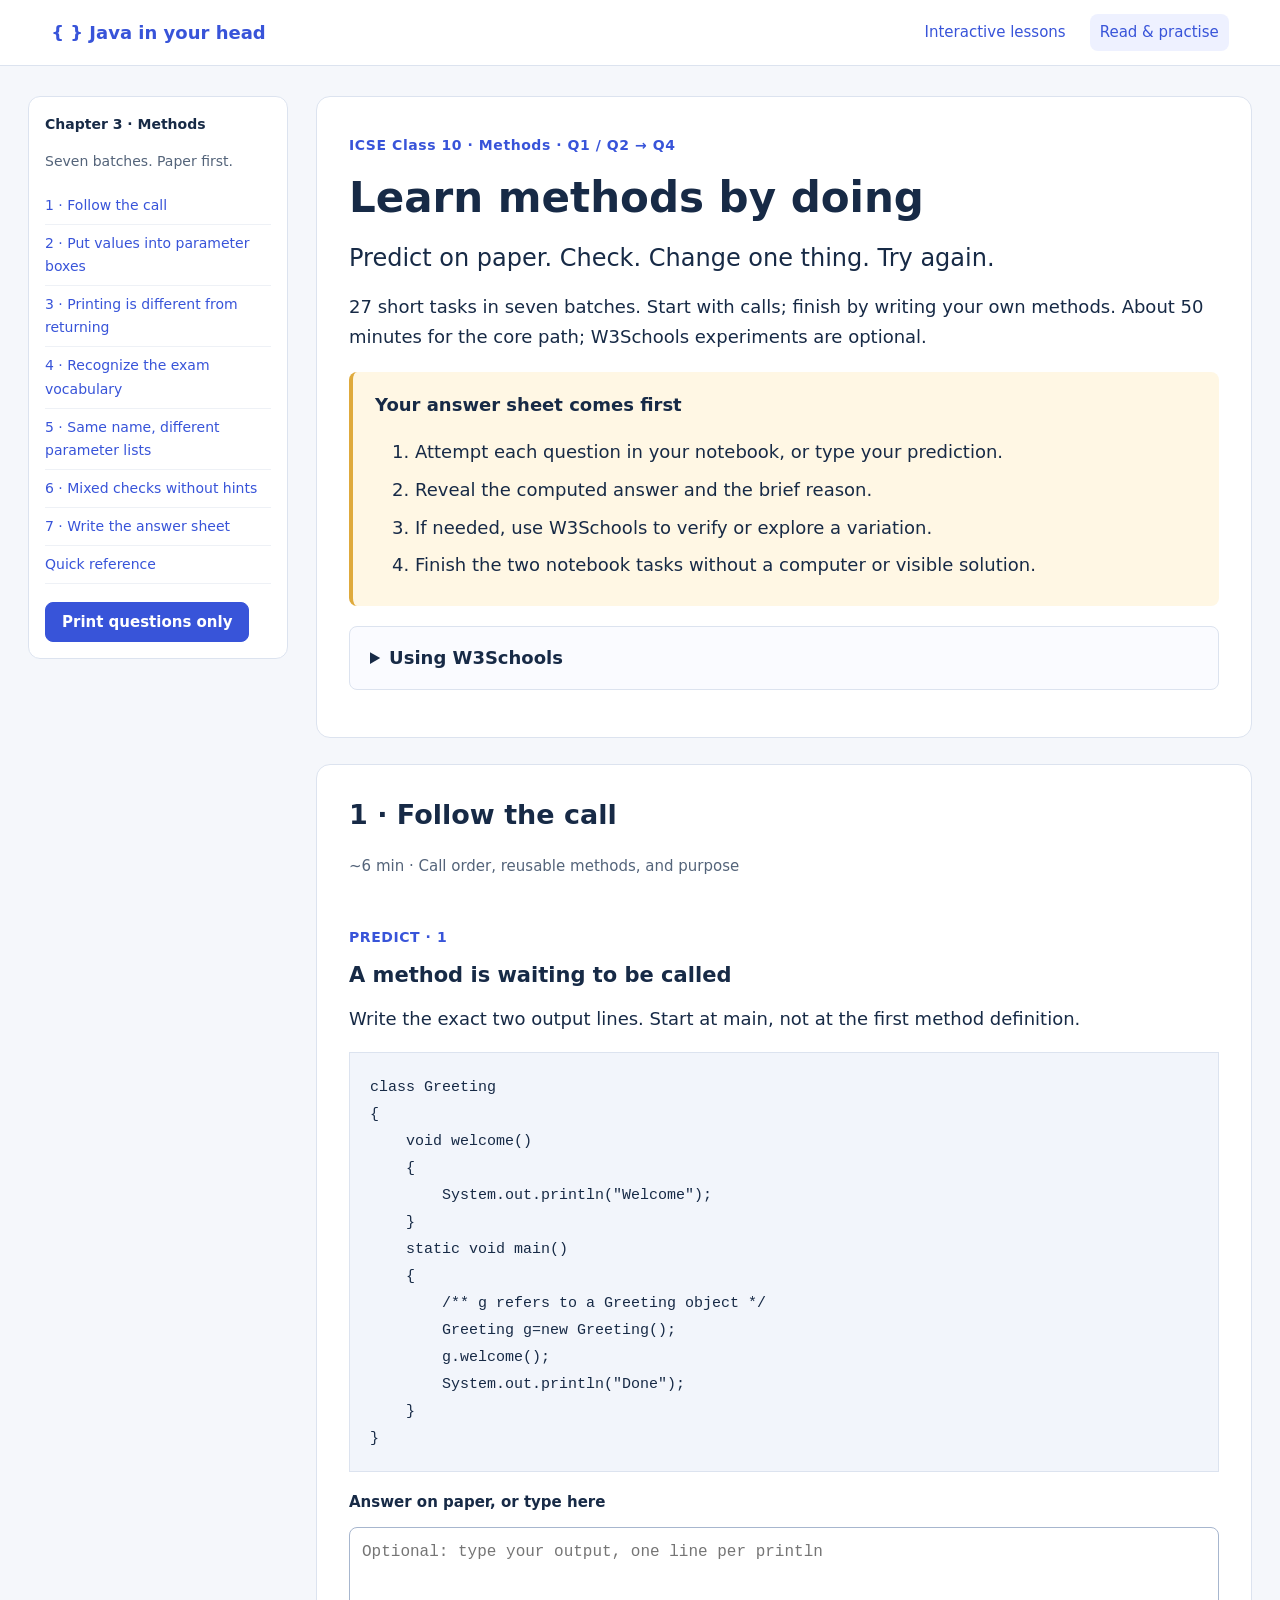
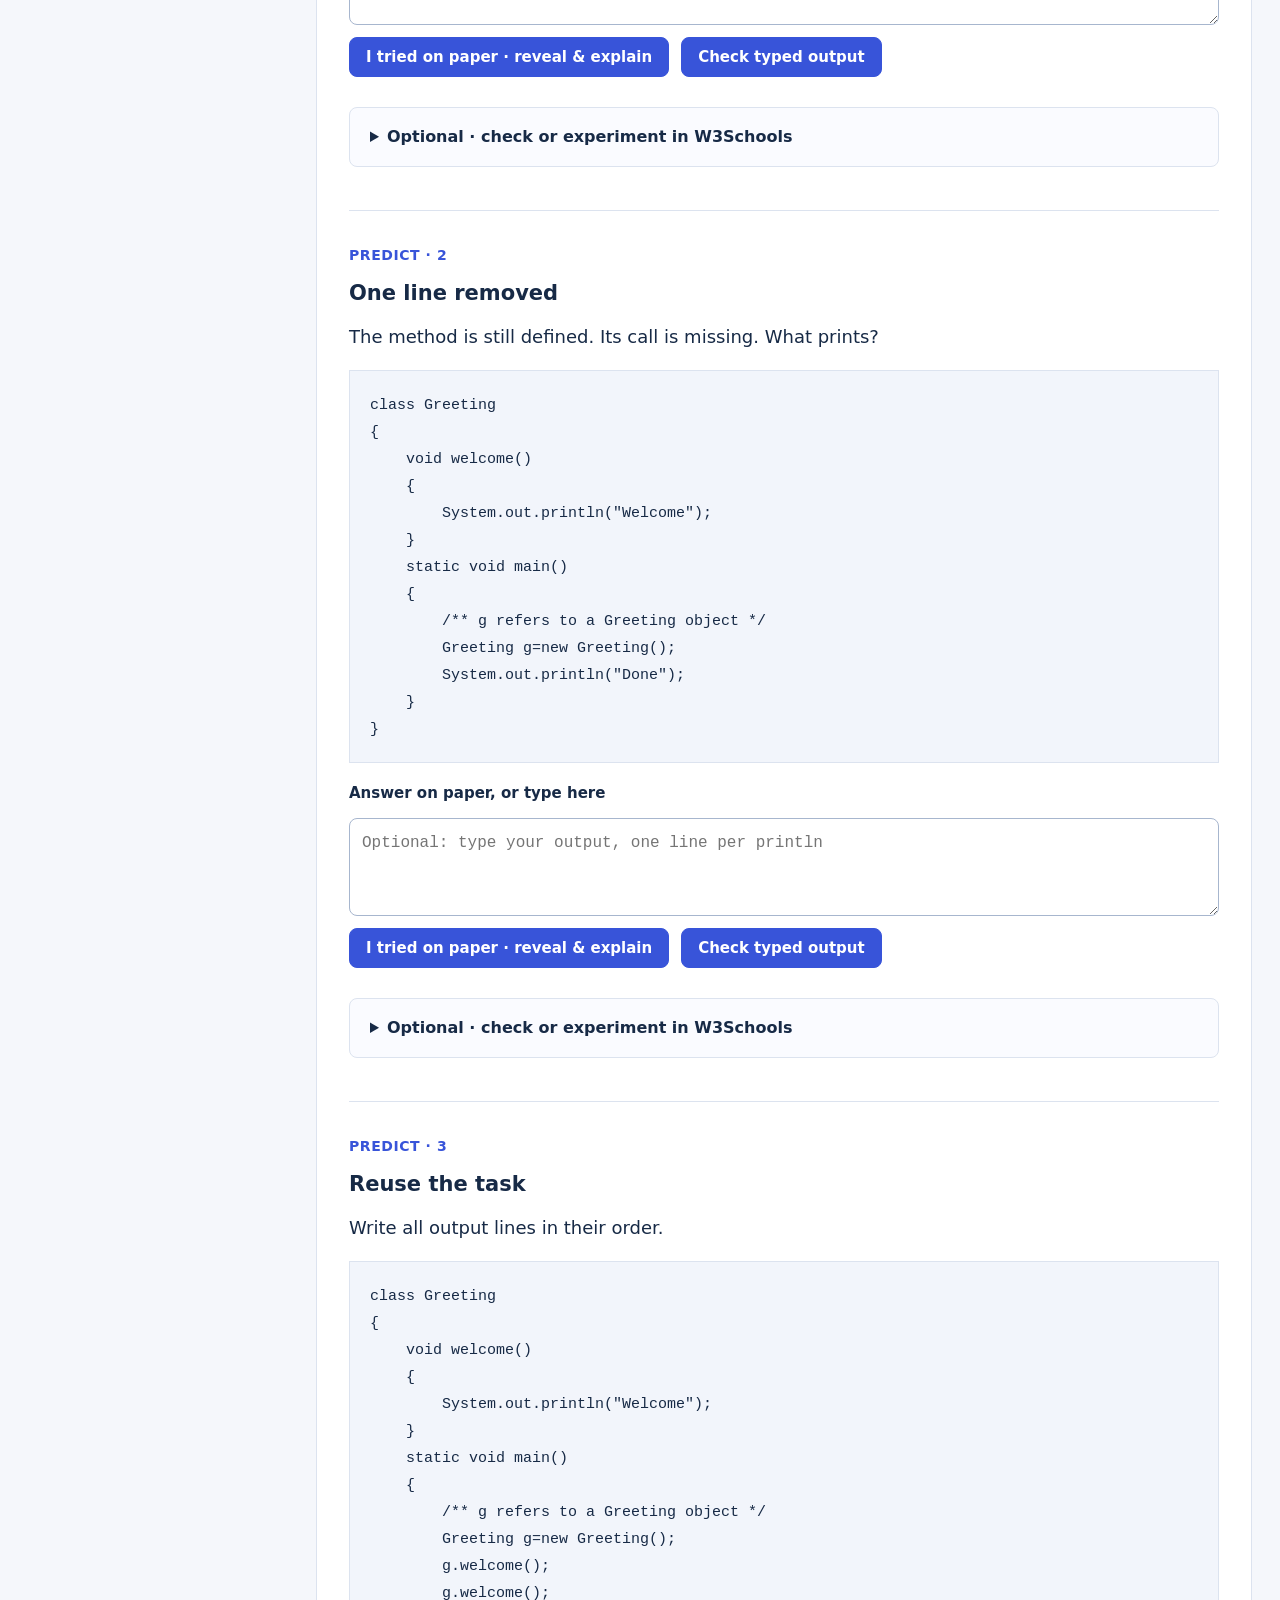
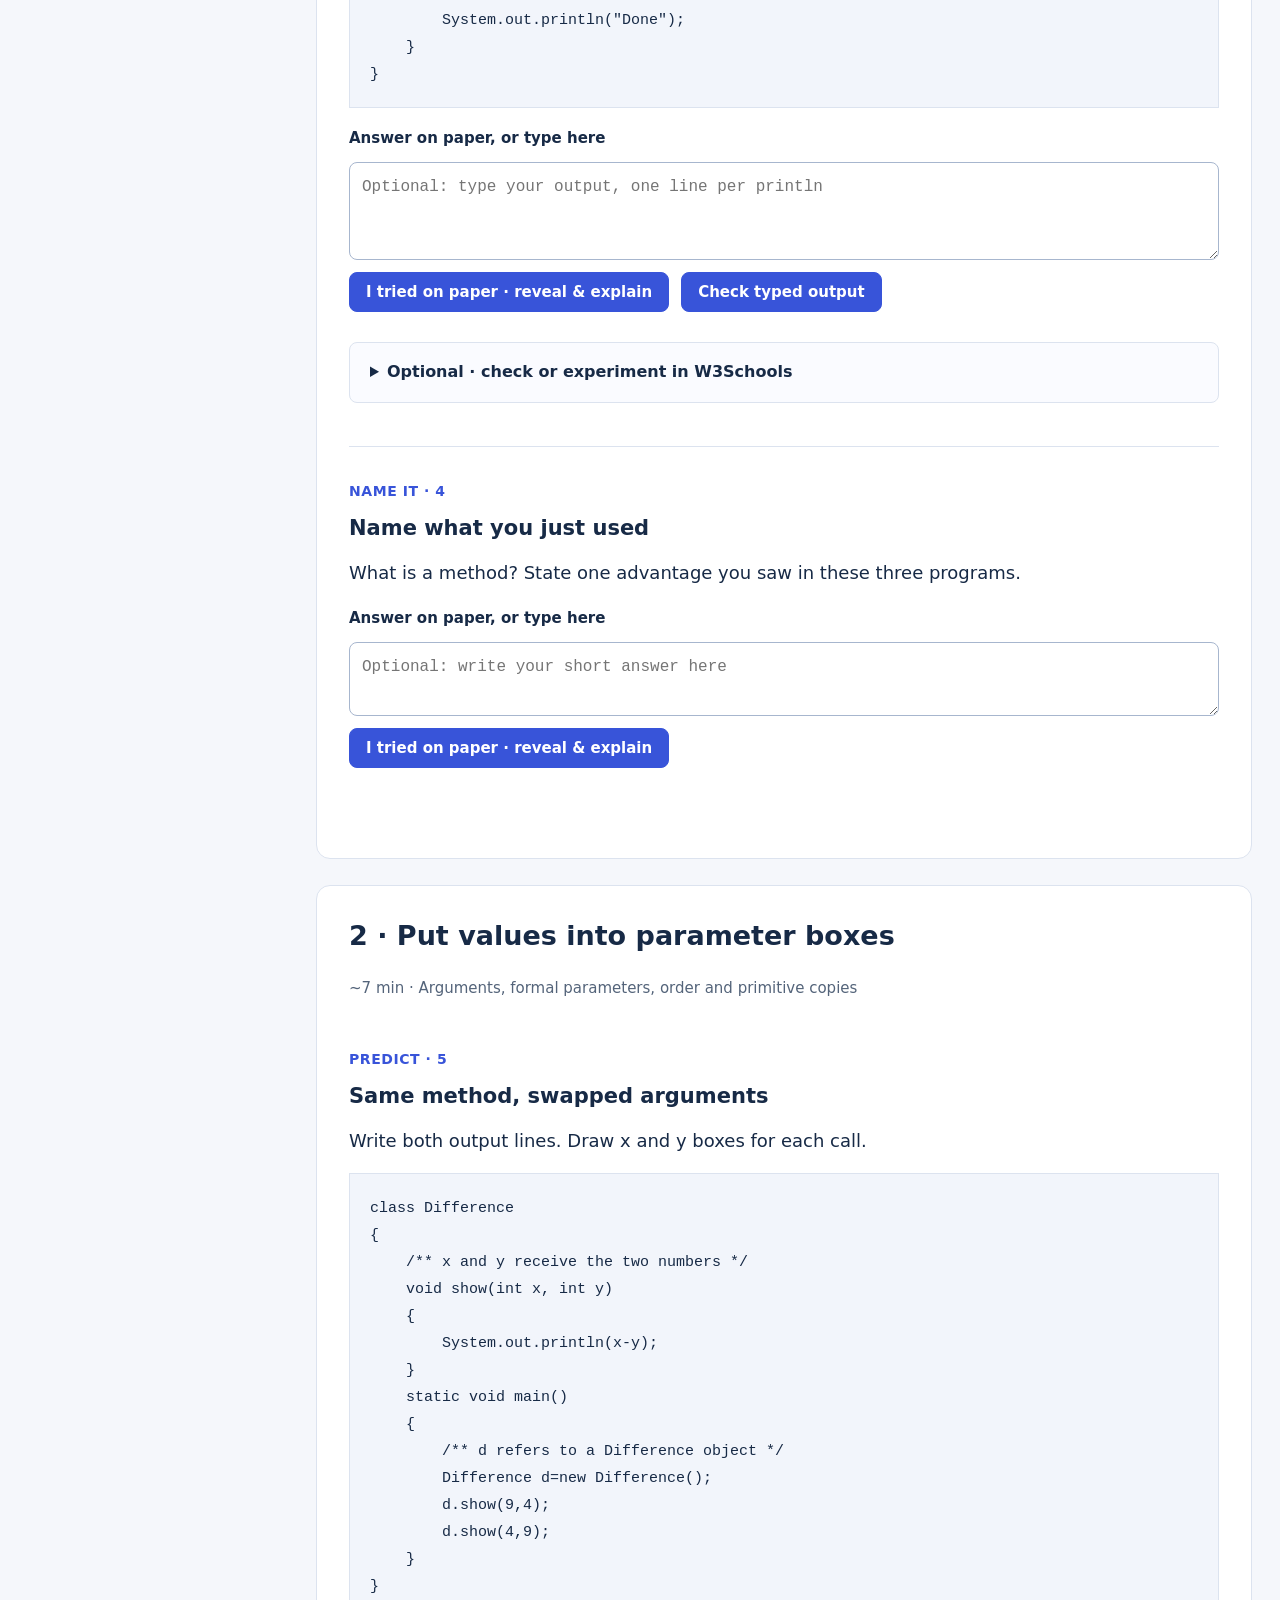
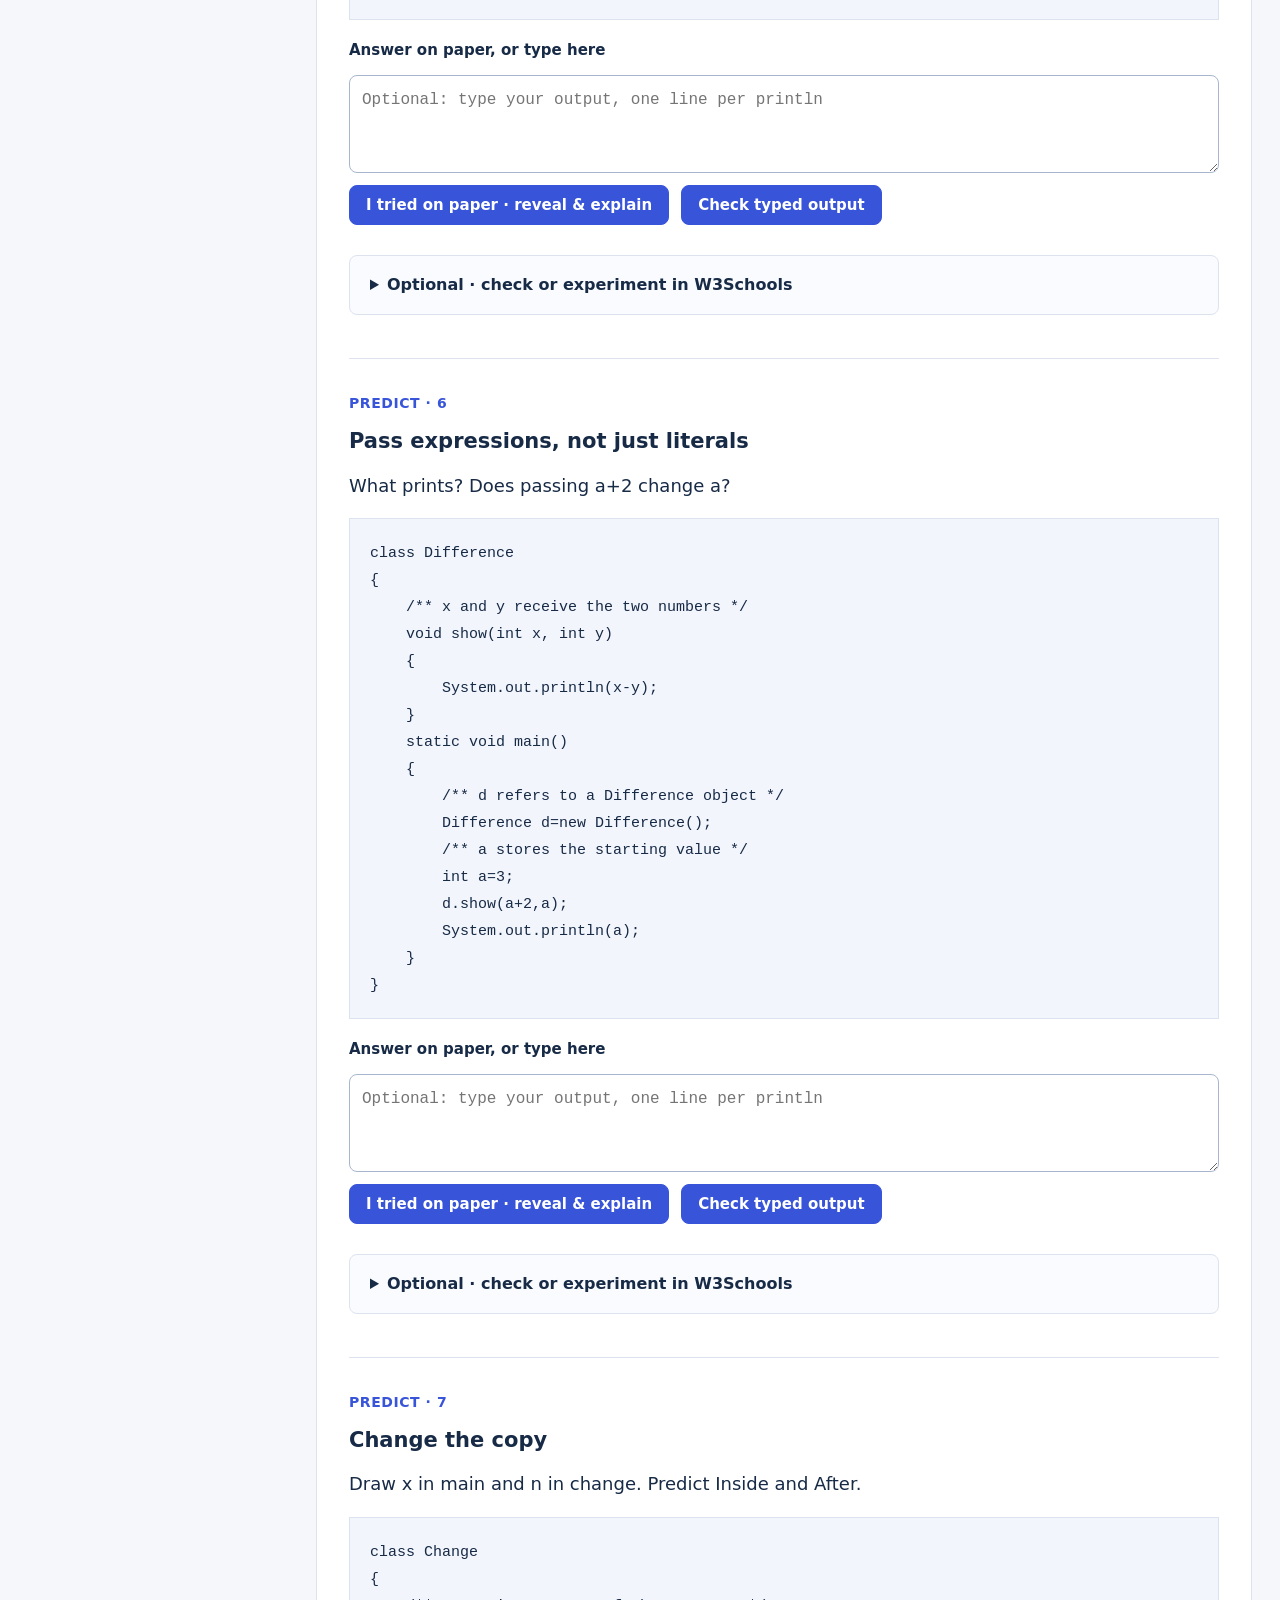
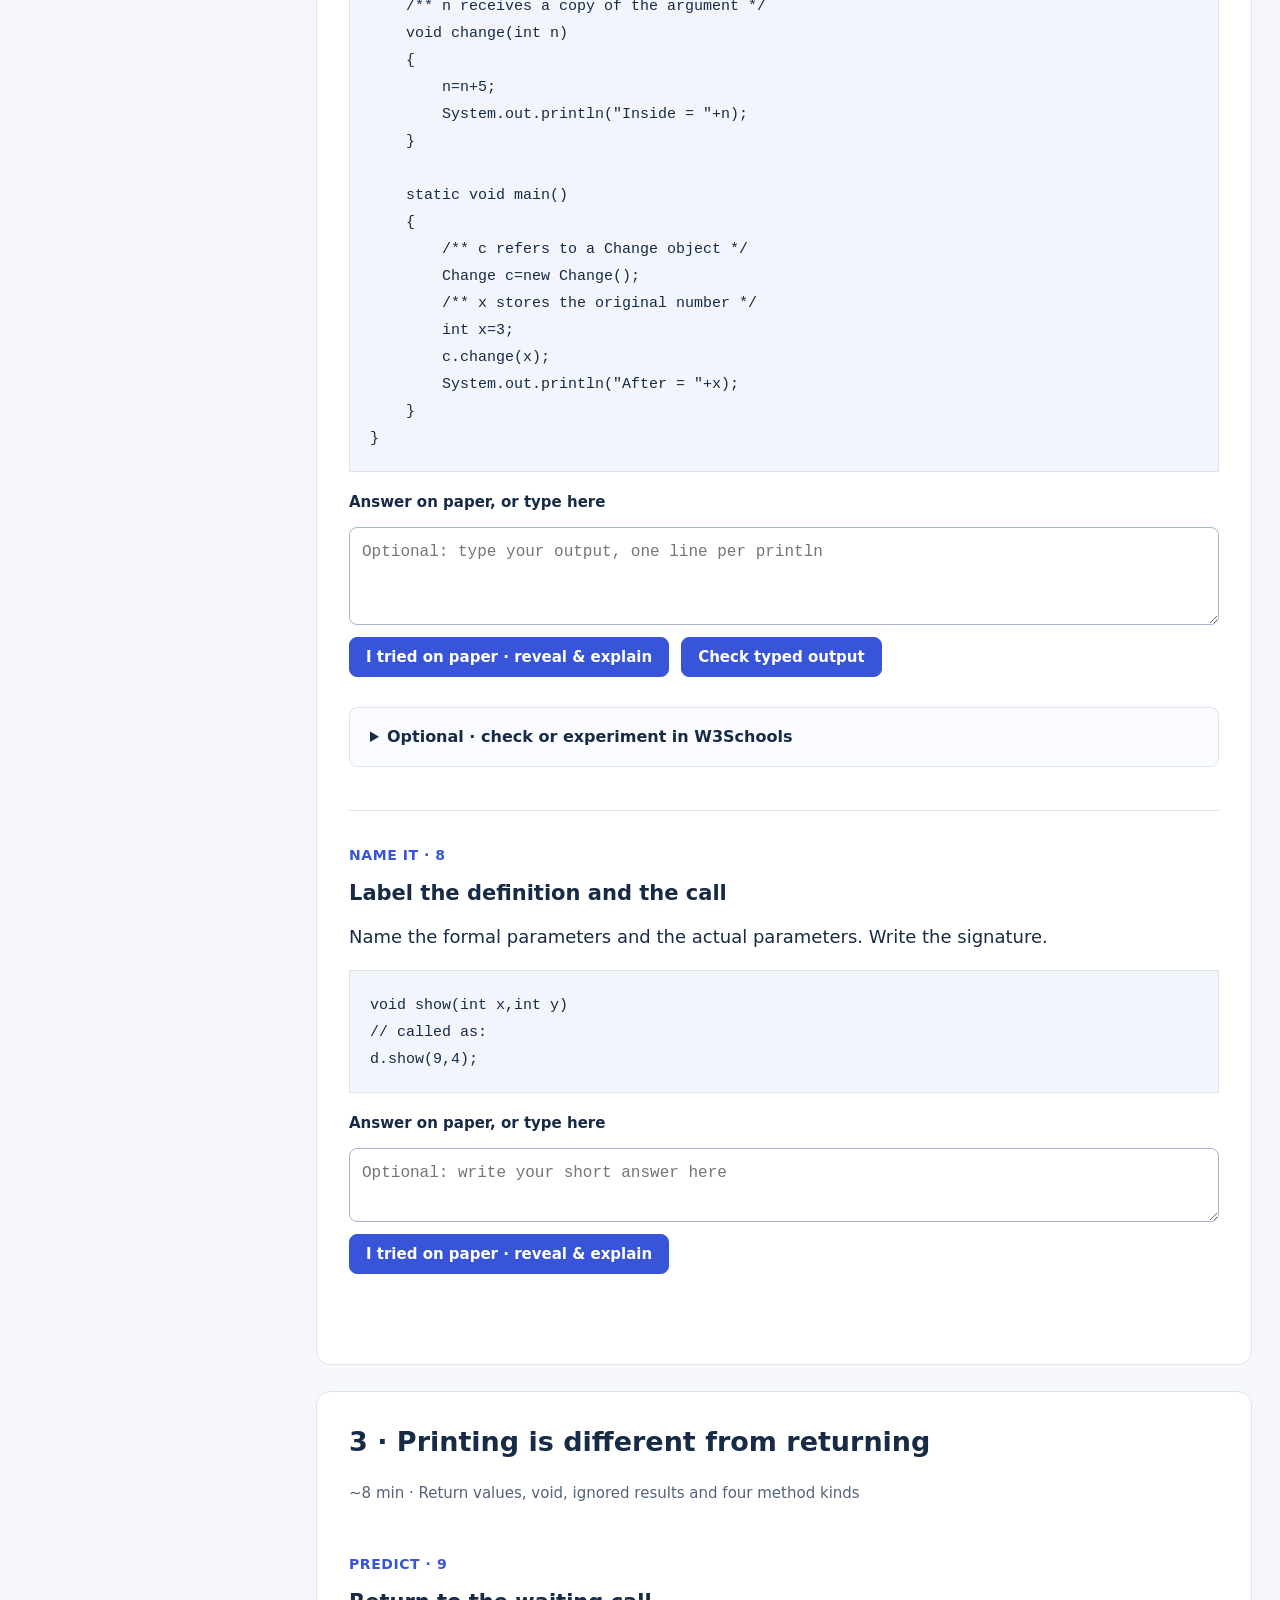
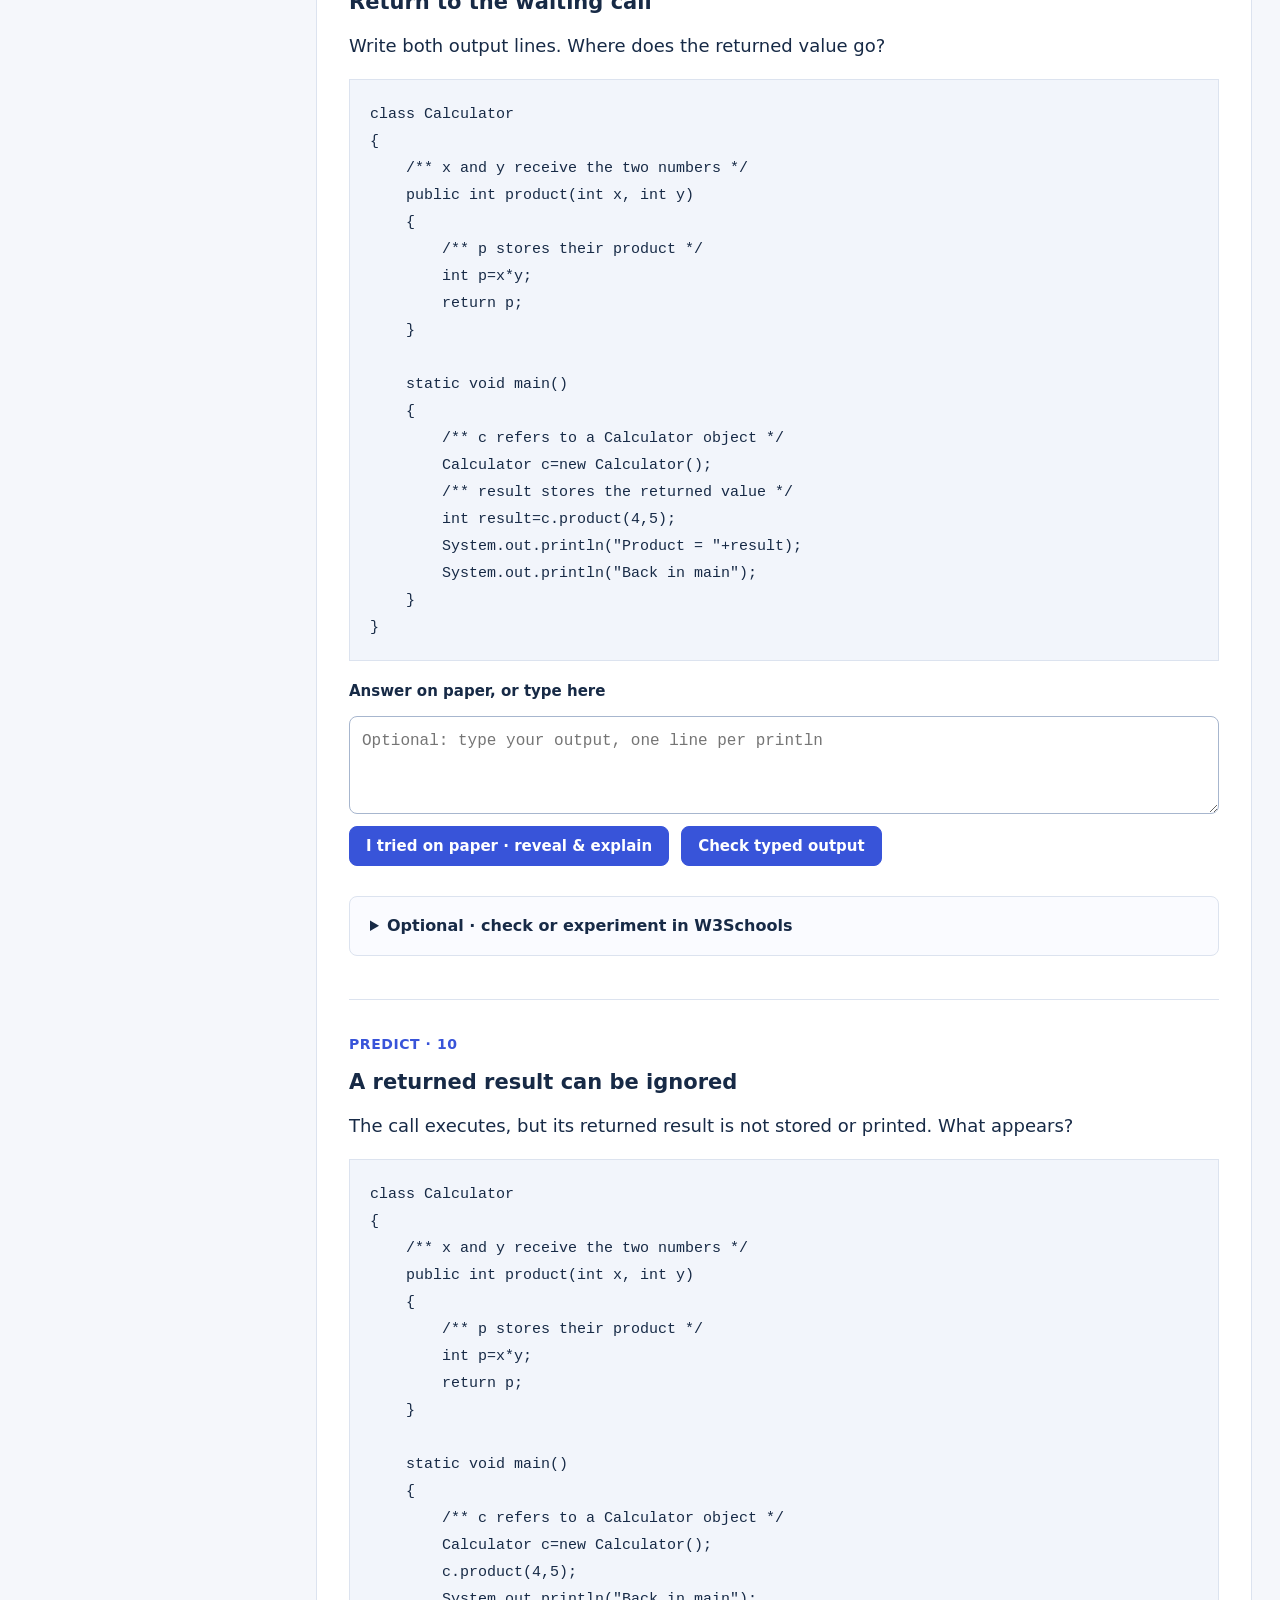
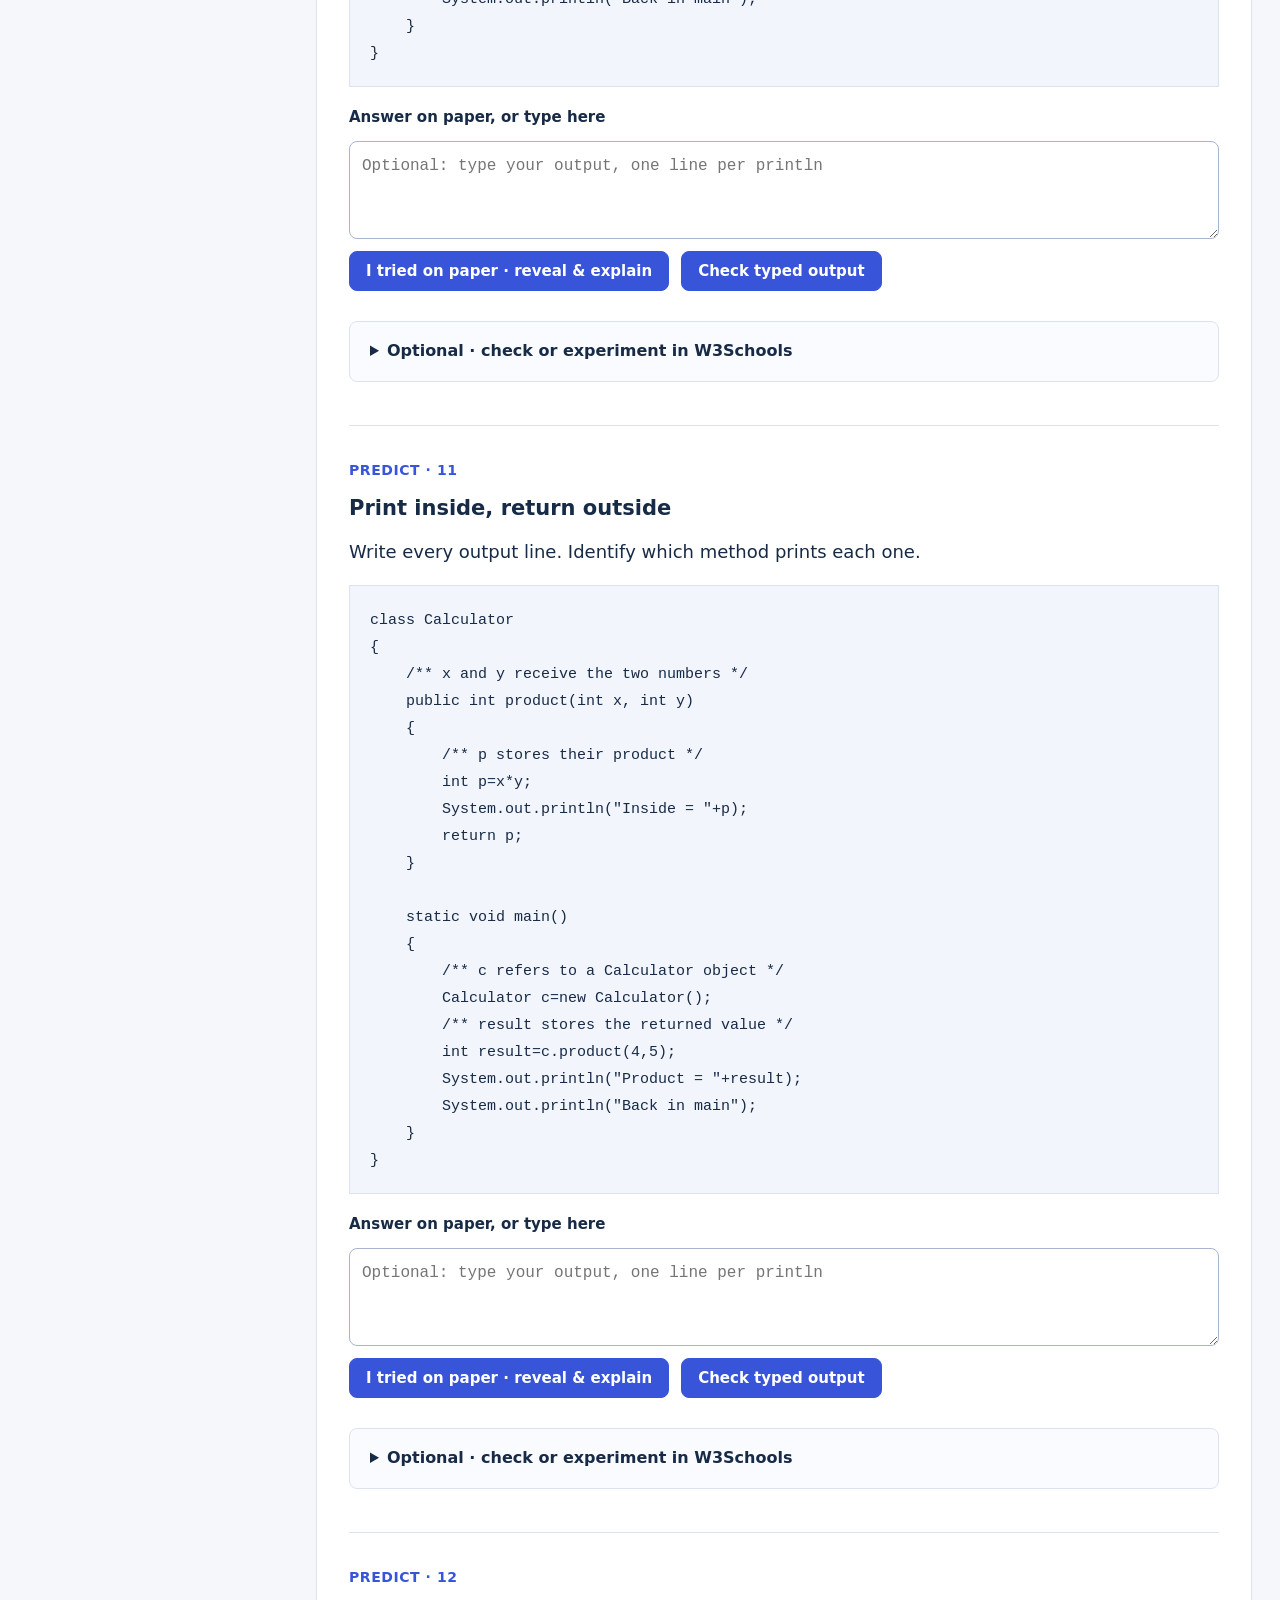
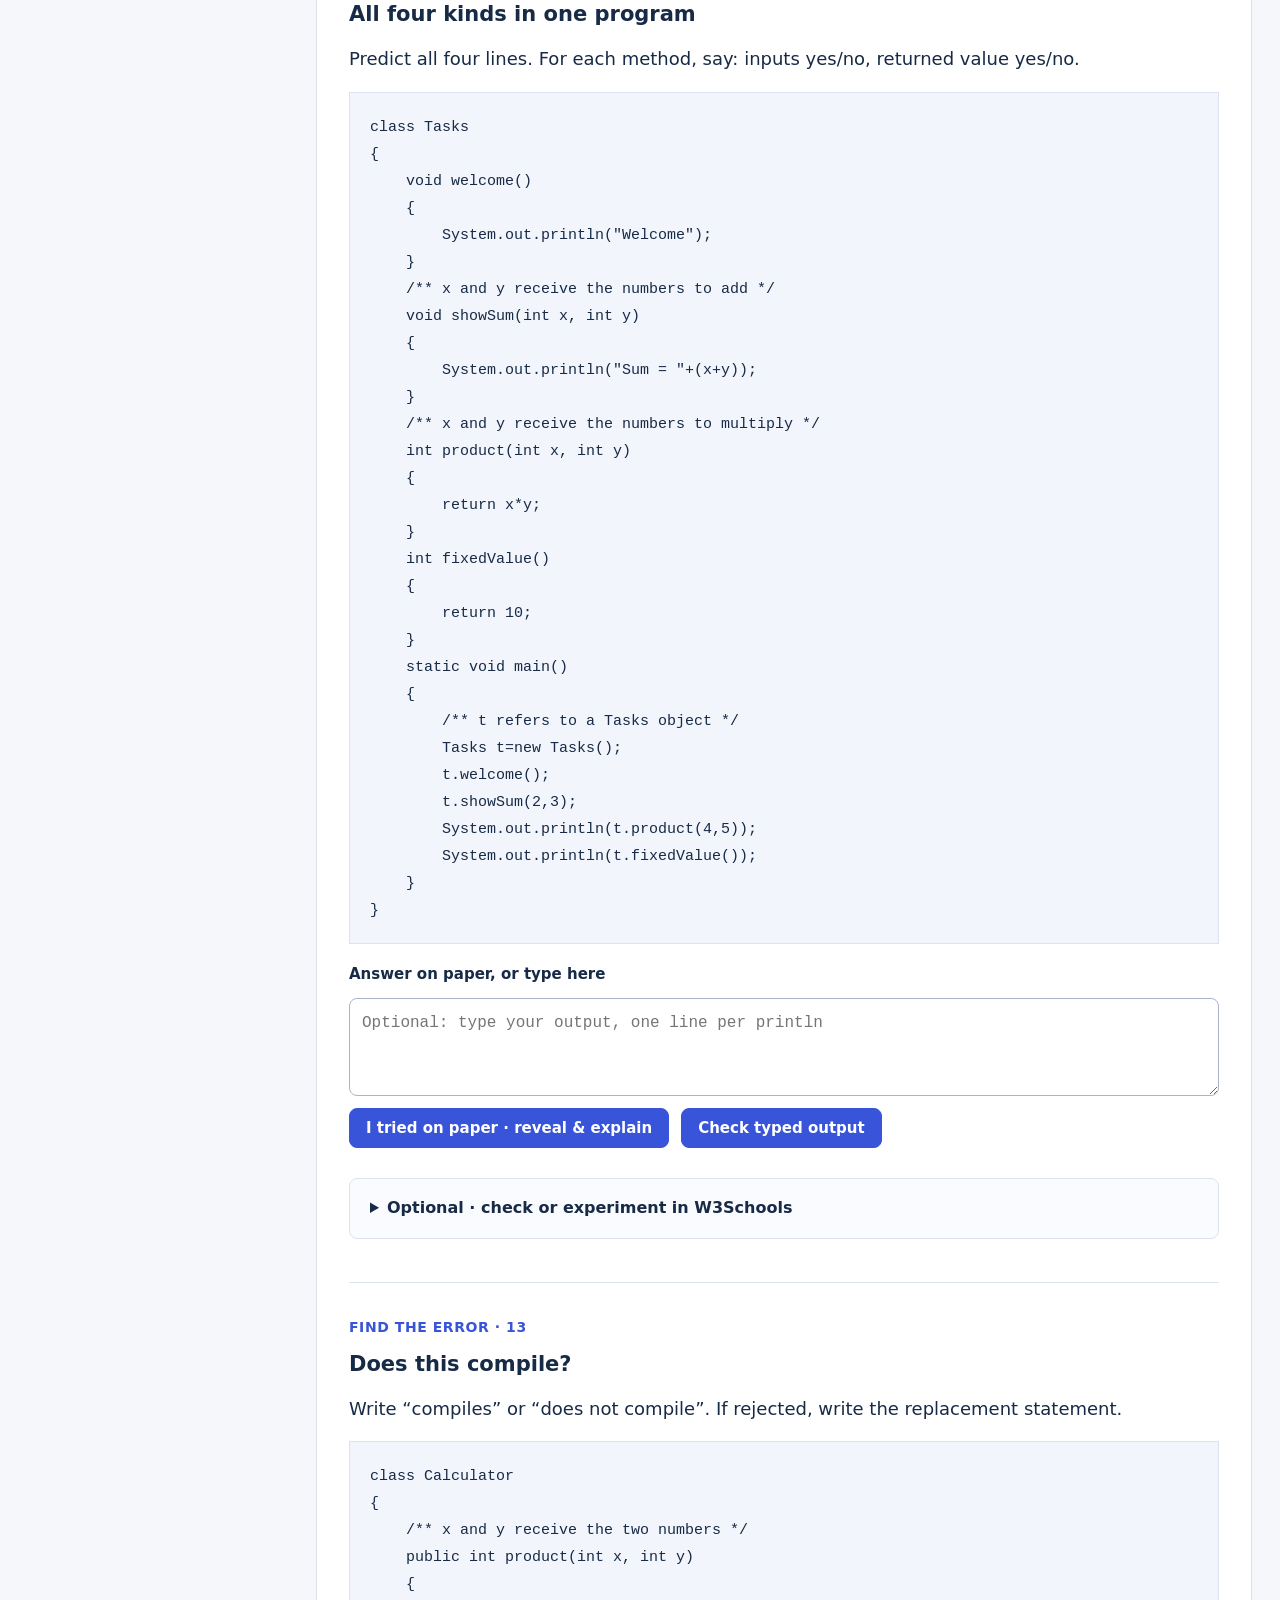
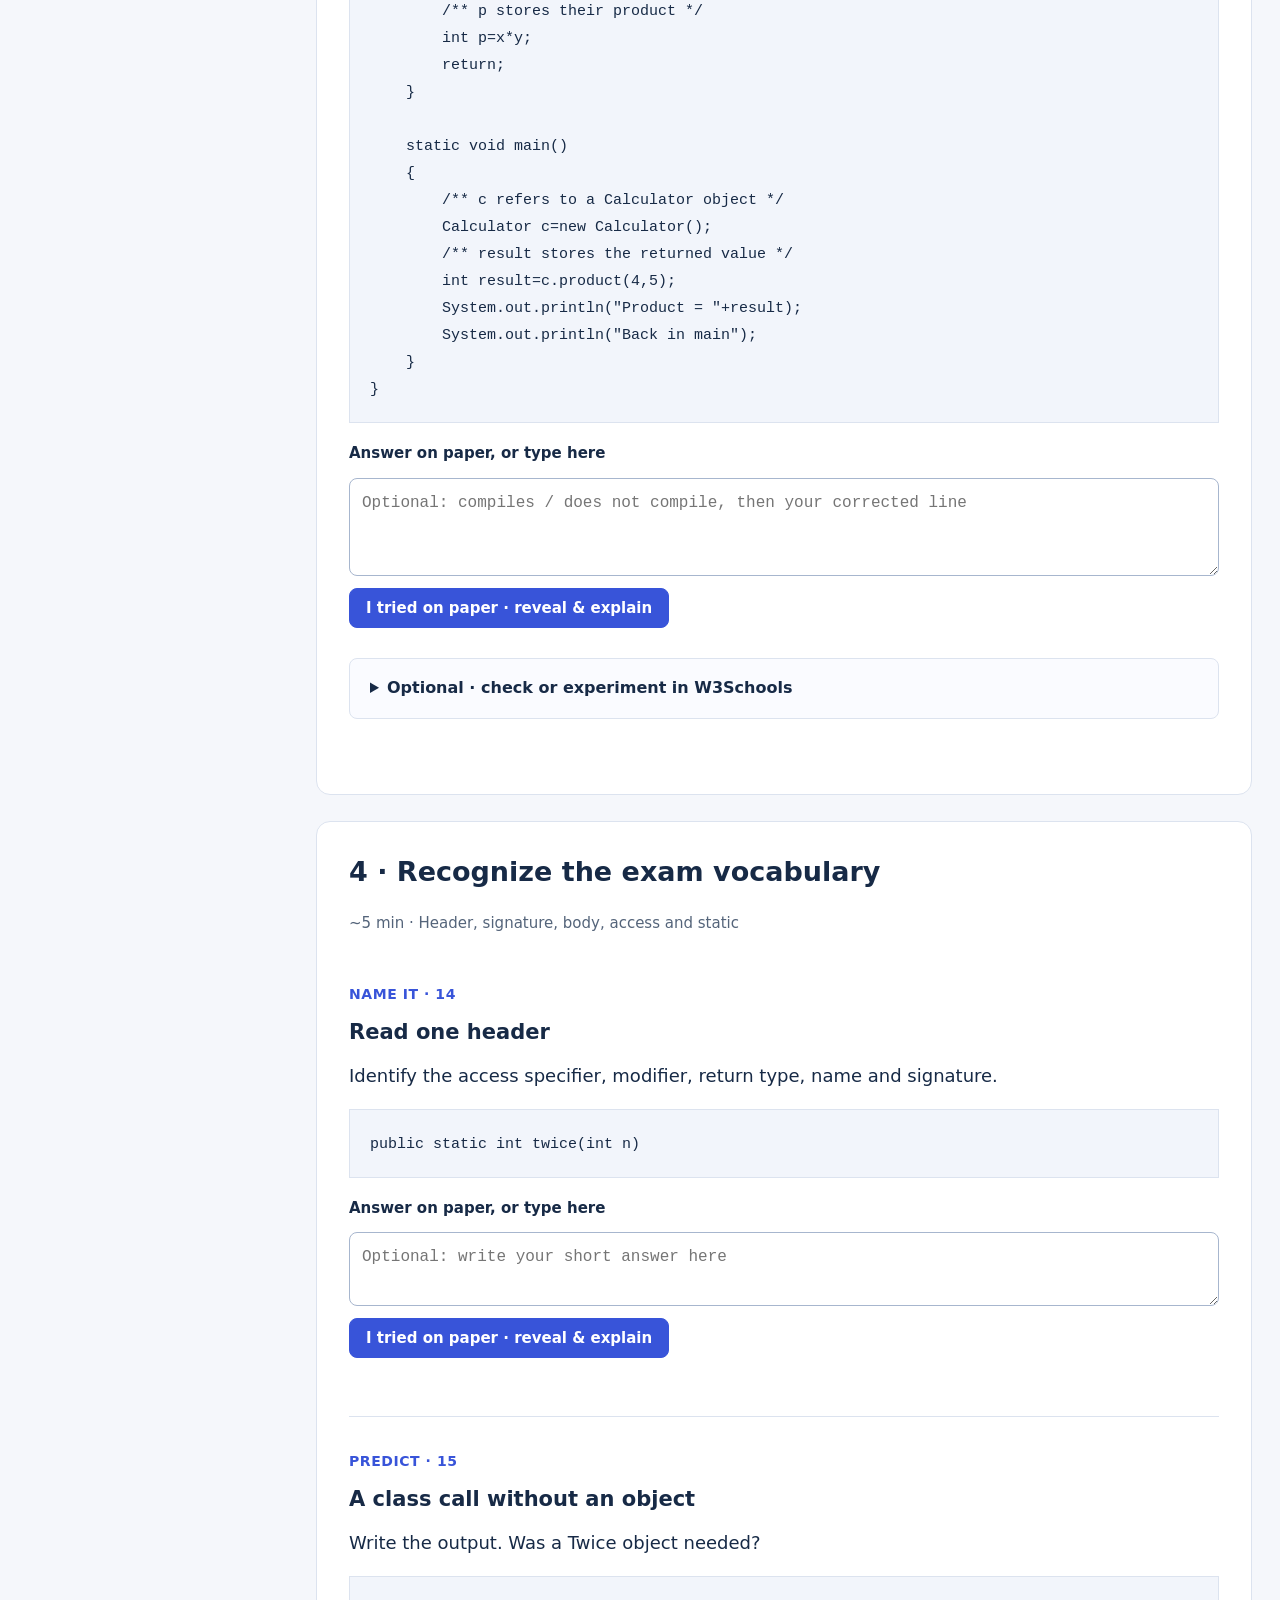
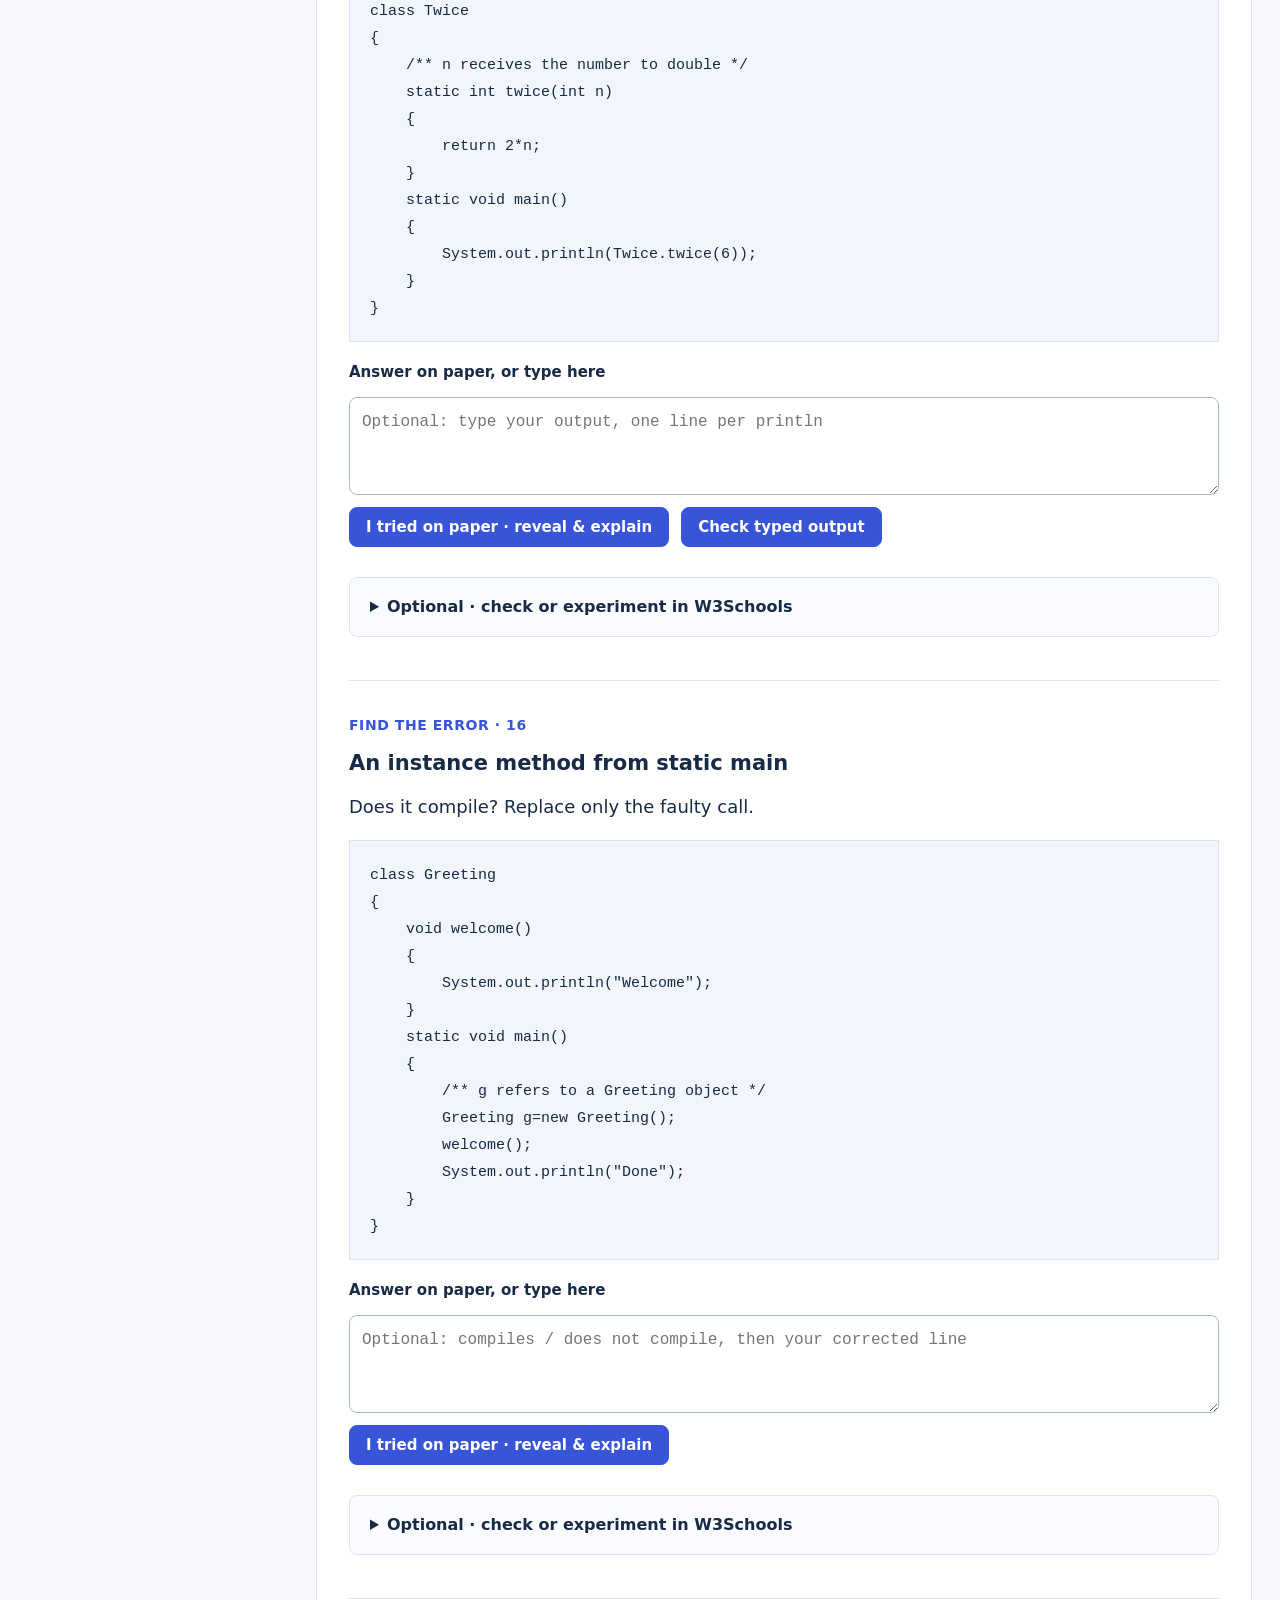
==== guides/methods-review.html @ 646ab639 "Make Methods guide practice-first with paper predictions and progressive exercises" ====
<!doctype html><html lang="en"><head>
<meta charset="utf-8"><meta name="viewport" content="width=device-width,initial-scale=1">
<title>User-defined Methods — Learn by doing</title><style>
:root{color-scheme:light;--ink:#172a46;--muted:#54647a;--accent:#3854d9;--line:#dce3ef}*{box-sizing:border-box}html{scroll-behavior:smooth;scroll-padding-top:80px}body{margin:0;color:var(--ink);background:#f5f7fb;font:18px/1.65 system-ui,sans-serif}a{color:var(--accent)}header{position:sticky;top:0;z-index:2;display:flex;justify-content:space-between;gap:20px;align-items:center;padding:14px 4%;background:white;border-bottom:1px solid var(--line)}header>a{text-decoration:none;font-weight:800}header nav{display:flex;gap:14px;font-size:15px}header nav a{padding:6px 10px;text-decoration:none}.active{background:#eef1ff;border-radius:8px}.layout{max-width:1440px;margin:auto;display:grid;grid-template-columns:260px minmax(0,1fr);gap:28px;padding:30px 28px}.contents{position:sticky;top:90px;max-height:calc(100vh - 110px);overflow:auto;font-size:14px;align-self:start;padding:16px;background:white;border:1px solid var(--line);border-radius:12px}.contents p{color:var(--muted)}.contents nav a{display:block;text-decoration:none;padding:7px 0;border-bottom:1px solid #eef1f6}.contents button{margin-top:18px}main{min-width:0}section{background:white;padding:32px;margin-bottom:26px;border:1px solid var(--line);border-radius:14px;scroll-margin-top:80px}h1{font-size:42px;line-height:1.15;margin:16px 0}h2{font-size:27px;line-height:1.3;margin-top:0}h3{font-size:21px;line-height:1.4}.eyebrow{color:var(--accent);font-size:14px;font-weight:750;letter-spacing:.04em}.lead{font-size:24px}.routine,section aside{padding:18px 22px;background:#fff7e4;border-left:4px solid #dfaa3c;border-radius:8px;margin:20px 0}.routine ol{margin-bottom:0}p{margin:14px 0}li{margin:8px 0}code{font-family:Consolas,'Liberation Mono',monospace;font-size:.91em;font-variant-ligatures:none;overflow-wrap:anywhere}p code,td code{background:#f0f3f9;padding:2px 4px;border-radius:4px}pre{background:#f2f5fb;border:1px solid var(--line);padding:20px;overflow:auto;line-height:1.5;tab-size:4}pre code{overflow-wrap:normal;font-size:15px;white-space:pre}table{border-collapse:collapse;width:100%;font-size:16px;display:block;overflow:auto}th,td{border:1px solid var(--line);text-align:left;padding:12px;vertical-align:top}th{background:#edf1fa}details{padding:16px 20px;border:1px solid var(--line);border-radius:8px;margin:15px 0;background:#fafbff}summary{cursor:pointer;font-weight:700}button,.editor{display:inline-block;padding:10px 16px;border:1px solid var(--accent);border-radius:8px;background:var(--accent);color:white;font:600 15px system-ui;cursor:pointer;text-decoration:none}.actions{display:flex;gap:12px;flex-wrap:wrap;align-items:center}.status{font-size:14px;color:var(--muted)}.example{border-top:2px solid #e6ebf5;margin-top:26px;padding-top:10px}.output pre{background:#edf8ef}.try{background:#edf3ff;border-left:4px solid var(--accent);padding:16px 20px}.version{font-size:14px;color:var(--muted)}footer{padding:20px;font-size:16px}@media(max-width:900px){.layout{display:block;padding:16px}.contents{position:static;max-height:none;margin-bottom:20px}.contents nav{columns:2}section{padding:22px}header{position:static;flex-wrap:wrap}h1{font-size:34px}}@media(max-width:500px){.contents nav{columns:1}body{font-size:17px}section{padding:18px}pre{padding:12px}}@media print{header,.contents,.actions,.status,button,.editor{display:none}.layout{display:block;padding:0}body{font-size:11pt;background:white}section{border:0;padding:10px 0;margin:0}h1{font-size:25pt}h2{font-size:18pt}pre{white-space:pre-wrap;overflow:visible;break-inside:avoid}pre code{white-space:pre-wrap;font-size:9pt}details{display:block}table{display:table;font-size:10pt}h2,h3{break-after:avoid}a{color:inherit}footer{font-size:10pt}}

.exercise{padding:28px 0;border-top:1px solid var(--line)}.exercise:first-of-type{border-top:0}.exercise h3{margin:10px 0}.batch-meta{color:var(--muted);font-size:15px}.attempt-controls{margin:18px 0;display:grid;gap:12px}.answer-label{font-size:15px;font-weight:650}.attempt-controls textarea{width:100%;padding:12px;border:1px solid #a7b6ce;border-radius:8px;font:16px/1.5 Consolas,monospace;background:white;color:var(--ink)}.answer-reveal{margin:20px 0;padding:20px;background:#f0f7f2;border-left:4px solid #438558;border-radius:8px}.answer-reveal[hidden]{display:none}.answer-reveal h4{margin:0 0 12px;font-size:17px}.rule{font-weight:650}.variation{padding-top:12px;border-top:1px solid #ccdcd0}.retry{font-size:15px}.feedback{font-size:15px}.checklist{display:grid;gap:12px;margin-top:20px}.checklist label{display:block}.checklist input{width:18px;height:18px;vertical-align:middle}.verify{font-size:16px}.hint{font-size:16px}.reference{margin-top:30px}@media print{.attempt-controls,.answer-reveal,.verify,.hint,.reference,.batch-meta,.hero details{display:none!important}.exercise{break-inside:auto}.exercise h3{break-after:avoid}pre{break-inside:auto}.hero .routine{display:none}.exercise:after{content:"Answer: __________________________________________________________";display:block;margin:18px 0 24px}.exercise textarea{display:none}.layout aside{display:none}}

</style>

</head><body>
<header><a href="../index.html#/">{ } Java in your head</a><nav><a href="../index.html#/">Interactive lessons</a><a class="active" href="methods.html" aria-current="page">Read & practise</a></nav></header>
<div class="layout"><aside class="contents"><strong>Chapter 3 · Methods</strong><p>Seven batches. Paper first.</p><nav id="contents" aria-label="Chapter contents"></nav><button type="button" id="print">Print questions only</button></aside><main>
<section class="hero"><span class="eyebrow">ICSE Class 10 · Methods · Q1 / Q2 → Q4</span><h1>Learn methods by doing</h1><p class="lead">Predict on paper. Check. Change one thing. Try again.</p><p>27 short tasks in seven batches. Start with calls; finish by writing your own methods. About 50 minutes for the core path; W3Schools experiments are optional.</p><div class="routine"><strong>Your answer sheet comes first</strong><ol><li>Attempt each question in your notebook, or type your prediction.</li><li>Reveal the computed answer and the brief reason.</li><li>If needed, use W3Schools to verify or explore a variation.</li><li>Finish the two notebook tasks without a computer or visible solution.</li></ol></div><details><summary>Using W3Schools</summary><p>Open the optional check under an exercise, copy the runnable code, replace all code in W3Schools, and Run. The displayed exercise uses school / BlueJ structure; the copied version adds a launcher for the web editor.</p></details></section><div id="sections"></div>
<footer><p>Practise on paper after running. Explain the output and reconstruct the program.</p><a href="#">Back to top ↑</a> · <a href="../index.html#/">Return to interactive lessons</a></footer></main></div><noscript>Enable JavaScript to display the guide and calculate example outputs.</noscript>
<script>
/* Shared namespace + content registry. Content files call JP.content.add({...stage}). */
(function () {
  var JP = (globalThis.JP = globalThis.JP || {});
  JP.ui = JP.ui || {};
  JP.pages = JP.pages || {};

  var stages = [];
  JP.content = {
    add: function (stage) {
      stage.cards.forEach(function (c, i) { if (!c.id) c.id = stage.id + '-' + (i + 1); });
      stages.push(stage);
      stages.sort(function (a, b) {
        var am = parseInt((a.milestone || 'M1').slice(1), 10);
        var bm = parseInt((b.milestone || 'M1').slice(1), 10);
        return am === bm ? a.n - b.n : am - bm;
      });
    },
    list: function () { return stages; },
    get: function (id) { return stages.filter(function (s) { return s.id === id; })[0]; },

    // Every runnable program inside a card (used by tests and by the cards themselves).
    programsOf: function (card) {
      var out = [];
      switch (card.type) {
        case 'watch':
        case 'explore':
        case 'predict':
        case 'trace':
          out.push({ src: card.code, input: card.input });
          break;
        case 'mcq':
          if (card.code && card.answer === 'output') out.push({ src: card.code, input: card.input });
          break;
        case 'bug':
          out.push({ src: card.code, input: card.input, expectCompileError: !card.line, jdk: false });
          if (card.fixed) out.push({ src: card.fixed, input: card.input });
          break;
        case 'reorder':
          out.push({ src: card.lines.join('\n'), input: card.input });
          break;
        case 'fill':
          out.push({ src: JP.content.fillSolution(card.code), input: card.input });
          break;
        case 'paper':
          out.push({ src: card.solution, input: card.input });
          break;
        case 'quiz':
          card.items.forEach(function (it) { out = out.concat(JP.content.programsOf(it)); });
          break;
      }
      return out;
    },
    exprsOf: function (card) {
      if (card.type === 'reduce') return [{ expr: card.expr, vars: card.vars }];
      if (card.type === 'quiz') {
        var r = [];
        card.items.forEach(function (it) { r = r.concat(JP.content.exprsOf(it)); });
        return r;
      }
      return [];
    },
    // "x = [[5]];" -> "x = 5;"   ([[a|b]] lists accepted alternatives, the first is used)
    fillSolution: function (code) {
      return code.replace(/\[\[(.*?)\]\]/g, function (m, alts) { return alts.split('|')[0]; });
    }
  };
})();

</script>
<script>
/* Tiny DOM helper: h('div.card#x', {on:{click:fn}, title:'..'}, child, [children], 'text') */
(function () {
  var JP = globalThis.JP;

  function h(sel, attrs) {
    var m = sel.match(/^([a-z0-9]+)?((?:[.#][\w-]+)*)$/i);
    var el = document.createElement((m && m[1]) || 'div');
    if (m && m[2]) {
      m[2].replace(/([.#])([\w-]+)/g, function (_, k, v) {
        if (k === '.') el.classList.add(v); else el.id = v;
      });
    }
    var start = 1;
    if (attrs && typeof attrs === 'object' && !(attrs instanceof Node) && !Array.isArray(attrs)) {
      start = 2;
      for (var k in attrs) {
        var v = attrs[k];
        if (v === undefined || v === null || v === false) continue;
        if (k === 'on') for (var ev in v) el.addEventListener(ev, v[ev]);
        else if (k === 'html') el.innerHTML = v;
        else if (k === 'text') el.textContent = v;
        else if (k === 'class') el.className += ' ' + v;
        else if (k === 'style' && typeof v === 'object') Object.assign(el.style, v);
        else if (k in el && typeof v !== 'string') el[k] = v;
        else el.setAttribute(k, v === true ? '' : v);
      }
    }
    for (var i = start; i < arguments.length; i++) add(el, arguments[i]);
    return el;
  }
  function add(el, c) {
    if (c === null || c === undefined || c === false) return;
    if (Array.isArray(c)) { c.forEach(function (x) { add(el, x); }); return; }
    el.appendChild(c instanceof Node ? c : document.createTextNode(String(c)));
  }
  function clear(el) { while (el.firstChild) el.removeChild(el.firstChild); return el; }
  function esc(s) {
    return String(s).replace(/[&<>"]/g, function (c) { return { '&': '&amp;', '<': '&lt;', '>': '&gt;', '"': '&quot;' }[c]; });
  }

  // Java-ish syntax colouring for display (returns HTML for one line)
  var KW = /\b(int|long|double|float|char|boolean|byte|short|void|if|else|while|do|for|switch|case|default|break|continue|return|class|public|private|static|new|true|false|null|import)\b/g;
  function highlight(line) {
    var out = '';
    // split into strings/chars/comments vs code
    var re = /("(?:[^"\\]|\\.)*"?|'(?:[^'\\]|\\.)*'?|\/\/.*$|\/\*.*?(?:\*\/|$))/g, m, last = 0;
    while ((m = re.exec(line))) {
      out += code(line.slice(last, m.index));
      var t = m[0];
      var cls = t[0] === '/' ? 'tk-com' : t[0] === "'" ? 'tk-chr' : 'tk-str';
      out += '<span class="' + cls + '">' + esc(t) + '</span>';
      last = m.index + t.length;
    }
    out += code(line.slice(last));
    return out;
    function code(s) {
      return esc(s)
        .replace(KW, '<span class="tk-kw">$1</span>')
        .replace(/\b(\d+(?:\.\d+)?[LlFfDd]?)\b/g, '<span class="tk-num">$1</span>')
        .replace(/\b(String|Scanner|Math|System|Character|Integer|Double)\b/g, '<span class="tk-cls">$1</span>');
    }
  }

  JP.dom = { h: h, clear: clear, esc: esc, highlight: highlight };
})();

</script>
<script>
/* Java value model: every runtime value is {t: type, v: jsValue}. */
(function () {
  var JP = (globalThis.JP = globalThis.JP || {});
  var E = (JP.engine = JP.engine || {});

  var NUMERIC = { byte: 1, short: 2, char: 2, int: 3, long: 4, float: 5, double: 6 };
  var INTEGRAL = { byte: 1, short: 1, char: 1, int: 1, long: 1 };

  function isNumeric(t) { return Object.prototype.hasOwnProperty.call(NUMERIC, t); }
  function isIntegral(t) { return Object.prototype.hasOwnProperty.call(INTEGRAL, t); }

  // Binary numeric promotion (JLS 5.6.2).
  function promote2(a, b) {
    if (a === 'double' || b === 'double') return 'double';
    if (a === 'float' || b === 'float') return 'float';
    if (a === 'long' || b === 'long') return 'long';
    return 'int';
  }
  function promote1(a) {
    return a === 'byte' || a === 'short' || a === 'char' ? 'int' : a;
  }

  // Widening primitive conversion allowed without a cast?
  var WIDEN = {
    byte: ['short', 'int', 'long', 'float', 'double'],
    short: ['int', 'long', 'float', 'double'],
    char: ['int', 'long', 'float', 'double'],
    int: ['long', 'float', 'double'],
    long: ['float', 'double'],
    float: ['double'],
    double: []
  };
  function canWiden(from, to) {
    return from === to || (WIDEN[from] || []).indexOf(to) >= 0;
  }

  function toInt32(x) { return x | 0; }

  function dToIntegral(x, lo, hi) {
    if (isNaN(x)) return 0;
    if (x >= hi) return hi;
    if (x <= lo) return lo;
    return Math.trunc(x);
  }

  // Convert a raw JS number of type `from` into type `to` (cast semantics).
  function convert(v, from, to) {
    if (from === to) return v;
    var x = v;
    if (from === 'double' || from === 'float') {
      if (to === 'double') return x;
      if (to === 'float') return Math.fround(x);
      if (to === 'long') return dToIntegral(x, -9223372036854775808, 9223372036854775807);
      x = dToIntegral(x, -2147483648, 2147483647);
      from = 'int';
    }
    switch (to) {
      case 'double': return x;
      case 'float': return Math.fround(x);
      case 'long': return Math.trunc(x);
      case 'int': return toInt32(x);
      case 'char': return toInt32(x) & 0xffff;
      case 'short': return (toInt32(x) << 16) >> 16;
      case 'byte': return (toInt32(x) << 24) >> 24;
    }
    return x;
  }

  // Java's Double.toString
  function fmtDouble(x) {
    if (isNaN(x)) return 'NaN';
    if (x === Infinity) return 'Infinity';
    if (x === -Infinity) return '-Infinity';
    if (x === 0) return Object.is(x, -0) ? '-0.0' : '0.0';
    var a = Math.abs(x);
    if (a >= 1e-3 && a < 1e7) {
      var s = String(x);
      if (s.indexOf('e') >= 0) s = x.toFixed(20).replace(/0+$/, '');
      if (s.indexOf('.') < 0) s += '.0';
      return s;
    }
    var ex = x.toExponential(); // e.g. "1.2345e+7"
    var parts = ex.split('e');
    var mant = parts[0];
    if (mant.indexOf('.') < 0) mant += '.0';
    return mant + 'E' + parseInt(parts[1], 10);
  }

  function fmtFloat(x) {
    if (!isFinite(x) || x === 0) return fmtDouble(x);
    var s = String(x);
    for (var p = 1; p <= 9; p++) {
      s = x.toPrecision(p);
      if (Math.fround(parseFloat(s)) === x) break;
    }
    return fmtDouble(parseFloat(s));
  }

  // How the value prints (System.out.print / string concatenation).
  function str(val) {
    if (val == null || val.v === null) return 'null';
    switch (val.t) {
      case 'double': return fmtDouble(val.v);
      case 'float': return fmtFloat(val.v);
      case 'char': return String.fromCharCode(val.v);
      case 'boolean': return val.v ? 'true' : 'false';
      case 'String': return val.v;
      default: return String(val.v);
    }
  }

  // How the value is written as Java source (used in memory boxes and reductions).
  function lit(val) {
    if (val == null) return '?';
    if (val.v === null) return 'null';
    if (val.v && val.v.objectId) return '→ object #' + val.v.objectId;
    switch (val.t) {
      case 'char': return "'" + escChar(String.fromCharCode(val.v)) + "'";
      case 'String': return '"' + val.v.replace(/\\/g, '\\\\').replace(/"/g, '\\"').replace(/\n/g, '\\n').replace(/\t/g, '\\t') + '"';
      case 'Scanner': return 'keyboard reader';
      default: return str(val);
    }
  }
  function escChar(c) {
    if (c === '\u0000') return '\\u0000';
    if (c === '\n') return '\\n';
    if (c === '\t') return '\\t';
    if (c === "'") return "\\'";
    if (c === '\\') return '\\\\';
    return c;
  }

  function V(t, v) { return { t: t, v: v }; }

  E.values = {
    isNumeric: isNumeric,
    isIntegral: isIntegral,
    promote2: promote2,
    promote1: promote1,
    canWiden: canWiden,
    convert: convert,
    fmtDouble: fmtDouble,
    fmtFloat: fmtFloat,
    str: str,
    lit: lit,
    V: V
  };
})();

</script>
<script>
/* Tokeniser for the Java subset used in ICSE Class 10. */
(function () {
  var JP = (globalThis.JP = globalThis.JP || {});
  var E = (JP.engine = JP.engine || {});

  function CompileError(msg, line) {
    this.message = msg;
    this.line = line;
  }
  E.CompileError = CompileError;

  var KEYWORDS = {};
  ('int long double float char boolean byte short void if else while do for switch case default ' +
    'break continue return class public private protected static new true false null import final')
    .split(' ')
    .forEach(function (k) { KEYWORDS[k] = true; });
  E.KEYWORDS = KEYWORDS;

  var OPS = ['>>>=', '<<=', '>>=', '>>>', '++', '--', '+=', '-=', '*=', '/=', '%=', '==', '!=', '<=', '>=',
    '&&', '||', '<<', '>>', '+', '-', '*', '/', '%', '=', '<', '>', '!', '?', ':', ';', ',', '.', '(', ')',
    '{', '}', '[', ']', '&', '|', '^', '~'];

  var ESC = { n: '\n', t: '\t', b: '\b', r: '\r', f: '\f', '0': '\0', "'": "'", '"': '"', '\\': '\\' };

  E.lex = function (src) {
    var toks = [];
    var i = 0, line = 1, n = src.length;

    function adv(k) {
      for (var j = 0; j < k; j++) {
        if (src[i] === '\n') line++;
        i++;
      }
    }

    function readEscape(qline) {
      // at backslash
      var c = src[i + 1];
      if (c === 'u') {
        var hex = src.substr(i + 2, 4);
        if (!/^[0-9a-fA-F]{4}$/.test(hex)) throw new CompileError('Bad \\u escape: it needs exactly 4 hex digits, like \\u0041.', qline);
        adv(6);
        return String.fromCharCode(parseInt(hex, 16));
      }
      if (ESC.hasOwnProperty(c)) { adv(2); return ESC[c]; }
      throw new CompileError('Unknown escape \\' + c + ' — Java knows \\n, \\t, \\\', \\", \\\\.', qline);
    }

    while (i < n) {
      var c = src[i];
      if (c === ' ' || c === '\t' || c === '\r' || c === '\n') { adv(1); continue; }
      if (c === '/' && src[i + 1] === '/') { while (i < n && src[i] !== '\n') adv(1); continue; }
      if (c === '/' && src[i + 1] === '*') {
        var cl = line;
        adv(2);
        while (i < n && !(src[i] === '*' && src[i + 1] === '/')) adv(1);
        if (i >= n) throw new CompileError('This comment /* ... is never closed with */', cl);
        adv(2);
        continue;
      }
      var start = i, sline = line;

      if (/[A-Za-z_$]/.test(c)) {
        while (i < n && /[A-Za-z0-9_$]/.test(src[i])) adv(1);
        var w = src.slice(start, i);
        toks.push({ k: KEYWORDS[w] ? 'kw' : 'id', v: w, line: sline, s: start, e: i });
        continue;
      }

      if (/[0-9]/.test(c) || (c === '.' && /[0-9]/.test(src[i + 1] || ''))) {
        var isFloat = false;
        while (i < n && /[0-9]/.test(src[i])) adv(1);
        if (src[i] === '.' && !/[A-Za-z_]/.test(src[i + 1] || '')) {
          isFloat = true;
          adv(1);
          while (i < n && /[0-9]/.test(src[i])) adv(1);
        }
        if (src[i] === 'e' || src[i] === 'E') {
          var save = i;
          adv(1);
          if (src[i] === '+' || src[i] === '-') adv(1);
          if (!/[0-9]/.test(src[i] || '')) { i = save; } else {
            isFloat = true;
            while (i < n && /[0-9]/.test(src[i])) adv(1);
          }
        }
        var text = src.slice(start, i);
        var t = isFloat ? 'double' : 'int';
        var suf = src[i];
        if (suf === 'L' || suf === 'l') { if (isFloat) throw new CompileError('A decimal number cannot end in L.', sline); t = 'long'; adv(1); }
        else if (suf === 'f' || suf === 'F') { t = 'float'; adv(1); }
        else if (suf === 'd' || suf === 'D') { t = 'double'; adv(1); }
        var val = parseFloat(text);
        if (t === 'int' && val > 2147483648) throw new CompileError('integer number too large: ' + text + ' (an int can hold at most 2147483647)', sline);
        if (t === 'float') val = Math.fround(val);
        if (/[A-Za-z_]/.test(src[i] || '')) throw new CompileError('A name cannot start with a digit: ' + src.slice(start, i + 1) + '…', sline);
        toks.push({ k: 'num', t: t, v: val, text: text, line: sline, s: start, e: i });
        continue;
      }

      if (c === "'") {
        adv(1);
        var ch;
        if (src[i] === "'") throw new CompileError("Empty character literal ''. A char must hold exactly one character, like 'A'.", sline);
        if (src[i] === '\\') ch = readEscape(sline);
        else if (src[i] === '\n' || i >= n) throw new CompileError("Character literal not closed — add the closing '.", sline);
        else { ch = src[i]; adv(1); }
        if (src[i] !== "'") {
          throw new CompileError("A char holds exactly ONE character between single quotes, like 'A'. For text with many characters use double quotes: \"…\" (a String).", sline);
        }
        adv(1);
        toks.push({ k: 'char', v: ch.charCodeAt(0), line: sline, s: start, e: i });
        continue;
      }

      if (c === '"') {
        adv(1);
        var s = '';
        while (true) {
          if (i >= n || src[i] === '\n') throw new CompileError('This text (String) is not closed — add the closing ".', sline);
          if (src[i] === '"') { adv(1); break; }
          if (src[i] === '\\') { s += readEscape(sline); continue; }
          s += src[i];
          adv(1);
        }
        toks.push({ k: 'str', v: s, line: sline, s: start, e: i });
        continue;
      }

      var op = null;
      for (var j = 0; j < OPS.length; j++) {
        if (src.substr(i, OPS[j].length) === OPS[j]) { op = OPS[j]; break; }
      }
      if (!op) {
        if (c === '“' || c === '”') throw new CompileError('Curly quotes “ ” are not allowed in Java. Use the straight quote ".', sline);
        throw new CompileError('Java does not understand the symbol ' + c, sline);
      }
      adv(op.length);
      toks.push({ k: 'op', v: op, line: sline, s: start, e: i });
    }
    toks.push({ k: 'eof', v: '<end>', line: line, s: n, e: n });
    return toks;
  };
})();

</script>
<script>
/* Recursive-descent parser for the ICSE Java subset. Produces an AST with line numbers and source offsets. */
(function () {
  var JP = (globalThis.JP = globalThis.JP || {});
  var E = (JP.engine = JP.engine || {});
  var CompileError = E.CompileError;

  var PRIMS = { int: 1, long: 1, double: 1, float: 1, char: 1, boolean: 1, byte: 1, short: 1 };
  E.PRIMS = PRIMS;

  var BIN_PREC = {
    '||': 1, '&&': 2,
    '==': 6, '!=': 6,
    '<': 7, '>': 7, '<=': 7, '>=': 7,
    '+': 9, '-': 9,
    '*': 10, '/': 10, '%': 10
  };
  E.BIN_PREC = BIN_PREC;
  var ASSIGN_OPS = { '=': 1, '+=': 1, '-=': 1, '*=': 1, '/=': 1, '%=': 1 };
  var UNSUPPORTED = {
    '&': 'Use && for "and" (the single & is not used in our syllabus).',
    '|': 'Use || for "or" (the single | is not used in our syllabus).',
    '^': 'The ^ operator is not "power" in Java. Use Math.pow(a, b).',
    '<<': 'Shift operators are not part of the syllabus.',
    '>>': 'Shift operators are not part of the syllabus.',
    '>>>': 'Shift operators are not part of the syllabus.',
    '~': 'The ~ operator is not part of the syllabus.',
    '[': 'Arrays are not covered in this part of the course.'
  };

  function Parser(src, toks) {
    this.src = src;
    this.toks = toks;
    this.p = 0;
  }
  var P = Parser.prototype;

  P.peek = function (o) { return this.toks[this.p + (o || 0)]; };
  P.next = function () { return this.toks[this.p++]; };
  P.prev = function () { return this.toks[this.p - 1]; };
  P.is = function (v, o) {
    var t = this.peek(o);
    return (t.k === 'op' || t.k === 'kw') && t.v === v;
  };
  P.accept = function (v) {
    if (this.is(v)) return this.next();
    return null;
  };
  P.fail = function (msg, tok) {
    throw new CompileError(msg, (tok || this.peek()).line);
  };
  P.expect = function (v, what) {
    if (this.is(v)) return this.next();
    var t = this.peek();
    if (v === ';') {
      var pl = this.prev() ? this.prev().line : t.line;
      throw new CompileError('Missing ; at the end of this line. Every Java statement ends with a semicolon.', pl);
    }
    if (t.k === 'op' && UNSUPPORTED[t.v]) this.fail(UNSUPPORTED[t.v]);
    this.fail('Expected ' + (what || "'" + v + "'") + ' but found ' + describe(t) + '.');
  };
  P.ident = function (what) {
    var t = this.peek();
    if (t.k === 'id') return this.next();
    if (t.k === 'kw') this.fail("'" + t.v + "' is a Java keyword, so it cannot be used as a " + (what || 'name') + '.');
    this.fail('Expected a ' + (what || 'name') + ' but found ' + describe(t) + '.');
  };

  function describe(t) {
    if (t.k === 'eof') return 'the end of the program (is a } missing?)';
    if (t.k === 'str') return 'the text "' + t.v + '"';
    if (t.k === 'char') return 'a character';
    if (t.k === 'num') return 'the number ' + t.text;
    return "'" + t.v + "'";
  }

  function node(kind, tok, extra) {
    var n = { kind: kind, line: tok.line, s: tok.s, e: tok.e };
    for (var k in extra) n[k] = extra[k];
    return n;
  }
  P.end = function (n) {
    n.e = this.prev().e;
    return n;
  };

  // ---------- program ----------
  P.parseProgram = function () {
    while (this.is('import')) {
      this.next();
      while (!this.is(';') && this.peek().k !== 'eof') this.next();
      this.expect(';');
    }
    var save = this.p;
    while (this.is('public') || this.is('final')) this.next();
    if (this.is('class')) return this.parseClass();
    this.p = save;
    // Snippet: plain statements, treated as the body of main().
    var first = this.peek();
    var body = [];
    while (this.peek().k !== 'eof') body.push(this.parseStatement());
    var block = { kind: 'Block', body: body, line: first.line, s: first.s, e: this.peek().e };
    var main = { kind: 'Method', name: 'main', ret: 'void', params: [], body: block, line: first.line, isStatic: true, synthetic: true };
    return { kind: 'Program', snippet: true, className: null, fields: [], methods: [main], ctors: [], main: main };
  };

  P.parseClass = function () {
    this.expect('class');
    var name = this.ident('class name').v;
    this.expect('{');
    var prog = { kind: 'Program', snippet: false, className: name, fields: [], methods: [], ctors: [] };
    while (!this.is('}')) {
      if (this.peek().k === 'eof') this.fail('The class is missing its closing }.');
      this.parseMember(prog);
    }
    this.expect('}');
    if (this.peek().k !== 'eof') this.fail('Unexpected ' + describe(this.peek()) + ' after the end of the class.');
    var mains = prog.methods.filter(function (m) { return m.name === 'main'; });
    if (!mains.length) throw new CompileError('There is no main() method, so the program has nowhere to start.', 1);
    prog.main = mains[0];
    return prog;
  };

  P.parseMember = function (prog) {
    var startTok = this.peek();
    var mods = {};
    while (this.is('public') || this.is('private') || this.is('protected') || this.is('static') || this.is('final')) {
      mods[this.next().v] = true;
    }
    var t = this.peek();
    // constructor
    if (t.k === 'id' && t.v === prog.className && this.is('(', 1)) {
      this.next();
      var params = this.parseParams();
      var body = this.parseBlock();
      prog.ctors.push({ kind: 'Method', name: t.v, isCtor: true, ret: null, params: params, body: body, line: t.line, mods: mods });
      return;
    }
    var type;
    if (this.accept('void')) type = 'void';
    else type = this.parseType();
    var nameTok = this.ident('method or variable name');
    if (this.is('(')) {
      var ps = this.parseParams();
      var b = this.parseBlock();
      prog.methods.push({ kind: 'Method', name: nameTok.v, ret: type, params: ps, body: b, line: startTok.line, isStatic: !!mods.static, mods: mods });
      return;
    }
    if (type === 'void') this.fail('A variable cannot have type void.');
    // field(s)
    var decls = [];
    var nt = nameTok;
    while (true) {
      var init = null;
      if (this.accept('=')) init = this.parseExpr();
      decls.push({ name: nt.v, init: init, line: nt.line });
      if (!this.accept(',')) break;
      nt = this.ident('variable name');
    }
    this.expect(';');
    prog.fields.push({ kind: 'VarDecl', type: type, decls: decls, line: startTok.line, isStatic: !!mods.static });
  };

  P.parseParams = function () {
    this.expect('(');
    var ps = [];
    if (!this.is(')')) {
      do {
        var ty = this.parseType(true);
        var nm = this.ident('parameter name');
        if (this.accept('[')) { this.expect(']'); ty += '[]'; }
        ps.push({ type: ty, name: nm.v, line: nm.line });
      } while (this.accept(','));
    }
    this.expect(')');
    return ps;
  };

  P.parseType = function (allowArray) {
    var t = this.peek();
    var ty;
    if (t.k === 'kw' && PRIMS[t.v]) { this.next(); ty = t.v; }
    else if (t.k === 'id') { this.next(); ty = t.v; }
    else this.fail('Expected a data type (like int, double, char, String) but found ' + describe(t) + '.');
    if (this.is('[')) {
      if (!allowArray) this.fail(UNSUPPORTED['[']);
      this.next();
      this.expect(']');
      ty += '[]';
    }
    return ty;
  };

  P.isDeclStart = function () {
    var t = this.peek();
    if (t.k === 'kw' && PRIMS[t.v]) return true;
    if (this.is('final')) return true;
    if (t.k === 'id') {
      var n = this.peek(1);
      if (n.k === 'id') return true;
    }
    return false;
  };

  // ---------- statements ----------
  P.parseBlock = function () {
    var open = this.expect('{');
    var body = [];
    while (!this.is('}')) {
      if (this.peek().k === 'eof') throw new CompileError('A { here is never closed with a matching }.', open.line);
      body.push(this.parseStatement());
    }
    this.next();
    return { kind: 'Block', body: body, line: open.line, s: open.s, e: this.prev().e };
  };

  P.parseVarDecl = function () {
    var startTok = this.peek();
    this.accept('final');
    var type = this.parseType();
    var decls = [];
    do {
      var nt = this.ident('variable name');
      if (this.is('[')) this.fail(UNSUPPORTED['[']);
      var init = null;
      if (this.accept('=')) init = this.parseExpr();
      decls.push({ name: nt.v, init: init, line: nt.line });
    } while (this.accept(','));
    return { kind: 'VarDecl', type: type, decls: decls, line: startTok.line, s: startTok.s, e: this.prev().e };
  };

  P.parseStatement = function () {
    var t = this.peek();
    if (this.is('{')) return this.parseBlock();
    if (this.is(';')) { this.next(); return node('Empty', t, {}); }
    if (t.k === 'kw') {
      switch (t.v) {
        case 'if': return this.parseIf();
        case 'while': {
          this.next();
          this.expect('(');
          var c = this.parseExpr();
          this.expect(')');
          var body = this.parseStatement();
          return { kind: 'While', cond: c, body: body, line: t.line, s: t.s, e: this.prev().e };
        }
        case 'do': {
          this.next();
          var b = this.parseStatement();
          var w = this.expect('while', "'while' after the do-block");
          this.expect('(');
          var dc = this.parseExpr();
          this.expect(')');
          this.expect(';');
          return { kind: 'DoWhile', body: b, cond: dc, condLine: w.line, line: t.line, s: t.s, e: this.prev().e };
        }
        case 'for': return this.parseFor();
        case 'switch': return this.parseSwitch();
        case 'break': this.next(); this.expect(';'); return node('Break', t, {});
        case 'continue': this.next(); this.expect(';'); return node('Continue', t, {});
        case 'return': {
          this.next();
          var ex = null;
          if (!this.is(';')) ex = this.parseExpr();
          this.expect(';');
          return { kind: 'Return', expr: ex, line: t.line, s: t.s, e: this.prev().e };
        }
        case 'else': this.fail("This 'else' has no matching 'if'. Check for a stray ; after the if (…) or a missing { }.");
        case 'case':
        case 'default': this.fail("'" + t.v + "' can only appear inside a switch block.");
      }
    }
    if (this.isDeclStart()) {
      var d = this.parseVarDecl();
      this.expect(';');
      d.e = this.prev().e;
      return d;
    }
    var expr = this.parseExpr();
    if (!(expr.kind === 'Assign' || expr.kind === 'Update' || expr.kind === 'Call' || expr.kind === 'New')) {
      throw new CompileError('This line calculates a value but does nothing with it ("not a statement"). Store it in a variable or print it.', t.line);
    }
    this.expect(';');
    return { kind: 'ExprStmt', expr: expr, line: t.line, s: t.s, e: this.prev().e };
  };

  P.parseIf = function () {
    var t = this.next();
    this.expect('(');
    var c = this.parseExpr();
    this.expect(')');
    var th = this.parseStatement();
    var el = null, elseLine = null;
    if (this.is('else')) {
      elseLine = this.next().line;
      el = this.parseStatement();
    }
    return { kind: 'If', cond: c, then: th, els: el, elseLine: elseLine, line: t.line, s: t.s, e: this.prev().e };
  };

  P.parseFor = function () {
    var t = this.next();
    this.expect('(');
    var init = [];
    if (!this.is(';')) {
      if (this.isDeclStart()) init.push(this.parseVarDecl());
      else {
        do {
          var ie = this.parseExpr();
          init.push({ kind: 'ExprStmt', expr: ie, line: ie.line, s: ie.s, e: ie.e });
        } while (this.accept(','));
      }
    }
    this.expect(';');
    var cond = null;
    if (!this.is(';')) cond = this.parseExpr();
    this.expect(';');
    var upd = [];
    if (!this.is(')')) {
      do { upd.push(this.parseExpr()); } while (this.accept(','));
    }
    this.expect(')');
    var body = this.parseStatement();
    return { kind: 'For', init: init, cond: cond, update: upd, body: body, line: t.line, s: t.s, e: this.prev().e };
  };

  P.parseSwitch = function () {
    var t = this.next();
    this.expect('(');
    var disc = this.parseExpr();
    this.expect(')');
    this.expect('{');
    var cases = [];
    var cur = null;
    while (!this.is('}')) {
      var ct = this.peek();
      if (this.accept('case')) {
        var lab = this.parseExpr();
        this.expect(':', "':' after the case value");
        if (!cur || cur.body.length) { cur = { labels: [], body: [], line: ct.line }; cases.push(cur); }
        cur.labels.push(lab);
      } else if (this.accept('default')) {
        this.expect(':', "':' after default");
        if (!cur || cur.body.length) { cur = { labels: [], body: [], line: ct.line }; cases.push(cur); }
        cur.labels.push('default');
      } else {
        if (!cur) this.fail('Inside a switch, statements must come after a case label.');
        if (ct.k === 'eof') this.fail('The switch block is missing its closing }.');
        cur.body.push(this.parseStatement());
      }
    }
    this.next();
    return { kind: 'Switch', disc: disc, cases: cases, line: t.line, s: t.s, e: this.prev().e };
  };

  // ---------- expressions ----------
  P.parseExpr = function () { return this.parseAssign(); };

  P.parseAssign = function () {
    var lhs = this.parseTernary();
    var t = this.peek();
    if (t.k === 'op' && ASSIGN_OPS[t.v]) {
      if (lhs.kind !== 'Name') this.fail('The left side of ' + t.v + ' must be a variable (a box to store into).');
      this.next();
      var rhs = this.parseAssign();
      return { kind: 'Assign', op: t.v, target: lhs, value: rhs, line: lhs.line, s: lhs.s, e: rhs.e };
    }
    return lhs;
  };

  P.parseTernary = function () {
    var c = this.parseBinary(1);
    if (this.is('?')) {
      this.next();
      var a = this.parseAssign();
      this.expect(':', "':' in the ternary operator ( ? : )");
      var b = this.parseTernary();
      return { kind: 'Cond', test: c, a: a, b: b, line: c.line, s: c.s, e: b.e };
    }
    return c;
  };

  P.parseBinary = function (minPrec) {
    var left = this.parseUnary();
    while (true) {
      var t = this.peek();
      if (t.k !== 'op') break;
      if (UNSUPPORTED[t.v] && t.v !== '[' && t.v !== '~') this.fail(UNSUPPORTED[t.v]);
      var prec = BIN_PREC[t.v];
      if (!prec || prec < minPrec) break;
      this.next();
      var right = this.parseBinary(prec + 1);
      left = { kind: 'Bin', op: t.v, l: left, r: right, line: left.line, opLine: t.line, s: left.s, e: right.e };
    }
    return left;
  };

  P.parseUnary = function () {
    var t = this.peek();
    if (t.k === 'op') {
      if (t.v === '+' || t.v === '-' || t.v === '!') {
        this.next();
        var arg = this.parseUnary();
        return { kind: 'Unary', op: t.v, arg: arg, line: t.line, s: t.s, e: arg.e };
      }
      if (t.v === '~') this.fail(UNSUPPORTED['~']);
      if (t.v === '++' || t.v === '--') {
        this.next();
        var a2 = this.parseUnary();
        if (a2.kind !== 'Name') this.fail(t.v + ' can only be used on a variable.');
        return { kind: 'Update', op: t.v, prefix: true, arg: a2, line: t.line, s: t.s, e: a2.e };
      }
      if (t.v === '(') {
        var n1 = this.peek(1), n2 = this.peek(2);
        if (n1.k === 'kw' && PRIMS[n1.v] && n2.k === 'op' && n2.v === ')') {
          this.next(); this.next(); this.next();
          var ca = this.parseUnary();
          return { kind: 'Cast', type: n1.v, arg: ca, line: t.line, s: t.s, e: ca.e };
        }
      }
    }
    return this.parsePostfix();
  };

  P.parseArgs = function () {
    this.expect('(');
    var args = [];
    if (!this.is(')')) {
      do { args.push(this.parseExpr()); } while (this.accept(','));
    }
    this.expect(')', "')' to close the brackets");
    return args;
  };

  P.parsePostfix = function () {
    var e = this.parsePrimary();
    while (true) {
      var t = this.peek();
      if (this.is('.')) {
        this.next();
        var nm = this.ident('method or field name');
        if (this.is('(')) {
          var args = this.parseArgs();
          e = { kind: 'Call', obj: e, name: nm.v, args: args, line: e.line, s: e.s, e: this.prev().e };
        } else {
          e = { kind: 'Field', obj: e, name: nm.v, line: e.line, s: e.s, e: nm.e };
        }
      } else if (this.is('++') || this.is('--')) {
        if (e.kind !== 'Name') this.fail(t.v + ' can only be used on a variable.');
        this.next();
        e = { kind: 'Update', op: t.v, prefix: false, arg: e, line: e.line, s: e.s, e: t.e };
      } else if (this.is('[')) {
        this.fail(UNSUPPORTED['[']);
      } else break;
    }
    return e;
  };

  P.parsePrimary = function () {
    var t = this.peek();
    switch (t.k) {
      case 'num': this.next(); return node('Lit', t, { t: t.t, v: t.v, text: t.text });
      case 'char': this.next(); return node('Lit', t, { t: 'char', v: t.v });
      case 'str': this.next(); return node('Lit', t, { t: 'String', v: t.v });
      case 'id':
        this.next();
        if (this.is('(')) {
          var args = this.parseArgs();
          return { kind: 'Call', obj: null, name: t.v, args: args, line: t.line, s: t.s, e: this.prev().e };
        }
        return node('Name', t, { name: t.v });
      case 'kw':
        if (t.v === 'true' || t.v === 'false') { this.next(); return node('Lit', t, { t: 'boolean', v: t.v === 'true' }); }
        if (t.v === 'null') { this.next(); return node('Lit', t, { t: 'null', v: null }); }
        if (t.v === 'new') {
          this.next();
          var ty = this.ident('class name after new');
          var a = this.parseArgs();
          return { kind: 'New', type: ty.v, args: a, line: t.line, s: t.s, e: this.prev().e };
        }
        if (PRIMS[t.v]) this.fail("A data type like '" + t.v + "' can't be used here. (Declarations must be on their own line, like: " + t.v + ' x = 5;)');
        break;
      case 'op':
        if (t.v === '(') {
          this.next();
          var ex = this.parseExpr();
          this.expect(')', "')' to close the bracket");
          ex.paren = (ex.paren || 0) + 1;
          ex.s = t.s;
          ex.e = this.prev().e;
          return ex;
        }
        if (UNSUPPORTED[t.v]) this.fail(UNSUPPORTED[t.v]);
        break;
    }
    if (t.k === 'eof') this.fail('The program ended too early — something is unfinished.');
    this.fail('Unexpected ' + describe(t) + ' here.');
  };

  E.parse = function (src) {
    var toks = E.lex(src);
    var p = new Parser(src, toks);
    var prog = p.parseProgram();
    prog.src = src;
    return prog;
  };

  E.parseExpression = function (src) {
    var toks = E.lex(src);
    var p = new Parser(src, toks);
    var ex = p.parseExpr();
    if (p.peek().k !== 'eof') p.fail('Unexpected ' + describe(p.peek()) + ' after the expression.');
    return ex;
  };
})();

</script>
<script>
/* Library classes in the ICSE syllabus: Math, Character, wrapper parse/toString, String methods, Scanner.
   Each entry: check(argTypes) -> return type or an error string; call(args, rt) -> value. */
(function () {
  var JP = (globalThis.JP = globalThis.JP || {});
  var E = (JP.engine = JP.engine || {});
  var Vs = E.values;
  var V = Vs.V;

  function RuntimeErr(name, msg) {
    this.javaName = name;
    this.message = msg;
  }
  E.RuntimeErr = RuntimeErr;

  var num = Vs.isNumeric;

  function oneNum(ret) {
    return function (ts) {
      if (ts.length !== 1) return 'needs exactly 1 value inside the brackets';
      if (!num(ts[0])) return 'needs a number, not a ' + ts[0];
      return ret;
    };
  }
  function n(a) { return a.v; }
  function fixZero(x) { return x === 0 ? 0 : x; }

  var MathLib = {
    sqrt: { check: oneNum('double'), call: function (a) { return V('double', Math.sqrt(n(a[0]))); } },
    cbrt: { check: oneNum('double'), call: function (a) { return V('double', Math.cbrt(n(a[0]))); } },
    ceil: { check: oneNum('double'), call: function (a) { return V('double', Math.ceil(n(a[0]))); } },
    floor: { check: oneNum('double'), call: function (a) { return V('double', Math.floor(n(a[0]))); } },
    log: { check: oneNum('double'), call: function (a) { return V('double', Math.log(n(a[0]))); } },
    exp: { check: oneNum('double'), call: function (a) { return V('double', Math.exp(n(a[0]))); } },
    rint: {
      check: oneNum('double'),
      call: function (a) {
        var x = n(a[0]), f = Math.floor(x), d = x - f, r;
        if (d < 0.5) r = f; else if (d > 0.5) r = f + 1; else r = f % 2 === 0 ? f : f + 1;
        return V('double', r === 0 && x < 0 ? -0 : r);
      }
    },
    pow: {
      check: function (ts) {
        if (ts.length !== 2) return 'needs exactly 2 values: Math.pow(base, power)';
        if (!num(ts[0]) || !num(ts[1])) return 'needs two numbers';
        return 'double';
      },
      call: function (a) { return V('double', Math.pow(n(a[0]), n(a[1]))); }
    },
    round: {
      check: function (ts) {
        var r = oneNum('x')(ts);
        if (r !== 'x') return r;
        return ts[0] === 'double' ? 'long' : 'int';
      },
      call: function (a) {
        var x = n(a[0]);
        var t = a[0].t === 'double' ? 'long' : 'int';
        if (isNaN(x)) return V(t, 0);
        var r = fixZero(Math.round(x));
        return V(t, t === 'int' ? Vs.convert(r, 'double', 'int') : r);
      }
    },
    abs: {
      check: function (ts) {
        var r = oneNum('x')(ts);
        return r === 'x' ? Vs.promote1(ts[0]) : r;
      },
      call: function (a) {
        var t = Vs.promote1(a[0].t);
        var x = Math.abs(n(a[0]));
        return V(t, t === 'int' ? x | 0 : x);
      }
    },
    max: {
      check: twoNum,
      call: function (a) { var t = Vs.promote2(a[0].t, a[1].t); return V(t, Math.max(n(a[0]), n(a[1]))); }
    },
    min: {
      check: twoNum,
      call: function (a) { var t = Vs.promote2(a[0].t, a[1].t); return V(t, Math.min(n(a[0]), n(a[1]))); }
    },
    random: {
      check: function (ts) { return ts.length ? 'takes no values' : 'double'; },
      call: function () { return V('double', Math.random()); }
    }
  };
  function twoNum(ts) {
    if (ts.length !== 2) return 'needs exactly 2 values';
    if (!num(ts[0]) || !num(ts[1])) return 'needs two numbers';
    return Vs.promote2(ts[0], ts[1]);
  }

  // ----- Character -----
  function ch(a) { return String.fromCharCode(a.v); }
  function charPred(fn) {
    return {
      check: function (ts) {
        if (ts.length !== 1) return 'needs exactly 1 character';
        if (ts[0] !== 'char' && ts[0] !== 'int') return 'needs a char, not a ' + ts[0];
        return 'boolean';
      },
      call: function (a) { return V('boolean', fn(ch(a[0]), a[0].v)); }
    };
  }
  function charConv(up) {
    return {
      check: function (ts) {
        if (ts.length !== 1) return 'needs exactly 1 character';
        if (ts[0] !== 'char' && ts[0] !== 'int') return 'needs a char, not a ' + ts[0];
        return ts[0];
      },
      call: function (a) {
        var c = ch(a[0]);
        var r = up ? c.toUpperCase() : c.toLowerCase();
        var code = r.length === 1 ? r.charCodeAt(0) : a[0].v;
        return V(a[0].t, code);
      }
    };
  }
  var CharacterLib = {
    isLetter: charPred(function (c) { return /\p{L}/u.test(c); }),
    isDigit: charPred(function (c) { return /\p{Nd}/u.test(c); }),
    isLetterOrDigit: charPred(function (c) { return /[\p{L}\p{Nd}]/u.test(c); }),
    isWhitespace: charPred(function (c, code) {
      if (code === 0xa0 || code === 0x2007 || code === 0x202f) return false;
      return /[ \t\n\x0B\f\r\x1C-\x1F]/.test(c) || /[\p{Zs}\p{Zl}\p{Zp}]/u.test(c);
    }),
    isUpperCase: charPred(function (c) { return /\p{Lu}/u.test(c); }),
    isLowerCase: charPred(function (c) { return /\p{Ll}/u.test(c); }),
    toUpperCase: charConv(true),
    toLowerCase: charConv(false)
  };

  // ----- wrappers -----
  function parser(t, re, label) {
    return {
      check: function (ts) {
        if (ts.length !== 1) return 'needs exactly 1 value';
        if (ts[0] !== 'String') return 'needs a String (text), not a ' + ts[0];
        return t;
      },
      call: function (a) {
        var s = a[0].v;
        if (s === null || !re.test(s)) throw new RuntimeErr('NumberFormatException', 'For input string: "' + s + '" — this text is not a valid ' + label + '.');
        var x = parseFloat(s);
        if (t === 'int' && (x > 2147483647 || x < -2147483648)) throw new RuntimeErr('NumberFormatException', 'For input string: "' + s + '" — too big for an int.');
        return V(t, t === 'float' ? Math.fround(x) : x);
      }
    };
  }
  var INT_RE = /^[+-]?\d+$/;
  var DEC_RE = /^\s*[+-]?(\d+\.?\d*([eE][+-]?\d+)?|\.\d+([eE][+-]?\d+)?)[fFdD]?\s*$/;
  function toStr(fromTypes) {
    return {
      check: function (ts) {
        if (ts.length !== 1) return 'needs exactly 1 value';
        if (fromTypes.indexOf(ts[0]) < 0 && !(fromTypes[0] === 'any')) return 'cannot convert a ' + ts[0] + ' here';
        return 'String';
      },
      call: function (a) { return V('String', Vs.str(a[0])); }
    };
  }
  var IntegerLib = { parseInt: parser('int', INT_RE, 'int'), valueOf: parser('int', INT_RE, 'int'), toString: toStr(['int', 'char', 'short', 'byte']) };
  var LongLib = { parseLong: parser('long', INT_RE, 'long'), valueOf: parser('long', INT_RE, 'long'), toString: toStr(['long', 'int', 'char', 'short', 'byte']) };
  var DoubleLib = { parseDouble: parser('double', DEC_RE, 'double'), valueOf: parser('double', DEC_RE, 'double'), toString: toStr(['double', 'float', 'long', 'int', 'char', 'short', 'byte']) };
  var FloatLib = { parseFloat: parser('float', DEC_RE, 'float'), valueOf: parser('float', DEC_RE, 'float'), toString: toStr(['float', 'long', 'int', 'char', 'short', 'byte']) };
  var CharacterStatic = Object.assign({ toString: toStr(['char']) }, CharacterLib);
  var StringStatic = { valueOf: toStr(['any']) };

  var STATIC_FIELDS = {
    Math: { PI: V('double', Math.PI), E: V('double', Math.E) },
    Integer: { MAX_VALUE: V('int', 2147483647), MIN_VALUE: V('int', -2147483648) }
  };

  // ----- String instance methods -----
  function S(retOrFn, argSpec, impl) {
    return {
      check: function (ts) { return checkSig(ts, argSpec, retOrFn); },
      call: impl
    };
  }
  // argSpec: array of alternative signatures, each an array of allowed-type-lists
  function checkSig(ts, sigs, ret) {
    for (var i = 0; i < sigs.length; i++) {
      var sig = sigs[i];
      if (sig.length !== ts.length) continue;
      var ok = true;
      for (var j = 0; j < sig.length; j++) {
        if (sig[j].indexOf(ts[j]) < 0 && sig[j].indexOf('*') < 0) { ok = false; break; }
      }
      if (ok) return typeof ret === 'function' ? ret(ts) : ret;
    }
    var want = sigs.map(function (s) { return '(' + s.map(function (a) { return a[0]; }).join(', ') + ')'; }).join(' or ');
    return 'expects ' + want + ', but got (' + ts.join(', ') + ')';
  }
  var INTISH = ['int', 'char', 'short', 'byte'];
  var CHARISH = ['char', 'int'];
  var STR = ['String'];

  function idx(s, i, len) {
    if (i < 0 || i >= len) throw new RuntimeErr('StringIndexOutOfBoundsException', 'index ' + i + ' is outside the string "' + s + '" (valid positions are 0 to ' + (len - 1) + ').');
  }
  function sub(s, b, e) {
    if (b < 0 || e > s.length || b > e) throw new RuntimeErr('StringIndexOutOfBoundsException', 'substring(' + b + ', ' + e + ') does not fit in "' + s + '" (length ' + s.length + ').');
    return s.substring(b, e);
  }
  function needle(a) { return a.t === 'String' ? a.v : String.fromCharCode(a.v); }
  function cmp(a, b, fold) {
    var n1 = a.length, n2 = b.length, lim = Math.min(n1, n2);
    for (var k = 0; k < lim; k++) {
      var c1 = a.charCodeAt(k), c2 = b.charCodeAt(k);
      if (fold) {
        c1 = String.fromCharCode(c1).toUpperCase().toLowerCase().charCodeAt(0);
        c2 = String.fromCharCode(c2).toUpperCase().toLowerCase().charCodeAt(0);
      }
      if (c1 !== c2) return c1 - c2;
    }
    return n1 - n2;
  }

  var StringMethods = {
    length: S('int', [[]], function (a, self) { return V('int', self.length); }),
    charAt: S('char', [[INTISH]], function (a, self) { idx(self, a[0].v, self.length); return V('char', self.charCodeAt(a[0].v)); }),
    indexOf: S('int', [[CHARISH.concat(STR)], [CHARISH.concat(STR), INTISH]], function (a, self) {
      return V('int', self.indexOf(needle(a[0]), a.length > 1 ? Math.max(0, a[1].v) : 0));
    }),
    lastIndexOf: S('int', [[CHARISH.concat(STR)], [CHARISH.concat(STR), INTISH]], function (a, self) {
      return V('int', a.length > 1 ? (a[1].v < 0 ? -1 : self.lastIndexOf(needle(a[0]), a[1].v)) : self.lastIndexOf(needle(a[0])));
    }),
    substring: S('String', [[INTISH], [INTISH, INTISH]], function (a, self) {
      return V('String', sub(self, a[0].v, a.length > 1 ? a[1].v : self.length));
    }),
    equals: S('boolean', [[['*']]], function (a, self) { return V('boolean', a[0].t === 'String' && a[0].v === self); }),
    equalsIgnoreCase: S('boolean', [[STR]], function (a, self) {
      return V('boolean', a[0].v !== null && a[0].v.length === self.length && cmp(self, a[0].v, true) === 0);
    }),
    compareTo: S('int', [[STR]], function (a, self) { return V('int', cmp(self, a[0].v, false)); }),
    compareToIgnoreCase: S('int', [[STR]], function (a, self) { return V('int', cmp(self, a[0].v, true)); }),
    toUpperCase: S('String', [[]], function (a, self) { return V('String', self.toUpperCase()); }),
    toLowerCase: S('String', [[]], function (a, self) { return V('String', self.toLowerCase()); }),
    trim: S('String', [[]], function (a, self) { return V('String', self.replace(/^[\x00-\x20]+|[\x00-\x20]+$/g, '')); }),
    startsWith: S('boolean', [[STR]], function (a, self) { return V('boolean', self.startsWith(a[0].v)); }),
    endsWith: S('boolean', [[STR]], function (a, self) { return V('boolean', self.endsWith(a[0].v)); }),
    concat: S('String', [[STR]], function (a, self) { return V('String', self + a[0].v); }),
    replace: S('String', [[['char'], ['char']], [STR, STR]], function (a, self) {
      return V('String', self.split(needle(a[0])).join(needle(a[1])));
    })
  };

  // ----- Scanner -----
  function scan(name, t) {
    return {
      check: function (ts) { return ts.length ? 'takes nothing inside the brackets' : t; },
      call: function (a, self, rt) { return rt.input.read(name); }
    };
  }
  var ScannerMethods = {
    nextInt: scan('nextInt', 'int'),
    nextLong: scan('nextLong', 'long'),
    nextDouble: scan('nextDouble', 'double'),
    nextFloat: scan('nextFloat', 'float'),
    nextBoolean: scan('nextBoolean', 'boolean'),
    next: scan('next', 'String'),
    nextLine: scan('nextLine', 'String')
  };

  // Input tape that behaves like java.util.Scanner on System.in.
  function InputTape(text) {
    this.text = text || '';
    this.pos = 0;
    this.log = [];
  }
  InputTape.prototype.read = function (kind) {
    var s = this.text, p = this.pos;
    if (kind === 'nextLine') {
      if (p >= s.length) throw new RuntimeErr('NoInput', 'The program is waiting for you to type a line, but the input box is empty. Add more input and run again.');
      var nl = s.indexOf('\n', p);
      var line = nl < 0 ? s.slice(p) : s.slice(p, nl);
      this.pos = nl < 0 ? s.length : nl + 1;
      line = line.replace(/\r$/, '');
      this.log.push({ kind: kind, text: line });
      return V('String', line);
    }
    while (p < s.length && /\s/.test(s[p])) p++;
    if (p >= s.length) throw new RuntimeErr('NoInput', 'The program is waiting for input (' + kind + '), but there is nothing left in the input box. Add another value and run again.');
    var q = p;
    while (q < s.length && !/\s/.test(s[q])) q++;
    var tok = s.slice(p, q);
    var val;
    switch (kind) {
      case 'nextInt':
      case 'nextLong':
        if (!INT_RE.test(tok)) throw new RuntimeErr('InputMismatchException', kind + '() expected a whole number but the next input is "' + tok + '".');
        val = V(kind === 'nextInt' ? 'int' : 'long', parseInt(tok, 10));
        break;
      case 'nextDouble':
      case 'nextFloat':
        if (!DEC_RE.test(tok) || /[fFdD]$/.test(tok)) throw new RuntimeErr('InputMismatchException', kind + '() expected a number but the next input is "' + tok + '".');
        val = V(kind === 'nextDouble' ? 'double' : 'float', kind === 'nextFloat' ? Math.fround(parseFloat(tok)) : parseFloat(tok));
        break;
      case 'nextBoolean':
        if (!/^(true|false)$/i.test(tok)) throw new RuntimeErr('InputMismatchException', 'nextBoolean() expected true or false but got "' + tok + '".');
        val = V('boolean', tok.toLowerCase() === 'true');
        break;
      default:
        val = V('String', tok);
    }
    this.pos = q;
    this.log.push({ kind: kind, text: tok });
    return val;
  };
  E.InputTape = InputTape;

  E.lib = {
    staticClasses: {
      Math: MathLib,
      Character: CharacterStatic,
      Integer: IntegerLib,
      Long: LongLib,
      Double: DoubleLib,
      Float: FloatLib,
      String: StringStatic
    },
    staticFields: STATIC_FIELDS,
    instance: { String: StringMethods, Scanner: ScannerMethods }
  };
})();

</script>
<script>
/* Static checks: the things javac would refuse to compile, explained for a beginner. Annotates expr.type. */
(function () {
  var JP = (globalThis.JP = globalThis.JP || {});
  var E = (JP.engine = JP.engine || {});
  var Vs = E.values;
  var CompileError = E.CompileError;
  var num = Vs.isNumeric;

  var KNOWN_TYPES = { int: 1, long: 1, double: 1, float: 1, char: 1, boolean: 1, byte: 1, short: 1, String: 1, Scanner: 1 };
  var RANGE = { byte: [-128, 127], short: [-32768, 32767], char: [0, 65535] };

  function err(msg, line) { throw new CompileError(msg, line); }

  // Compile-time constant value of an int/char expression made only of literals, or undefined.
  function constInt(e) {
    switch (e.kind) {
      case 'Lit':
        return e.t === 'int' || e.t === 'char' ? e.v : undefined;
      case 'Unary': {
        var a = constInt(e.arg);
        if (a === undefined) return undefined;
        return e.op === '-' ? -a : e.op === '+' ? a : undefined;
      }
      case 'Bin': {
        var l = constInt(e.l), r = constInt(e.r);
        if (l === undefined || r === undefined) return undefined;
        switch (e.op) {
          case '+': return (l + r) | 0;
          case '-': return (l - r) | 0;
          case '*': return Math.imul(l, r);
          case '/': return r === 0 ? undefined : (l / r) | 0;
          case '%': return r === 0 ? undefined : l % r;
        }
        return undefined;
      }
      case 'Cast': {
        var c = constInt(e.arg);
        return c === undefined ? undefined : Vs.convert(c, 'int', e.type);
      }
    }
    return undefined;
  }
  E.constInt = constInt;

  // Can a value of type `from` (from expression e) be stored in a box of type `to`?
  function assignable(to, from, e) {
    if (to === from) return true;
    if (from === 'null') return !Vs.isNumeric(to) && to !== 'boolean';
    if (num(to) && num(from)) {
      if (Vs.canWiden(from, to)) return true;
      if (RANGE[to] && (from === 'int' || from === 'char' || from === 'short' || from === 'byte') && e) {
        var c = constInt(e);
        if (c !== undefined && c >= RANGE[to][0] && c <= RANGE[to][1]) return true;
      }
    }
    return false;
  }
  E.assignable = assignable;

  function badAssignMsg(to, from, e) {
    if (num(to) && num(from)) {
      var hint = '';
      if ((from === 'double' || from === 'float') && Vs.isIntegral(to)) hint = ' An ' + to + ' box holds whole numbers only. If you really want to drop the decimal part, write a cast: (' + to + ')';
      else if (to === 'char') hint = ' A char box takes a char; an ' + from + ' expression needs a cast: (char)';
      else hint = ' Use a cast like (' + to + ') if you are sure.';
      return 'Type mismatch: possible lossy conversion from ' + from + ' to ' + to + '.' + hint;
    }
    if (to === 'String' && from === 'char') return "Type mismatch: a char (single quotes) cannot go into a String box. Use double quotes for a String: \"A\" not 'A'.";
    if (to === 'char' && from === 'String') return "Type mismatch: a String (double quotes) cannot go into a char box. Use single quotes for one character: 'A' not \"A\".";
    if (from === 'String' && num(to)) return 'Type mismatch: text (String) cannot go into a ' + to + ' box. (Text in quotes is not a number, even if it looks like one.)';
    if (to === 'boolean') return 'Type mismatch: a boolean box holds only true or false, not a ' + from + '.';
    if (from === 'boolean') return 'Type mismatch: true/false (boolean) cannot go into a ' + to + ' box.';
    if (from === 'void') return 'This method gives back nothing (void), so there is no value to store.';
    return 'Type mismatch: a ' + from + ' cannot be stored in a ' + to + ' box.';
  }

  function Checker(prog) {
    this.prog = prog;
    this.scopes = [];
    this.method = null;
    this.breakable = [];
    this.methods = {};
    this.instanceFields = {};
    var self = this;
    prog.methods.forEach(function (m) {
      (self.methods[m.name] = self.methods[m.name] || []).push(m);
    });
  }
  var C = Checker.prototype;

  C.lookup = function (name) {
    for (var i = this.scopes.length - 1; i >= 0; i--) {
      if (Object.prototype.hasOwnProperty.call(this.scopes[i].vars, name)) {
        if (this.scopes[i].isFieldScope && this.method && this.method.isStatic && this.instanceFields[name]) {
          err("The instance field '" + name + "' belongs to an object. A static method needs an object and the dot operator to access it.", this.method.line);
        }
        return this.scopes[i].vars[name];
      }
    }
    return null;
  };
  C.declare = function (name, type, line, isField) {
    if (!KNOWN_TYPES[type]) {
      if (type === 'string') err("Java is case-sensitive: write String with a capital S.", line);
      if (type === 'Int' || type === 'Double' || type === 'Char') err("Data types are lowercase in Java: write " + type.toLowerCase() + '.', line);
      if (type !== this.prog.className) err("Unknown data type '" + type + "'.", line);
    }
    var top = this.scopes[this.scopes.length - 1];
    if (!isField) {
      for (var i = this.scopes.length - 1; i >= 0 && !this.scopes[i].isFieldScope; i--) {
        if (Object.prototype.hasOwnProperty.call(this.scopes[i].vars, name)) {
          err("A variable called '" + name + "' already exists here. You can't create two boxes with the same name — just use the existing one (without writing the type again).", line);
        }
      }
    } else if (Object.prototype.hasOwnProperty.call(top.vars, name)) {
      err("'" + name + "' is declared twice.", line);
    }
    top.vars[name] = type;
  };

  C.checkProgram = function () {
    var prog = this.prog;
    var fieldScope = { vars: {}, isFieldScope: true };
    this.scopes.push(fieldScope);
    var self = this;
    var signatures = {};
    prog.methods.concat(prog.ctors).forEach(function (m) {
      var key = (m.isCtor ? 'constructor:' : 'method:') + m.name + '(' + m.params.map(function (p) { return p.type; }).join(',') + ')';
      if (signatures[key]) err('Two methods or constructors have the same parameter list. Changing only the return type does not create an overload.', m.line);
      signatures[key] = true;
    });
    prog.fields.forEach(function (f) {
      f.decls.forEach(function (d) {
        self.method = { isStatic: f.isStatic, line: d.line };
        if (d.init) self.expectAssignable(f.type, d.init, d.line);
        self.declare(d.name, f.type, d.line, true);
        if (!f.isStatic) self.instanceFields[d.name] = true;
        self.method = null;
      });
    });
    prog.methods.forEach(function (m) { self.checkMethod(m); });
    prog.ctors.forEach(function (m) { self.checkMethod(m); });
  };

  C.checkMethod = function (m) {
    this.method = m;
    this.scopes.push({ vars: {} });
    var self = this;
    m.params.forEach(function (p) {
      if (p.type === 'String[]') { self.scopes[self.scopes.length - 1].vars[p.name] = 'String[]'; return; }
      self.declare(p.name, p.type, p.line);
    });
    this.block(m.body.body);
    this.scopes.pop();
    this.method = null;
  };

  C.block = function (stmts) {
    this.scopes.push({ vars: {} });
    for (var i = 0; i < stmts.length; i++) this.stmt(stmts[i]);
    this.scopes.pop();
  };

  C.cond = function (e, what) {
    var t = this.expr(e);
    if (t !== 'boolean') {
      if (e.kind === 'Assign' && e.op === '=') err('The condition of ' + what + " must be true/false. You wrote = (store). To compare, use == (two equals signs).", e.line);
      err('The condition of ' + what + ' must be true or false (a boolean), but this is a ' + t + '.', e.line);
    }
  };

  C.stmt = function (s) {
    var self = this;
    switch (s.kind) {
      case 'Block': this.block(s.body); break;
      case 'Empty': break;
      case 'VarDecl':
        s.decls.forEach(function (d) {
          if (d.init) self.expectAssignable(s.type, d.init, d.line);
          self.declare(d.name, s.type, d.line);
        });
        break;
      case 'ExprStmt': this.expr(s.expr); break;
      case 'If':
        this.cond(s.cond, 'if');
        this.sub(s.then);
        if (s.els) this.sub(s.els);
        break;
      case 'While':
        this.cond(s.cond, 'while');
        this.breakable.push('loop');
        this.sub(s.body);
        this.breakable.pop();
        break;
      case 'DoWhile':
        this.breakable.push('loop');
        this.sub(s.body);
        this.breakable.pop();
        this.cond(s.cond, 'do-while');
        break;
      case 'For':
        this.scopes.push({ vars: {} });
        s.init.forEach(function (st) { self.stmt(st); });
        if (s.cond) this.cond(s.cond, 'for');
        s.update.forEach(function (u) {
          self.expr(u);
          if (!(u.kind === 'Assign' || u.kind === 'Update' || u.kind === 'Call')) err('The update part of a for loop must change something, e.g. i++ or i = i + 2.', u.line);
        });
        this.breakable.push('loop');
        this.sub(s.body);
        this.breakable.pop();
        this.scopes.pop();
        break;
      case 'Switch': {
        var dt = this.expr(s.disc);
        if (['int', 'char', 'String', 'byte', 'short'].indexOf(dt) < 0) err('switch works with int, char or String values — not ' + dt + '.', s.line);
        var seen = {};
        this.breakable.push('switch');
        this.scopes.push({ vars: {} });
        s.cases.forEach(function (c) {
          c.labels.forEach(function (l) {
            if (l === 'default') {
              if (seen.default) err('A switch can have only one default.', c.line);
              seen.default = true;
              return;
            }
            var lt = self.expr(l);
            var key;
            if (dt === 'String') {
              if (l.kind !== 'Lit' || lt !== 'String') err('In a switch on a String, each case needs a text in double quotes, like case "Apple":', l.line);
              key = 's:' + l.v;
            } else {
              var cv = constInt(l);
              if (cv === undefined) err('Each case needs a fixed value (a constant), like case 3: or case \'A\':', l.line);
              if (!assignable(dt, lt, l)) err('This case value (' + lt + ') does not match the switch value type (' + dt + ').', l.line);
              key = 'n:' + cv;
            }
            if (seen[key]) err('Duplicate case label: two cases have the same value.', l.line);
            seen[key] = true;
          });
          c.body.forEach(function (st) { self.stmt(st); });
        });
        this.scopes.pop();
        this.breakable.pop();
        break;
      }
      case 'Break':
        if (!this.breakable.length) err('break can only be used inside a loop or a switch.', s.line);
        break;
      case 'Continue':
        if (this.breakable.indexOf('loop') < 0) err('continue can only be used inside a loop.', s.line);
        break;
      case 'Return': {
        var m = this.method;
        var rt = m.isCtor ? 'void' : m.ret;
        if (s.expr) {
          if (rt === 'void') err((m.isCtor ? 'A constructor' : 'A void method') + ' cannot return a value.', s.line);
          this.expectAssignable(rt, s.expr, s.line, 'return');
        } else if (rt !== 'void') {
          err('This method must return a ' + rt + ' value: write return followed by a value.', s.line);
        }
        break;
      }
      default:
        err('Unsupported statement', s.line);
    }
  };

  // A single statement used as a branch/body: a declaration there is illegal in Java.
  C.sub = function (s) {
    if (s.kind === 'VarDecl') err('A declaration cannot be the only statement of an if/loop. Put it inside { } or move it before.', s.line);
    this.stmt(s);
  };

  C.expectAssignable = function (to, e, line, ctx) {
    var t = this.expr(e);
    if (!assignable(to, t, e)) {
      var m = badAssignMsg(to, t, e);
      if (ctx === 'return') m = 'The method promises to return a ' + to + '. ' + m;
      err(m, e.line || line);
    }
  };

  C.expr = function (e) {
    var t = this.type(e);
    e.type = t;
    return t;
  };

  C.type = function (e) {
    var self = this;
    switch (e.kind) {
      case 'Lit': return e.t;
      case 'Name': {
        var t = this.lookup(e.name);
        if (!t) {
          if (/^(Math|System|Character|Integer|Double|Long|Float|String)$/.test(e.name)) err(e.name + ' is a class, not a variable. Use it like ' + e.name + '.something(...).', e.line);
          var lower = e.name.toLowerCase();
          var near = this.allNames().filter(function (n) { return n.toLowerCase() === lower; });
          var hint = near.length ? " Did you mean '" + near[0] + "'? Java is case-sensitive." : ' Did you forget to declare it, e.g. int ' + e.name + ';';
          err("Java doesn't know any variable called '" + e.name + "'." + hint, e.line);
        }
        return t;
      }
      case 'Field': {
        if (e.obj.kind === 'Name' && !this.lookup(e.obj.name)) {
          var cn = e.obj.name;
          if (cn === 'System' && (e.name === 'out' || e.name === 'in')) return 'System.' + e.name;
          var sf = E.lib.staticFields[cn];
          if (sf && sf[e.name]) return sf[e.name].t;
        }
        var ot = this.expr(e.obj);
        if (ot === this.prog.className) {
          var fieldType = null;
          this.prog.fields.forEach(function (f) { f.decls.forEach(function (d) { if (d.name === e.name) { fieldType = f.type; e.isStaticField = f.isStatic; } }); });
          if (fieldType) return fieldType;
        }
        if (ot === 'String' && e.name === 'length') err('For a String, length is a method: write length() with brackets.', e.line);
        err("Unknown field '" + e.name + "'.", e.line);
        break;
      }
      case 'Bin': {
        var l = this.expr(e.l), r = this.expr(e.r);
        var op = e.op;
        if (l === 'void' || r === 'void') err('A void method gives back nothing, so it cannot be used inside a calculation.', e.line);
        if (op === '+') {
          if (l === 'String' || r === 'String') return 'String';
          if (num(l) && num(r)) return Vs.promote2(l, r);
          err("+ can add numbers or join text, but not " + l + ' + ' + r + '.', e.line);
        }
        if (op === '-' || op === '*' || op === '/' || op === '%') {
          if (num(l) && num(r)) return Vs.promote2(l, r);
          err('The ' + op + ' operator works only on numbers (here: ' + l + ' ' + op + ' ' + r + ').', e.line);
        }
        if (op === '<' || op === '>' || op === '<=' || op === '>=') {
          if (num(l) && num(r)) return 'boolean';
          if (l === 'String' && r === 'String') err("Strings can't be compared with " + op + '. Use s1.compareTo(s2).', e.line);
          err(op + ' compares numbers only (here: ' + l + ' ' + op + ' ' + r + ').', e.line);
        }
        if (op === '==' || op === '!=') {
          if ((num(l) && num(r)) || (l === 'boolean' && r === 'boolean')) return 'boolean';
          if ((l === 'String' || l === 'null') && (r === 'String' || r === 'null')) return 'boolean';
          err('Cannot compare a ' + l + ' with a ' + r + ' using ' + op + '.', e.line);
        }
        if (op === '&&' || op === '||') {
          if (l === 'boolean' && r === 'boolean') return 'boolean';
          err(op + ' joins two true/false conditions, e.g. (a > 0 ' + op + ' b > 0). Here it got ' + l + ' and ' + r + '.', e.line);
        }
        err('Unknown operator ' + op, e.line);
        break;
      }
      case 'Unary': {
        var at = this.expr(e.arg);
        if (e.op === '!') {
          if (at !== 'boolean') err('! (not) works only on true/false values.', e.line);
          return 'boolean';
        }
        if (!num(at)) err('Unary ' + e.op + ' needs a number.', e.line);
        return Vs.promote1(at);
      }
      case 'Update': {
        var ut = this.expr(e.arg);
        if (!num(ut)) err(e.op + ' works only on number or char variables.', e.line);
        return ut;
      }
      case 'Assign': {
        var tt = this.expr(e.target);
        if (e.op === '=') {
          this.expectAssignable(tt, e.value, e.line);
          return tt;
        }
        var vt = this.expr(e.value);
        if (e.op === '+=' && tt === 'String') {
          if (vt === 'void') err('Cannot add a void value.', e.line);
          return tt;
        }
        if (!num(tt) || !num(vt)) err(e.op + ' works on numbers' + (e.op === '+=' ? ' (or to add text to a String)' : '') + ', not ' + tt + ' ' + e.op + ' ' + vt + '.', e.line);
        return tt;
      }
      case 'Cond': {
        var ct = this.expr(e.test);
        if (ct !== 'boolean') err('The part before ? must be a true/false condition.', e.line);
        var a = this.expr(e.a), b = this.expr(e.b);
        if (a === b) return a;
        if (num(a) && num(b)) {
          if (a === 'char' && b === 'int' && constInt(e.b) !== undefined && constInt(e.b) >= 0 && constInt(e.b) <= 65535) return 'char';
          if (b === 'char' && a === 'int' && constInt(e.a) !== undefined && constInt(e.a) >= 0 && constInt(e.a) <= 65535) return 'char';
          return Vs.promote2(a, b);
        }
        if (a === 'null' && b !== 'boolean' && !num(b)) return b;
        if (b === 'null' && a !== 'boolean' && !num(a)) return a;
        err('The two choices of ? : must be the same kind of value (got ' + a + ' and ' + b + ').', e.line);
        break;
      }
      case 'Cast': {
        var xt = this.expr(e.arg);
        if (!num(xt) || !num(e.type)) err('Cannot cast a ' + xt + ' to ' + e.type + '.', e.line);
        return e.type;
      }
      case 'New': {
        if (e.type === 'Scanner') {
          if (e.args.length !== 1 || this.type(e.args[0]) !== 'System.in') err('Create the Scanner like this: new Scanner(System.in)', e.line);
          return 'Scanner';
        }
        if (e.type === 'String') {
          var ats = e.args.map(function (x) { return self.expr(x); });
          if (ats.length > 1 || (ats.length === 1 && ats[0] !== 'String')) err('new String(...) takes one String.', e.line);
          return 'String';
        }
        if (e.type === this.prog.className) return this.checkUserCall(e, this.prog.ctors, true);
        err("Unknown class '" + e.type + "'.", e.line);
        break;
      }
      case 'Call': return this.callType(e);
    }
    err('Cannot understand this expression.', e.line);
  };

  C.allNames = function () {
    var out = [];
    this.scopes.forEach(function (s) { out = out.concat(Object.keys(s.vars)); });
    return out;
  };

  C.callType = function (e) {
    var self = this;
    var argTypes = function () { return e.args.map(function (a) { return self.expr(a); }); };
    if (!e.obj) {
      var ms = this.methods[e.name];
      if (!ms) {
        if (e.name === 'println' || e.name === 'print') err('Write System.out.' + e.name + '(...) — Java needs the full name.', e.line);
        err("There is no method called '" + e.name + "' in this program.", e.line);
      }
      return this.checkUserCall(e, ms, false);
    }
    var o = e.obj;
    // System.out.print / println
    if (o.kind === 'Field' && o.obj.kind === 'Name' && o.obj.name === 'System' && o.name === 'out') {
      e.libKind = 'print';
      var ts = argTypes();
      if (e.name === 'println') {
        if (ts.length > 1) err('println takes one value. Join several parts with +, e.g. println("x = " + x).', e.line);
      } else if (e.name === 'print') {
        if (ts.length !== 1) err('print needs exactly one value inside the brackets.', e.line);
      } else err("System.out has print and println, not '" + e.name + "'.", e.line);
      if (ts[0] === 'void') err('Cannot print a void method call — it gives back nothing.', e.line);
      return 'void';
    }
    if (o.kind === 'Name' && o.name === 'System' && !this.lookup('System')) {
      if (e.name === 'exit') {
        var xs = argTypes();
        if (xs.length !== 1 || !num(xs[0])) err('Use System.exit(0) to stop the program.', e.line);
        e.libKind = 'exit';
        return 'void';
      }
      err("System has no method '" + e.name + "' in our syllabus.", e.line);
    }
    if (o.kind === 'Name' && !this.lookup(o.name) && E.lib.staticClasses[o.name]) {
      var cls = E.lib.staticClasses[o.name];
      var m = cls[e.name];
      if (!m) err(o.name + " has no method called '" + e.name + "'" + (o.name === 'Math' ? ' (check spelling: sqrt, cbrt, pow, abs, round, ceil, floor, max, min).' : '.'), e.line);
      var r = m.check(argTypes());
      if (!E.KNOWN_RET[r]) err(o.name + '.' + e.name + ' ' + r + '.', e.line);
      e.libKind = 'static';
      e.lib = m;
      return r;
    }
    if (o.kind === 'Name' && o.name === this.prog.className && !this.lookup(o.name)) {
      return this.checkUserCall(e, this.methods[e.name], false, true);
    }
    var objT = this.expr(o);
    if (objT === this.prog.className) return this.checkUserCall(e, this.methods[e.name], false);
    var table = E.lib.instance[objT];
    if (!table) err("A " + objT + " value has no methods to call with a dot.", e.line);
    var im = table[e.name];
    if (!im) {
      if (objT === 'String' && e.name === 'size') err('For a String use length(), not size().', e.line);
      err('A ' + objT + " has no method called '" + e.name + "'.", e.line);
    }
    var rr = im.check(argTypes());
    if (!E.KNOWN_RET[rr]) err(objT + '.' + e.name + ' ' + rr + '.', e.line);
    e.libKind = 'instance';
    e.lib = im;
    return rr;
  };

  C.checkUserCall = function (e, cands, isCtor, classCall) {
    var self = this;
    var ts = e.args.map(function (a) { return self.expr(a); });
    var applicable = (cands || []).filter(function (m) {
      if (m.params.length !== ts.length) return false;
      for (var i = 0; i < ts.length; i++) if (!(m.params[i].type === ts[i] || (ts[i] === 'null' && !num(m.params[i].type) && m.params[i].type !== 'boolean') || (num(ts[i]) && num(m.params[i].type) && Vs.canWiden(ts[i], m.params[i].type)))) return false;
      return true;
    });
    if (!applicable.length) {
      if (isCtor && !(cands || []).length && !ts.length) { e.target = null; return this.prog.className; }
      err('No ' + (isCtor ? 'constructor' : "version of '" + e.name + "'") + ' takes (' + ts.join(', ') + ').', e.line);
    }
    // A most-specific signature must be convertible to every other applicable one.
    var best = applicable.filter(function (a) {
      return applicable.every(function (b) {
        return a.params.every(function (p, i) { return p.type === b.params[i].type || (num(p.type) && num(b.params[i].type) && Vs.canWiden(p.type, b.params[i].type)); });
      });
    });
    if (best.length !== 1) err('Ambiguous call: more than one version matches, and neither parameter list is more specific.', e.line);
    e.target = best[0];
    if (!isCtor && !e.target.isStatic && (classCall || (!e.obj && this.method && this.method.isStatic))) {
      err('An instance method needs an object. Create an object and call ' + e.name + ' through it.', e.line);
    }
    e.classCall = !!classCall;
    return isCtor ? this.prog.className : e.target.ret;
  };

  E.KNOWN_RET = { int: 1, long: 1, double: 1, float: 1, char: 1, boolean: 1, String: 1, void: 1, short: 1, byte: 1 };

  E.check = function (prog) {
    new Checker(prog).checkProgram();
    return prog;
  };

  // Type-check a standalone expression against a set of variables {name: type}.
  E.checkExpression = function (expr, varTypes, fakeProg) {
    var c = new Checker(fakeProg || { methods: [], ctors: [], fields: [], className: null });
    c.scopes.push({ vars: Object.assign({}, varTypes) });
    return c.expr(expr);
  };
})();

</script>
<script>
/* Runs a checked program and records every step (memory snapshot, output, note, expression reduction).
   E.run(src, {input, maxSteps}) -> {ok, error, steps, output, prog} */
(function () {
  var JP = (globalThis.JP = globalThis.JP || {});
  var E = (JP.engine = JP.engine || {});
  var Vs = E.values;
  var V = Vs.V;
  var RuntimeErr = E.RuntimeErr;

  var MARK_A = '\u0001', MARK_B = '\u0002';
  E.MARK_A = MARK_A;
  E.MARK_B = MARK_B;

  function ExitSignal() {}
  function StepLimit() {}

  var DEFAULTS = { int: 0, long: 0, short: 0, byte: 0, double: 0, float: 0, char: 0, boolean: false };
  function defaultVal(t) {
    if (Object.prototype.hasOwnProperty.call(DEFAULTS, t)) return V(t, DEFAULTS[t]);
    return V(t, null);
  }

  function coerce(val, to) {
    if (!val || val.t === to) return val;
    if (Vs.isNumeric(to) && Vs.isNumeric(val.t)) return V(to, Vs.convert(val.v, val.t, to));
    if (val.t === 'null') return V(to, null);
    return val;
  }

  // ---------- arithmetic ----------
  function arith(op, t, x, y) {
    switch (t) {
      case 'int':
        switch (op) {
          case '+': return (x + y) | 0;
          case '-': return (x - y) | 0;
          case '*': return Math.imul(x, y);
          case '/': if (y === 0) throw divZero(); return (x / y) | 0;
          case '%': if (y === 0) throw divZero(); return (x % y) | 0;
        }
        break;
      case 'long':
        switch (op) {
          case '+': return x + y;
          case '-': return x - y;
          case '*': return x * y;
          case '/': if (y === 0) throw divZero(); return Math.trunc(x / y);
          case '%': if (y === 0) throw divZero(); return (x % y) || 0;
        }
        break;
      case 'float':
      case 'double': {
        var r;
        switch (op) {
          case '+': r = x + y; break;
          case '-': r = x - y; break;
          case '*': r = x * y; break;
          case '/': r = x / y; break;
          case '%': r = x % y; break;
        }
        return t === 'float' ? Math.fround(r) : r;
      }
    }
    throw new Error('bad arith ' + op + ' ' + t);
  }
  function divZero() {
    return new RuntimeErr('ArithmeticException', '/ by zero — Java cannot divide a whole number by 0, so the program crashes here.');
  }

  function binop(op, a, b) {
    if (op === '+' && (a.t === 'String' || b.t === 'String')) return V('String', Vs.str(a) + Vs.str(b));
    if (op === '+' || op === '-' || op === '*' || op === '/' || op === '%') {
      var t = Vs.promote2(a.t, b.t);
      return V(t, arith(op, t, a.v, b.v));
    }
    switch (op) {
      case '<': return V('boolean', a.v < b.v);
      case '>': return V('boolean', a.v > b.v);
      case '<=': return V('boolean', a.v <= b.v);
      case '>=': return V('boolean', a.v >= b.v);
      case '==': return V('boolean', a.v === b.v);
      case '!=': return V('boolean', a.v !== b.v);
    }
    throw new Error('bad op ' + op);
  }
  E.binop = binop;

  // ---------- notes that explain each little calculation ----------
  var L = Vs.lit;
  function noteBin(op, a, b, r) {
    var base = L(a) + ' ' + op + ' ' + L(b) + ' → ' + L(r);
    if (op === '+' && r.t === 'String') {
      return 'Joining text: ' + base + '. When one side of + is a String, + glues text together instead of adding.';
    }
    var charNote = '';
    if (a.t === 'char' || b.t === 'char') {
      var c = a.t === 'char' ? a : b;
      charNote = ' (' + L(c) + ' is a char; in calculations Java uses its code number ' + c.v + '.)';
    }
    if (op === '/' && Vs.isIntegral(a.t) && Vs.isIntegral(b.t)) {
      var exact = a.v / b.v;
      if (exact !== r.v) return base + '. Both are whole numbers, so the answer is a whole number: the decimal part (.' + String(exact).split('.')[1] + ') is thrown away.' + charNote;
      return base + '.' + charNote;
    }
    if (op === '%') return base + ' (the remainder when ' + L(a) + ' is divided by ' + L(b) + ').' + charNote;
    if ((r.t === 'double' || r.t === 'float') && (Vs.isIntegral(a.t) || Vs.isIntegral(b.t)) && !(Vs.isIntegral(a.t) && Vs.isIntegral(b.t))) {
      return base + '. One side is a ' + r.t + ', so the answer is a ' + r.t + '.' + charNote;
    }
    if (r.t === 'boolean') return base + '.';
    return base + '.' + charNote;
  }

  // ---------- runtime ----------
  function Runtime(prog, opts) {
    this.prog = prog;
    this.src = prog.src;
    this.opts = opts || {};
    this.maxSteps = this.opts.maxSteps || 3000;
    this.steps = [];
    this.out = '';
    this.input = new E.InputTape(this.opts.input || '');
    this.frames = [];
    this.fields = [];
    this.objects = [];
    this.nextObjectId = 1;
    this.changed = {};
    this.effects = [];
    this.loops = [];
    this.breakCtx = [];
    this.nextId = 1;
    var ls = [0];
    for (var i = 0; i < this.src.length; i++) if (this.src[i] === '\n') ls.push(i + 1);
    this.lineStarts = ls;
  }
  var R = Runtime.prototype;

  R.lineOf = function (off) {
    var ls = this.lineStarts, lo = 0, hi = ls.length - 1;
    while (lo < hi) {
      var mid = (lo + hi + 1) >> 1;
      if (ls[mid] <= off) lo = mid; else hi = mid - 1;
    }
    return lo + 1;
  };
  R.range = function (node) {
    if (!node) return null;
    return { from: this.lineOf(node.s), to: this.lineOf(Math.max(node.s, node.e - 1)) };
  };

  // ----- memory -----
  R.frame = function () { return this.frames[this.frames.length - 1]; };
  R.pushScope = function () { this.frame().scopes.push([]); };
  R.popScope = function () { return this.frame().scopes.pop(); };
  R.declare = function (name, type, val) {
    var v = { id: this.nextId++, name: name, type: type, val: val };
    this.frame().scopes[this.frame().scopes.length - 1].push(v);
    this.changed[v.id] = true;
    return v;
  };
  R.find = function (name) {
    var f = this.frame();
    for (var i = f.scopes.length - 1; i >= 0; i--) {
      var sc = f.scopes[i];
      for (var j = 0; j < sc.length; j++) if (sc[j].name === name) return sc[j];
    }
    var ob = f.object;
    if (ob) for (var j2 = 0; j2 < ob.fields.length; j2++) if (ob.fields[j2].name === name) return ob.fields[j2];
    for (var k = 0; k < this.fields.length; k++) if (this.fields[k].name === name) return this.fields[k];
    throw new Error('variable not found at runtime: ' + name);
  };
  R.get = function (name) {
    var v = this.find(name);
    if (v.val === undefined) {
      throw new RuntimeErr('NoValue', "'" + name + "' is used before it has been given a value. (Java would not even compile this: \"variable " + name + ' might not have been initialized".)');
    }
    return v.val;
  };
  R.set = function (name, val) {
    var v = this.find(name);
    var old = v.val;
    v.val = coerce(val, v.type);
    this.changed[v.id] = true;
    this.effects.push({ kind: 'assign', name: name, from: old, to: v.val });
    return v.val;
  };

  R.snapshot = function () {
    var self = this;
    function box(v, depth) {
      return {
        id: v.id, name: v.name, type: v.type, depth: depth,
        value: v.val === undefined ? null : v.val,
        text: v.val === undefined ? '' : L(v.val),
        empty: v.val === undefined,
        changed: !!self.changed[v.id]
      };
    }
    return {
      fields: this.fields.map(function (v) { return box(v, 0); }),
      objects: this.objects.map(function (ob) {
        return { id: ob.id, type: ob.type, implicit: ob.implicit, fields: ob.fields.map(function (v) { return box(v, 0); }) };
      }),
      frames: this.frames.map(function (f) {
        var vars = [];
        f.scopes.forEach(function (sc, d) { sc.forEach(function (v) { vars.push(box(v, d)); }); });
        return { name: f.name, objectId: f.object ? f.object.id : null, vars: vars };
      })
    };
  };

  R.rec = function (kind, line, note, extra) {
    if (this.steps.length >= this.maxSteps) throw new StepLimit();
    var st = {
      i: this.steps.length,
      kind: kind,
      line: line,
      note: note,
      mem: this.snapshot(),
      out: this.out,
      loops: this.loops.map(function (l) { return { line: l.line, pass: l.pass }; }),
      depth: this.frames.length,
      inPos: this.input.pos
    };
    if (extra) for (var k in extra) st[k] = extra[k];
    this.steps.push(st);
    this.changed = {};
    this.effects = [];
    return st;
  };

  R.effectNote = function () {
    var parts = [];
    this.effects.forEach(function (ef) {
      if (ef.kind === 'declare') {
        parts.push(ef.val === undefined
          ? 'Created a box called ' + ef.name + ' (' + ef.type + '). It is empty — no value yet.'
          : 'Created a box called ' + ef.name + ' (' + ef.type + ') and stored ' + L(ef.val) + ' in it.');
      } else if (ef.kind === 'assign') {
        if (ef.from === undefined) parts.push(ef.name + ' gets its first value: ' + L(ef.to) + '.');
        else if (ef.from.v === ef.to.v && ef.from.t === ef.to.t) parts.push(ef.name + ' is stored again: still ' + L(ef.to) + '.');
        else parts.push(ef.name + ' changes from ' + L(ef.from) + ' to ' + L(ef.to) + '. (The old value ' + L(ef.from) + ' is gone.)');
      } else if (ef.kind === 'print') {
        if (ef.ln && ef.text === '') parts.push('Moved the cursor to a new line.');
        else if (ef.ln) parts.push('Printed ' + JSON.stringify(ef.text) + ' and moved to a new line.');
        else parts.push('Printed ' + JSON.stringify(ef.text) + ' — the cursor stays on the same line.');
      } else if (ef.kind === 'input') {
        parts.push('Read ' + JSON.stringify(ef.text) + ' from the keyboard (input).');
      }
    });
    return parts.join(' ');
  };

  // ----- expression evaluation with optional reduction recording -----
  function Rec(root, prefix) {
    this.root = root;
    this.prefix = prefix || '';
    this.vals = new Map();
    this.saved = new Map();
    this.snaps = [];
    this.pendingRead = false;
    this.focus = null;
  }

  R.render = function (n, rc) {
    var self = this;
    var s;
    if (rc.vals.has(n)) {
      s = L(rc.vals.get(n));
      if (rc.focus === n) s = MARK_A + s + MARK_B;
      return s;
    }
    switch (n.kind) {
      case 'Lit': s = n.t === 'int' || n.t === 'long' || n.t === 'double' || n.t === 'float' ? (n.text + (n.t === 'long' ? 'L' : n.t === 'float' ? 'f' : '')) : L(V(n.t, n.v)); break;
      case 'Name': s = n.name; break;
      case 'Bin': s = this.render(n.l, rc) + ' ' + n.op + ' ' + this.render(n.r, rc); break;
      case 'Unary': s = n.op + this.render(n.arg, rc); break;
      case 'Update': s = n.prefix ? n.op + n.arg.name : n.arg.name + n.op; break;
      case 'Assign':
        if (rc.saved.has(n)) {
          var inner = this.render(n.value, rc);
          var simple = rc.vals.has(n.value) || n.value.kind === 'Lit' || n.value.kind === 'Name';
          s = n.target.name + ' = ' + L(rc.saved.get(n)) + ' ' + n.op[0] + ' ' + (simple ? inner : '(' + inner + ')');
        } else s = n.target.name + ' ' + n.op + ' ' + this.render(n.value, rc);
        break;
      case 'Cond': s = this.render(n.test, rc) + ' ? ' + this.render(n.a, rc) + ' : ' + this.render(n.b, rc); break;
      case 'Cast': s = '(' + n.type + ') ' + this.render(n.arg, rc); break;
      case 'Call':
        s = (n.obj ? this.render(n.obj, rc) + '.' : '') + n.name + '(' + n.args.map(function (a) { return self.render(a, rc); }).join(', ') + ')';
        break;
      case 'Field': s = this.render(n.obj, rc) + '.' + n.name; break;
      case 'New': s = 'new ' + n.type + '(' + n.args.map(function (a) { return self.render(a, rc); }).join(', ') + ')'; break;
      default: s = '?';
    }
    for (var p = 0; p < (n.paren || 0); p++) s = '(' + s + ')';
    return s;
  };

  R.snap = function (rc, note, focus) {
    if (!rc) return;
    rc.focus = focus || null;
    var text = rc.prefix + this.render(rc.root, rc);
    rc.focus = null;
    var last = rc.snaps[rc.snaps.length - 1];
    var plain = text.replace(/[\u0001\u0002]/g, '');
    if (last && last.plain === plain) { if (note && !last.note) last.note = note; return; }
    rc.snaps.push({ text: text, plain: plain, note: note || '' });
  };
  R.flushReads = function (rc) {
    if (rc && rc.pendingRead) {
      rc.pendingRead = false;
      var before = rc.snaps.length;
      this.snap(rc, 'Look inside the boxes: replace each variable name with the value stored in it.');
      if (rc.snaps.length > before) rc.snaps[rc.snaps.length - 1].reads = true;
    }
  };
  // A recorder that starts with the expression exactly as written.
  R.newRec = function (root, prefix) {
    var rc = new Rec(root, prefix);
    this.snap(rc, '');
    return rc;
  };
  R.done = function (n, val, rc, note, keep) {
    if (rc) {
      this.flushReads(rc);
      rc.vals.set(n, val);
      var last = rc.snaps[rc.snaps.length - 1];
      if (!keep && n === rc.root && n.kind === 'Assign' && n.op === '=' && last) {
        // "x = 5" already shows the value; just say it is stored
        last.note = (last.note ? last.note + ' ' : '') + 'Store it in ' + n.target.name + '.';
      } else this.snap(rc, note, n);
    }
    return val;
  };

  R.eval = function (n, rc) {
    var self = this;
    switch (n.kind) {
      case 'Lit':
        return V(n.t, n.v);
      case 'Name': {
        var v = this.get(n.name);
        if (rc) { rc.vals.set(n, v); rc.pendingRead = true; }
        return v;
      }
      case 'Field': {
        var sf = E.lib.staticFields[n.obj.name];
        if (sf && sf[n.name]) {
          var fv = sf[n.name];
          return this.done(n, fv, rc, n.obj.name + '.' + n.name + ' is ' + L(fv) + '.');
        }
        if (n.obj.name === 'System' && n.name === 'in') return V('System.in', null);
        var ref = this.eval(n.obj, rc);
        if (ref.v === null && !n.isStaticField) throw new RuntimeErr('NullPointerException', 'This variable holds null, so it has no fields.');
        var fields = n.isStaticField ? this.fields : this.objectOf(ref).fields;
        for (var fi = 0; fi < fields.length; fi++) if (fields[fi].name === n.name) return this.done(n, fields[fi].val, rc, 'Read ' + n.name + ' from ' + L(ref) + '.');
        throw new Error('field not found: ' + n.name);
      }
      case 'Bin': {
        var op = n.op;
        var a = this.eval(n.l, rc);
        if (op === '&&' || op === '||') {
          if ((op === '&&' && !a.v) || (op === '||' && a.v)) {
            var sc = V('boolean', a.v);
            return this.done(n, sc, rc, op === '&&'
              ? 'false && … is always false, so Java does not even look at the right side (short-circuit).'
              : 'true || … is always true, so Java does not even look at the right side (short-circuit).');
          }
          var b2 = this.eval(n.r, rc);
          return this.done(n, V('boolean', b2.v), rc, L(a) + ' ' + op + ' ' + L(b2) + ' → ' + L(V('boolean', b2.v)) + '.');
        }
        var b = this.eval(n.r, rc);
        this.flushReads(rc);
        var r = binop(op, a, b);
        return this.done(n, r, rc, noteBin(op, a, b, r));
      }
      case 'Unary': {
        var x = this.eval(n.arg, rc);
        var res;
        if (n.op === '!') res = V('boolean', !x.v);
        else {
          var t = Vs.promote1(x.t);
          var xv = Vs.convert(x.v, x.t, t);
          res = V(t, n.op === '-' ? (t === 'int' ? (-xv) | 0 : -xv) : xv);
        }
        return this.done(n, res, rc, n.op === '!' ? '! flips ' + L(x) + ' to ' + L(res) + '.' : n.op + L(x) + ' → ' + L(res) + '.');
      }
      case 'Update': {
        var name = n.arg.name;
        var old = this.get(name);
        var pt = Vs.promote1(old.t);
        var nv = arith(n.op === '++' ? '+' : '-', pt, Vs.convert(old.v, old.t, pt), 1);
        var newVal = V(old.t, Vs.convert(nv, pt, old.t));
        this.set(name, newVal);
        var result = n.prefix ? newVal : old;
        var note = n.prefix
          ? n.op + name + ': first ' + name + ' becomes ' + L(newVal) + ', then that NEW value ' + L(newVal) + ' is used.'
          : name + n.op + ': the OLD value ' + L(old) + ' is used here, then ' + name + ' becomes ' + L(newVal) + '.';
        return this.done(n, result, rc, note);
      }
      case 'Assign': {
        var tn = n.target.name;
        var cur = this.find(tn);
        if (n.op === '=') {
          var val = this.eval(n.value, rc);
          this.flushReads(rc);
          var stored = coerce(val, cur.type);
          this.set(tn, stored);
          var an = tn + ' gets ' + L(stored) + '.';
          var conv = stored.t !== val.t && Vs.isNumeric(val.t);
          if (conv) an = L(val) + ' is ' + (val.t === 'int' ? 'an ' : 'a ') + val.t + '; stored in the ' + cur.type + ' box ' + tn + ' it becomes ' + L(stored) + '.';
          return this.done(n, stored, rc, an, conv);
        }
        var saved = this.get(tn);
        if (rc) {
          rc.saved.set(n, saved);
          this.snap(rc, n.op + ' first saves the current value of ' + tn + ' (' + L(saved) + '), then works out the right side.');
        }
        var rv = this.eval(n.value, rc);
        this.flushReads(rc);
        var raw = n.op === '+=' && saved.t === 'String' ? V('String', Vs.str(saved) + Vs.str(rv)) : binop(n.op[0], saved, rv);
        var fin = coerce(raw, cur.type);
        if (rc) {
          // show "x = saved op value" as one line before storing
          rc.vals.set(n.value, rv);
          this.snap(rc, '');
        }
        this.set(tn, fin);
        var cn = L(saved) + ' ' + n.op[0] + ' ' + L(rv) + ' → ' + L(raw) + '; ' + tn + ' is now ' + L(fin) + '.';
        if (fin.t !== raw.t) cn += ' (The result is converted back to ' + cur.type + ' automatically — compound operators like ' + n.op + ' do that.)';
        return this.done(n, fin, rc, cn);
      }
      case 'Cond': {
        var tv = this.eval(n.test, rc);
        this.flushReads(rc);
        if (rc) this.snap(rc, 'The condition is ' + L(tv) + ', so Java picks the ' + (tv.v ? 'first' : 'second') + ' choice (' + (tv.v ? 'after ?' : 'after :') + ').');
        var chosen = this.eval(tv.v ? n.a : n.b, rc);
        this.flushReads(rc);
        var cv = Vs.isNumeric(n.type) ? coerce(chosen, n.type) : chosen;
        return this.done(n, cv, rc, 'The ? : gives ' + L(cv) + '.');
      }
      case 'Cast': {
        var iv = this.eval(n.arg, rc);
        this.flushReads(rc);
        var out = V(n.type, Vs.convert(iv.v, iv.t, n.type));
        var cnote = '(' + n.type + ') ' + L(iv) + ' → ' + L(out) + '.';
        if ((iv.t === 'double' || iv.t === 'float') && Vs.isIntegral(n.type)) cnote += ' A cast to ' + n.type + ' chops off the decimal part (it does not round).';
        if (n.type === 'char') cnote += ' The number ' + iv.v + ' is the code of the character ' + L(out) + '.';
        if (iv.t === 'char' && n.type === 'int') cnote += ' This is the code number of ' + L(iv) + '.';
        return this.done(n, out, rc, cnote);
      }
      case 'New':
        if (n.type === 'Scanner') return V('Scanner', { scanner: true });
        if (n.type === 'String') return n.args.length ? V('String', this.eval(n.args[0], rc).v) : V('String', '');
        var args = n.args.map(function (a) { return self.eval(a, rc); });
        return this.done(n, this.createObject(n.target, args, n.line, false), rc, 'new creates a separate object with its own field boxes.');
      case 'Call':
        return this.call(n, rc);
    }
    throw new Error('cannot eval ' + n.kind);
  };

  R.call = function (n, rc) {
    var self = this;
    if (n.libKind === 'print') {
      var arg = n.args.length ? this.eval(n.args[0], rc) : null;
      this.flushReads(rc);
      var text = arg ? Vs.str(arg) : '';
      var ln = n.name === 'println';
      this.out += text + (ln ? '\n' : '');
      this.effects.push({ kind: 'print', text: text, ln: ln });
      return V('void', null);
    }
    if (n.libKind === 'exit') {
      this.eval(n.args[0], rc);
      throw new ExitSignal();
    }
    if (n.libKind === 'static') {
      var args = n.args.map(function (a) { return self.eval(a, rc); });
      this.flushReads(rc);
      var res = n.lib.call(args, null, this);
      return this.done(n, res, rc, callNote(n, args, res));
    }
    if (n.libKind === 'instance') {
      var obj = this.eval(n.obj, rc);
      var iargs = n.args.map(function (a) { return self.eval(a, rc); });
      this.flushReads(rc);
      if (obj.v === null) throw new RuntimeErr('NullPointerException', 'This variable holds null (no object), so it has no methods to call.');
      var ires = n.lib.call(iargs, obj.v, this);
      if (obj.t === 'Scanner') {
        this.effects.push({ kind: 'input', text: Vs.str(ires) });
        return this.done(n, ires, rc, 'The keyboard gives ' + L(ires) + '.');
      }
      return this.done(n, ires, rc, L(obj) + '.' + n.name + '(' + iargs.map(L).join(', ') + ') returns ' + L(ires) + ' (a ' + ires.t + ').');
    }
    // user-defined method
    var m = n.target;
    var receiver = n.obj && !n.classCall ? this.eval(n.obj, rc) : null;
    var vals = n.args.map(function (a) { return self.eval(a, rc); });
    this.flushReads(rc);
    var object = m.isStatic ? null : receiver ? this.objectOf(receiver) : this.frame().object;
    var ret = this.invoke(m, vals, n.line, object);
    if (m.ret === 'void') return V('void', null);
    return this.done(n, ret, rc, n.name + '(…) returned ' + L(ret) + '.');
  };

  function callNote(n, args, res) {
    var call = (n.obj ? n.obj.name + '.' : '') + n.name + '(' + args.map(L).join(', ') + ')';
    var s = call + ' returns ' + L(res) + ' — a ' + res.t + '.';
    if (n.obj && n.obj.name === 'Math') {
      if (n.name === 'round') s += ' Math.round gives a whole number (no .0): it rounds to the nearest whole number, and .5 goes UP (towards the bigger number, so -3.5 → -3).';
      else if (n.name === 'ceil') s += ' ceil = the smallest whole number ≥ the value, still written as a double.';
      else if (n.name === 'floor') s += ' floor = the biggest whole number ≤ the value, still written as a double.';
      else if (res.t === 'double' && (n.name === 'sqrt' || n.name === 'cbrt' || n.name === 'pow')) s += ' Math.' + n.name + ' always gives a double, so whole answers are written with .0';
      else if ((n.name === 'max' || n.name === 'min') && (args[0].t === 'char' || args[1].t === 'char')) s += ' Chars are compared (and returned) as their code numbers.';
    }
    return s;
  }

  R.objectOf = function (ref) {
    if (!ref || ref.v === null) throw new RuntimeErr('NullPointerException', 'This variable holds null (no object), so it has no methods to call.');
    for (var i = 0; i < this.objects.length; i++) if (this.objects[i].id === ref.v.objectId) return this.objects[i];
    throw new Error('unknown object reference');
  };

  R.createObject = function (ctor, vals, line, implicit) {
    var self = this;
    var ob = { id: this.nextObjectId++, type: this.prog.className, fields: [], implicit: !!implicit };
    this.objects.push(ob);
    this.prog.fields.forEach(function (f) {
      if (f.isStatic) return;
      f.decls.forEach(function (d) {
        var v = { id: self.nextId++, name: d.name, type: f.type, val: defaultVal(f.type), field: true };
        ob.fields.push(v);
        self.changed[v.id] = true;
      });
    });
    this.rec('object', line, (implicit ? 'BlueJ starts the non-static main() on ' : 'Created ') + 'object #' + ob.id + ' of ' + ob.type + '. Its fields start with default values.');
    this.frames.push({ name: 'field initialization', scopes: [[]], object: ob });
    try {
      this.prog.fields.forEach(function (f) {
        if (f.isStatic) return;
        f.decls.forEach(function (d) {
          if (!d.init) return;
          self.set(d.name, coerce(self.eval(d.init, null), f.type));
          self.rec('fieldInit', d.line, self.effectNote());
        });
      });
    } finally { this.frames.pop(); }
    if (ctor) this.invoke(ctor, vals, line, ob);
    return V(this.prog.className, { objectId: ob.id, className: ob.type });
  };

  R.invoke = function (m, vals, callLine, object) {
    var self = this;
    this.frames.push({ name: m.name, scopes: [[]], method: m, object: object });
    m.params.forEach(function (p, i) {
      var v = self.declare(p.name, p.type, coerce(vals[i], p.type));
      v.param = true;
    });
    var desc = m.params.map(function (p, i) { return p.name + ' = ' + L(coerce(vals[i], p.type)); }).join(', ');
    this.rec(m.isCtor ? 'constructor' : 'call', m.line, (m.isCtor ? 'The constructor runs automatically for object #' + object.id + '. ' : 'Jump into ' + m.name + '(). ') + (desc ? 'The values are COPIED into its own boxes: ' + desc + '.' : ''), { callLine: callLine, signature: m.name + '(' + m.params.map(function (p) { return p.type; }).join(', ') + ')' });
    var saveLoops = this.loops, saveBreak = this.breakCtx;
    this.loops = [];
    this.breakCtx = [];
    var r = this.execBlockBody(m.body.body);
    this.loops = saveLoops;
    this.breakCtx = saveBreak;
    this.frames.pop();
    var rv = r && r.ret ? coerce(r.ret, m.ret) : null;
    if (!rv && m.ret !== 'void' && !m.isCtor) throw new RuntimeErr('MissingReturn', m.name + '() reached its end without a return statement.');
    this.rec('back', callLine, 'Back where ' + m.name + '() was called' + (rv ? ', with the answer ' + L(rv) + '.' : '.'));
    return rv;
  };

  // ----- statements -----
  R.execBlockBody = function (stmts) {
    this.pushScope();
    try {
      for (var i = 0; i < stmts.length; i++) {
        var r = this.exec(stmts[i]);
        if (r) return r;
      }
    } finally {
      this.popScope();
    }
    return null;
  };

  R.calcOf = function (rc) {
    if (!rc || rc.snaps.length < 2) return null;
    return rc.snaps.map(function (s) { return { text: s.text, note: s.note }; });
  };

  R.condCheck = function (cond, what) {
    var rc = this.newRec(cond);
    var v = this.eval(cond, rc);
    this.flushReads(rc);
    var src = this.src.slice(cond.s, cond.e);
    // "i <= 3" becomes "4 <= 3" in the note only when all names are replaced in one go
    var subSnaps = rc.snaps.filter(function (sn) { return sn.reads; });
    var sub = subSnaps.length === 1 && subSnaps[0] === rc.snaps[1] ? subSnaps[0].plain : null;
    return { v: v.v, src: src, sub: sub, calc: this.calcOf(rc) };
  };

  R.exec = function (s) {
    var self = this;
    switch (s.kind) {
      case 'Block':
        return this.execBlockBody(s.body);
      case 'Empty':
        this.rec('empty', s.line, 'An empty statement ; — nothing happens here.');
        return null;
      case 'VarDecl': {
        for (var i = 0; i < s.decls.length; i++) {
          var d = s.decls[i];
          var rc = null, val = undefined;
          if (d.init) {
            rc = this.newRec(d.init, d.name + ' = ');
            val = coerce(this.eval(d.init, rc), s.type);
            this.flushReads(rc);
          }
          this.declare(d.name, s.type, val);
          this.effects.unshift({ kind: 'declare', name: d.name, type: s.type, val: val });
          var conv = '';
          if (d.init && d.init.type && d.init.type !== s.type && Vs.isNumeric(d.init.type)) {
            conv = ' (The ' + d.init.type + ' value is stored as a ' + s.type + ': ' + L(val) + '.)';
          }
          this.rec('declare', d.line, this.effectNote() + conv, { calc: this.calcOf(rc) });
        }
        return null;
      }
      case 'ExprStmt': {
        var rc2 = this.newRec(s.expr);
        this.eval(s.expr, rc2);
        this.flushReads(rc2);
        var note = this.effectNote();
        if (!note) note = 'Ran this line.';
        // a lone x++ needs no calculation panel: the note says it all
        this.rec('stmt', s.line, note, { calc: s.expr.kind === 'Update' ? null : this.calcOf(rc2) });
        return null;
      }
      case 'If': {
        var c = this.condCheck(s.cond);
        var taken = c.v ? 'then' : s.els ? 'else' : 'none';
        var msg = 'Check the condition (' + c.src + ')' + (c.sub ? ': ' + c.sub : '') + ' → ' + c.v + '. ';
        if (c.v) msg += s.els ? 'True, so the if-part runs and the else-part is skipped.' : 'True, so the if-part runs.';
        else msg += s.els ? 'False, so the if-part is skipped and the else-part runs.' : 'False, so the if-part is skipped.';
        var skip = c.v ? (s.els ? { from: s.elseLine, to: this.range(s.els).to } : null) : this.range(s.then);
        this.rec('cond', s.line, msg, { calc: c.calc, cond: c.v, skip: skip, taken: taken });
        if (c.v) return this.exec(s.then);
        if (s.els) return this.exec(s.els);
        return null;
      }
      case 'While':
        return this.loop(s, 'while');
      case 'DoWhile':
        return this.loop(s, 'do');
      case 'For': {
        this.pushScope();
        try {
          var initDecl = false;
          if (s.init.length) {
            s.init.forEach(function (st) {
              if (st.kind === 'VarDecl') {
                initDecl = true;
                st.decls.forEach(function (d) {
                  var v = d.init ? coerce(self.eval(d.init, null), st.type) : undefined;
                  self.declare(d.name, st.type, v);
                  self.effects.push({ kind: 'declare', name: d.name, type: st.type, val: v });
                });
              } else self.eval(st.expr, null);
            });
            this.rec('forInit', s.line, 'Start of the for loop (runs once): ' + this.effectNote());
          }
          var r = this.loop(s, 'for');
          return r;
        } finally {
          var gone = this.popScope();
          if (gone && gone.length) {
            this.rec('scopeEnd', s.line, 'The loop is over. The box' + (gone.length > 1 ? 'es ' : ' ') + gone.map(function (g) { return g.name; }).join(', ') + (gone.length > 1 ? ' are' : ' is') + ' removed — a variable declared in the for( ) exists only inside the loop.', { quiet: true });
          }
        }
      }
      case 'Switch':
        return this.execSwitch(s);
      case 'Break': {
        var ctx = this.breakCtx[this.breakCtx.length - 1];
        this.rec('break', s.line, ctx === 'switch' ? 'break → jump out of the switch now.' : 'break → jump out of the loop immediately. No more passes.');
        return { brk: true };
      }
      case 'Continue':
        this.rec('continue', s.line, 'continue → skip the rest of this pass and go straight to the ' + (this.loops.length && this.loops[this.loops.length - 1].kind === 'for' ? 'update part of the for' : 'loop condition') + '.');
        return { cont: true };
      case 'Return': {
        var rcR = s.expr ? new Rec(s.expr, 'return ') : null;
        var rv = s.expr ? this.eval(s.expr, rcR) : V('void', null);
        if (rcR) this.flushReads(rcR);
        this.rec('return', s.line, s.expr ? 'return → leave the method and give back ' + L(rv) + '.' : 'return → leave the method now.', { calc: this.calcOf(rcR) });
        return { ret: rv };
      }
    }
    throw new Error('cannot exec ' + s.kind);
  };

  R.loop = function (s, kind) {
    var self = this;
    var info = { line: s.line, pass: 0, kind: kind };
    this.loops.push(info);
    this.breakCtx.push('loop');
    var bodyRange = this.range(s.body);
    try {
      if (kind === 'do') {
        while (true) {
          info.pass++;
          this.rec('loopPass', s.line, 'do: run the body first (pass ' + info.pass + ') — a do-while always runs at least once.', { quiet: true });
          var r = this.exec(s.body);
          if (r && r.brk) break;
          if (r && r.ret) return r;
          var c = this.condCheck(s.cond);
          this.rec('loopCheck', s.condLine, 'Check (' + c.src + ')' + (c.sub ? ': ' + c.sub : '') + ' → ' + c.v + (c.v ? '. True, so go back up and run the body again.' : '. False, so the loop ends here.'), { calc: c.calc, cond: c.v });
          if (!c.v) break;
        }
        return null;
      }
      while (true) {
        var cv = true, chk = null;
        if (s.cond) {
          chk = this.condCheck(s.cond);
          cv = chk.v;
        }
        var msg = s.cond
          ? 'Check (' + chk.src + ')' + (chk.sub ? ': ' + chk.sub : '') + ' → ' + cv + '. ' + (cv ? 'True, so run the body (pass ' + (info.pass + 1) + ').' : 'False, so the loop ends' + (info.pass === 0 ? ' — the body never ran at all.' : ' after ' + info.pass + ' pass' + (info.pass > 1 ? 'es' : '') + '.') + ' Jump to the line after the loop.')
          : 'No condition in this for( ; ; ), so it counts as true.';
        this.rec('loopCheck', s.line, msg, { calc: chk && chk.calc, cond: cv, skip: cv ? null : bodyRange });
        if (!cv) break;
        info.pass++;
        var res = this.exec(s.body);
        if (res && res.brk) break;
        if (res && res.ret) return res;
        if (kind === 'for' && s.update.length) {
          s.update.forEach(function (u) { self.eval(u, null); });
          this.rec('forUpdate', s.line, 'Update part of the for: ' + this.effectNote());
        }
      }
      return null;
    } finally {
      this.loops.pop();
      this.breakCtx.pop();
    }
  };

  R.execSwitch = function (s) {
    var rc = new Rec(s.disc);
    var dv = this.eval(s.disc, rc);
    this.flushReads(rc);
    var start = -1, defIdx = -1;
    for (var i = 0; i < s.cases.length && start < 0; i++) {
      var labs = s.cases[i].labels;
      for (var j = 0; j < labs.length; j++) {
        if (labs[j] === 'default') { defIdx = i; continue; }
        var lv = this.eval(labs[j], null);
        var match = dv.t === 'String' ? lv.v === dv.v : lv.v === dv.v;
        if (match) { start = i; break; }
      }
    }
    var viaDefault = false;
    if (start < 0 && defIdx >= 0) { start = defIdx; viaDefault = true; }
    if (start < 0) {
      this.rec('switch', s.line, 'The switch value is ' + L(dv) + '. No case matches and there is no default, so nothing inside the switch runs.', { calc: this.calcOf(rc), skip: this.range(s) && { from: s.line + 1, to: this.range(s).to } });
      return null;
    }
    this.rec('switch', s.line, 'The switch value is ' + L(dv) + (viaDefault ? '. No case matches, so Java jumps to default:.' : ' → jump to the matching case.'), { calc: this.calcOf(rc), jumpTo: s.cases[start].line });
    this.breakCtx.push('switch');
    this.pushScope();
    try {
      for (var k = start; k < s.cases.length; k++) {
        if (k > start && s.cases[k].body.length) {
          this.rec('fall', s.cases[k].line, 'There was no break, so Java "falls through" into the next case and keeps running — it does not check this case value.', { quiet: false });
        }
        var body = s.cases[k].body;
        for (var b = 0; b < body.length; b++) {
          var r = this.exec(body[b]);
          if (r && r.brk) return null;
          if (r) return r;
        }
      }
      return null;
    } finally {
      this.popScope();
      this.breakCtx.pop();
    }
  };

  R.runMain = function () {
    var prog = this.prog;
    var self = this;
    this.frames.push({ name: 'main', scopes: [[]], method: prog.main });
    prog.fields.forEach(function (f) {
      if (!f.isStatic) return;
      f.decls.forEach(function (d) {
        self.fields.push({ id: self.nextId++, name: d.name, type: f.type, val: defaultVal(f.type), field: true });
      });
    });
    prog.fields.forEach(function (f) {
      if (!f.isStatic) return;
      f.decls.forEach(function (d) { if (d.init) self.set(d.name, self.eval(d.init, null)); });
    });
    if (!prog.main.isStatic) {
      var ctors = prog.ctors.filter(function (c) { return !c.params.length; });
      if (prog.ctors.length && !ctors.length) throw new RuntimeErr('Unsupported', 'BlueJ needs an existing object to run this main(). Use a static main() to create the object with constructor arguments.');
      this.frame().object = this.objectOf(this.createObject(ctors[0] || null, [], prog.main.line, true));
    }
    var first = prog.main.body.body[0];
    this.rec('start', null, 'The program starts. Java begins at the first line inside main() and goes down one line at a time.', { nextLine: first ? first.line : null });
    this.changed = {};
    var r = this.execBlockBody(prog.main.body.body);
    void r;
    var endLine = this.lineOf(Math.max(0, prog.main.body.e - 1));
    this.rec('end', prog.snippet ? null : endLine, 'The program has finished.');
  };

  E.run = function (src, opts) {
    var prog;
    try {
      prog = E.parse(src);
      E.check(prog);
    } catch (e) {
      if (e instanceof E.CompileError) return { ok: false, phase: 'compile', error: { line: e.line, message: e.message }, steps: [], output: '' };
      throw e;
    }
    var rt = new Runtime(prog, opts);
    var error = null;
    try {
      rt.runMain();
    } catch (e) {
      if (e instanceof ExitSignal) {
        rt.rec('end', null, 'System.exit() stops the whole program immediately.');
      } else if (e instanceof StepLimit) {
        error = { message: 'Stopped after ' + rt.maxSteps + ' steps — this looks like a loop that never ends (an infinite loop).', kind: 'limit' };
        rt.steps.push({ i: rt.steps.length, kind: 'error', line: null, note: error.message, mem: rt.snapshot(), out: rt.out, loops: [], inPos: rt.input.pos });
      } else if (e instanceof RuntimeErr) {
        var lastLine = rt.steps.length ? rt.steps[rt.steps.length - 1].line : null;
        error = { name: e.javaName, message: e.message, kind: 'runtime' };
        rt.steps.push({ i: rt.steps.length, kind: 'error', line: lastLine, note: (e.javaName === 'NoInput' || e.javaName === 'NoValue' || e.javaName === 'Unsupported' ? '' : e.javaName + ': ') + e.message, mem: rt.snapshot(), out: rt.out, loops: [], inPos: rt.input.pos });
      } else throw e;
    }
    return { ok: !error, phase: error ? 'runtime' : 'done', error: error, steps: rt.steps, output: rt.out, prog: prog, inputLog: rt.input.log };
  };

  // Evaluate one expression with given variables and return its reduction steps.
  // vars: {name: {t, v}}  -> {ok, value, type, snaps:[{text,note}], error}
  E.reduce = function (exprSrc, vars) {
    try {
      var ex = E.parseExpression(exprSrc);
      var types = {};
      Object.keys(vars || {}).forEach(function (k) { types[k] = vars[k].t; });
      E.checkExpression(ex, types);
      var rt = new Runtime({ src: exprSrc, fields: [], methods: [] }, {});
      rt.frames.push({ name: 'main', scopes: [[]] });
      Object.keys(vars || {}).forEach(function (k) { rt.declare(k, vars[k].t, V(vars[k].t, vars[k].v)); });
      var rc = new Rec(ex);
      rt.snap(rc, '');
      var v = rt.eval(ex, rc);
      rt.flushReads(rc);
      var after = {};
      rt.frame().scopes[0].forEach(function (b) { after[b.name] = b.val; });
      return { ok: true, value: v, type: v.t, snaps: rc.snaps.map(function (s) { return { text: s.text, note: s.note }; }), vars: after };
    } catch (e) {
      if (e instanceof E.CompileError || e instanceof RuntimeErr) return { ok: false, error: e.message };
      throw e;
    }
  };
})();

</script>
<script>
/* "Try it in real Java": copy a W3Schools-ready version of the program and open their online compiler. */
(function () {
  var JP = globalThis.JP;
  var h = JP.dom.h;
  var URL = 'https://www.w3schools.com/java/tryjava.asp?filename=demo_helloworld';

  // W3Schools runs "public class Main" with "public static void main(String[] args)".
  JP.ui.toW3 = function (src) {
    var prog;
    try { prog = JP.engine.parse(src); } catch (e) { prog = null; }
    if (!prog || prog.snippet) {
      var body = src.split('\n').map(function (l) { return '    ' + l; }).join('\n');
      return 'import java.util.*;\n\npublic class Main\n{\n  public static void main(String[] args)\n  {\n' + body + '\n  }\n}\n';
    }
    var cls = prog.className;
    var main = prog.main;
    var call = main.isStatic ? cls + '.main(' + (main.params.length ? 'args' : '') + ');' : 'new ' + cls + '().main();';
    var text = src.replace(/public\s+class\s+/, 'class ');
    if (!/import\s+java\.util/.test(text)) text = 'import java.util.*;\n' + text;
    return text.replace(/\s*$/, '\n') + '\n// W3Schools starts here and runs the program above\npublic class Main\n{\n  public static void main(String[] args)\n  {\n    ' + call + '\n  }\n}\n';
  };

  JP.ui.tryW3Button = function (getSrc, usesInput) {
    var msg = h('span.w3-msg');
    var btn = h('button.btn.ghost', {
      title: 'Copies this program (adapted for W3Schools) and opens their free online Java compiler in a new tab',
      on: {
        click: function () {
          var code = JP.ui.toW3(getSrc());
          var done = function (ok) {
            msg.textContent = ok
              ? 'Copied! In the W3Schools tab: click in the code, press Ctrl+A then Ctrl+V, then "Run ❯".' + (usesInput ? ' (Their site cannot take keyboard input, so programs that use Scanner will not run there.)' : '')
              : 'Could not copy automatically — select the code yourself and copy it.';
          };
          if (navigator.clipboard && navigator.clipboard.writeText) navigator.clipboard.writeText(code).then(function () { done(true); }, function () { done(false); });
          else done(false);
          window.open(URL, '_blank', 'noopener');
        }
      }
    }, 'Try in real Java ↗');
    return h('span.w3', btn, msg);
  };
})();

</script>
<script>
/* Practice-first Chapter 3: original Java exercises; answers computed by the engine. */
(function () {
var JP=globalThis.JP=globalThis.JP||{};
JP.guides=JP.guides||{};
JP.guides.methods={
  "title": "User-defined Methods",
  "sections": [
    {
      "id": "purpose",
      "title": "1. What is a method? Why use one?",
      "body": "<p>A <strong>method</strong> is a group of statements that performs a specific task. A <strong>user-defined method</strong> is one you write. A <strong>library method</strong> is already provided, such as Math.sqrt() or System.out.println().</p><p>Think of product as a small machine: give it two numbers, let it multiply, receive one result. You can reuse the machine with new inputs.</p><ul><li>Write a task once and call it many times.</li><li>Divide a large program into smaller tasks.</li><li>Find and correct mistakes in one task at a time.</li><li>Use a task without following its internal details every time.</li></ul><aside><strong>Exam wording:</strong> A method is a group of statements that performs a specific task.</aside>"
    },
    {
      "id": "parts",
      "title": "2. Header / prototype, signature and body",
      "body": "<pre><code>public int product(int x, int y)\n{\n    int p=x*y;\n    return p;\n}</code></pre><table><tr><th>Part</th><th>Here</th><th>What it tells you</th></tr><tr><td>Access specifier</td><td>public</td><td>Where the method can be accessed</td></tr><tr><td>Return type</td><td>int</td><td>Type of value sent back</td></tr><tr><td>Method name</td><td>product</td><td>Name used in the call</td></tr><tr><td>Formal parameters</td><td>int x, int y</td><td>Inputs received by this method</td></tr><tr><td>Header / prototype</td><td>public int product(int x, int y)</td><td>Declaration without the body, in the school terminology</td></tr><tr><td>Signature</td><td>product(int, int)</td><td>Name and parameter types in order</td></tr><tr><td>Body</td><td>Statements inside { }</td><td>Instructions executed when called</td></tr></table><p>Parameter names and the return type are <strong>not part of the signature</strong>. The optional static modifier goes between the access specifier and return type.</p><aside><strong>Recall:</strong> Cover the table. Point to each part of the header and name it aloud.</aside>"
    },
    {
      "id": "arguments",
      "title": "3. Formal parameters and actual parameters",
      "body": "<p><code>product(int x, int y)</code> is a definition: x and y are <strong>formal parameters</strong>. Their types are written here.</p><p><code>c.product(4,5)</code> is a call: 4 and 5 are <strong>actual parameters</strong>, also called <strong>arguments</strong>.</p><table><tr><th>First argument</th><th>Second argument</th></tr><tr><td>4 → x</td><td>5 → y</td></tr></table><p>Arguments may be literals, variables or expressions. If a is 4, then <code>c.product(a, a+1)</code> passes the values 4 and 5. Arguments are evaluated before the method uses the received values.</p><aside><strong>Common mistake:</strong> Write c.product(4,5), not c.product(int 4,int 5). Types belong in the definition.</aside>"
    },
    {
      "id": "return",
      "title": "5. Return type, return statement and void",
      "body": "<p>The <strong>return type</strong> is the promise in the header. The <strong>return statement</strong> fulfils that promise during execution.</p><ul><li><code>int product(...)</code> returns an integer value.</li><li><code>double average(...)</code> returns a double-compatible value.</li><li><code>void display()</code> returns no value.</li></ul><p>A return statement ends the current call immediately. A value-returning method must return a compatible value on every possible path. In our straight-line examples, return is the last executed statement.</p><p><code>return p;</code> sends a value to the caller. <code>System.out.println(p);</code> puts text on the screen. One does not replace the other.</p><table><tr><th>Method body</th><th>Effect</th></tr><tr><td>return x*y;</td><td>Caller receives the value; nothing is printed by this statement</td></tr><tr><td>System.out.println(x*y);</td><td>Value is printed; this statement does not return it</td></tr></table><p>Store a returned value with <code>int answer=c.product(4,5);</code>, or print it directly with <code>System.out.println(c.product(4,5));</code>. Calling <code>c.product(4,5);</code> alone discards the returned value.</p><details><summary>Fix it: int product(int x,int y) { System.out.println(x*y); }</summary><p>Add <code>return x*y;</code> if the method must return the product. Printing alone does not fulfil the int return type.</p></details>"
    },
    {
      "id": "four",
      "title": "6. The four kinds of methods",
      "body": "<table><tr><th>Kind</th><th>Example header</th><th>Call</th></tr><tr><td>No returned value, no parameters</td><td>void welcome()</td><td>t.welcome();</td></tr><tr><td>No returned value, parameters</td><td>void showSum(int x,int y)</td><td>t.showSum(2,3);</td></tr><tr><td>Returned value, parameters</td><td>int product(int x,int y)</td><td>System.out.println(t.product(4,5));</td></tr><tr><td>Returned value, no parameters</td><td>int fixedValue()</td><td>System.out.println(t.fixedValue());</td></tr></table><p><strong>Two checks:</strong> parentheses tell you about inputs; the return type tells you about the value coming back. A method with no parameters can still use an object's fields, as the next example shows.</p>"
    },
    {
      "id": "access",
      "title": "9. Access specifiers: Section-A definitions",
      "body": "<table><tr><th>Specifier</th><th>Accessible from</th></tr><tr><td>private</td><td>Within the declaring class</td></tr><tr><td>No specifier: default access</td><td>Within the same package</td></tr><tr><td>protected</td><td>Within the same package, and through inheritance outside the package</td></tr><tr><td>public</td><td>Anywhere</td></tr></table><p>Default access means omitting the keyword; you do not write <code>default void display()</code>. A package groups classes. For this chapter, learn the access definitions; an inheritance program is not needed.</p><p>The school notes have a public/protected wording typo. Use the definitions above.</p><details><summary>Recall: which access restricts a method to its own class?</summary><p>private.</p></details>"
    },
    {
      "id": "static",
      "title": "10. Static and non-static methods",
      "body": "<p>A <strong>static method</strong> is a class method. It can be called without creating an object. An <strong>instance / non-static method</strong> runs on an object.</p><table><tr><th>Definition</th><th>Call from static main</th></tr><tr><td>static int twice(int n)</td><td>Twice.twice(6); within Twice, twice(6) also works</td></tr><tr><td>int product(int x,int y)</td><td>Create c with new Calculator(), then c.product(4,5)</td></tr></table><p><strong>static</strong> describes how to call a method. <strong>int / void</strong> describes what it returns. They are separate parts of the header.</p>"
    },
    {
      "id": "overloading",
      "title": "11. Method overloading: one name, different parameter lists",
      "body": "<p><strong>Method overloading</strong> means defining two or more methods in the same class with the same name and different parameter lists. The school connects it with <strong>polymorphism</strong>: the same method name can perform different tasks for different inputs.</p><p>It improves readability: one meaningful name can be used for related tasks on different inputs.</p><table><tr><th>Difference</th><th>Valid overload example</th></tr><tr><td>Number of parameters</td><td>area(int s) and area(int l,int b)</td></tr><tr><td>Parameter types</td><td>sum(int a,int b) and sum(double a,double b)</td></tr><tr><td>Order of parameter types</td><td>show(int n,char c) and show(char c,int n)</td></tr></table><p>Changing only parameter names is insufficient: <code>sum(int x,int y)</code> and <code>sum(int a,int b)</code> have the same signature. Changing only the return type is also insufficient.</p><details><summary>Can int sum(int a,int b) and double sum(int a,int b) be overloads?</summary><p>No. Both have the same signature sum(int,int). The return type alone does not distinguish overloads.</p></details>"
    },
    {
      "id": "selection",
      "title": "12. Which overloaded method runs?",
      "body": "<ol><li>Look at the method name.</li><li>Count the arguments.</li><li>Determine their types in order.</li><li>Match them to the method's parameter list.</li></ol><p>For these school examples, exact matches tell you the chosen version. 10 is int, 10.0 is double, and 'a' is char. If no exact match exists, Java may widen a primitive type, such as int to double. It does not automatically narrow double to int.</p>"
    },
    {
      "id": "mistakes",
      "title": "15. Common mistakes that cost marks",
      "body": "<table><tr><th>Mistake</th><th>Correction</th></tr><tr><td>c.product(int x,int y);</td><td>Supply values: c.product(4,5);</td></tr><tr><td>int method prints but never returns</td><td>Return a compatible value on every path</td></tr><tr><td>void result stored in an int variable</td><td>A void call has no value to store</td></tr><tr><td>Method declared inside main</td><td>Define methods separately inside the class</td></tr><tr><td>Method header ends with ; before its body</td><td>Place the opening brace after the header</td></tr><tr><td>Static main calls an instance method directly</td><td>Create an object and use object.method(...)</td></tr><tr><td>Two overloads differ only in return type</td><td>Change number, types or order of parameters</td></tr><tr><td>5 used when the intended overload needs double</td><td>Use 5.0 for an exact double match</td></tr><tr><td>Assuming changing a primitive formal parameter changes the caller</td><td>Trace separate boxes; its value was copied</td></tr></table>"
    },
    {
      "id": "revision",
      "title": "18. Two-minute revision",
      "body": "<ul><li><strong>Method:</strong> one task, reusable statements.</li><li><strong>Header / prototype:</strong> declaration without body.</li><li><strong>Signature:</strong> name + parameter types in order.</li><li><strong>Body:</strong> statements inside braces.</li><li><strong>Formal:</strong> typed input variables in the definition.</li><li><strong>Actual:</strong> arguments supplied by the call.</li><li><strong>Primitive inputs:</strong> copied into separate boxes.</li><li><strong>return:</strong> sends a value back and ends the call.</li><li><strong>void:</strong> no returned value.</li><li><strong>Four kinds:</strong> inputs yes/no × returned value yes/no.</li><li><strong>static:</strong> callable without an object; instance method needs an object.</li><li><strong>Overloading:</strong> same name, different parameter lists.</li><li><strong>Not enough for overloading:</strong> changing only return type or parameter names.</li></ul><p><strong>Ready to move on?</strong> You can trace a call, explain its inputs and return, select an overload and write the notebook program without copying.</p>"
    }
  ],
  "examples": [
    {
      "id": "hello",
      "title": "A method is waiting to be called",
      "code": "class Greeting\n{\n    void welcome()\n    {\n        System.out.println(\"Welcome\");\n    }\n    static void main()\n    {\n        /** g refers to a Greeting object */\n        Greeting g=new Greeting();\n        g.welcome();\n        System.out.println(\"Done\");\n    }\n}",
      "expectCompileError": false
    },
    {
      "id": "nocall",
      "title": "One line removed",
      "code": "class Greeting\n{\n    void welcome()\n    {\n        System.out.println(\"Welcome\");\n    }\n    static void main()\n    {\n        /** g refers to a Greeting object */\n        Greeting g=new Greeting();\n        System.out.println(\"Done\");\n    }\n}",
      "expectCompileError": false
    },
    {
      "id": "twocalls",
      "title": "Reuse the task",
      "code": "class Greeting\n{\n    void welcome()\n    {\n        System.out.println(\"Welcome\");\n    }\n    static void main()\n    {\n        /** g refers to a Greeting object */\n        Greeting g=new Greeting();\n        g.welcome();\n        g.welcome();\n        System.out.println(\"Done\");\n    }\n}",
      "expectCompileError": false
    },
    {
      "id": "order-values",
      "title": "Same method, swapped arguments",
      "code": "class Difference\n{\n    /** x and y receive the two numbers */\n    void show(int x, int y)\n    {\n        System.out.println(x-y);\n    }\n    static void main()\n    {\n        /** d refers to a Difference object */\n        Difference d=new Difference();\n        d.show(9,4);\n        d.show(4,9);\n    }\n}",
      "expectCompileError": false
    },
    {
      "id": "expression-args",
      "title": "Pass expressions, not just literals",
      "code": "class Difference\n{\n    /** x and y receive the two numbers */\n    void show(int x, int y)\n    {\n        System.out.println(x-y);\n    }\n    static void main()\n    {\n        /** d refers to a Difference object */\n        Difference d=new Difference();\n        /** a stores the starting value */\n        int a=3;\n        d.show(a+2,a);\n        System.out.println(a);\n    }\n}",
      "expectCompileError": false
    },
    {
      "id": "copy",
      "title": "Change the copy",
      "code": "class Change\n{\n    /** n receives a copy of the argument */\n    void change(int n)\n    {\n        n=n+5;\n        System.out.println(\"Inside = \"+n);\n    }\n\n    static void main()\n    {\n        /** c refers to a Change object */\n        Change c=new Change();\n        /** x stores the original number */\n        int x=3;\n        c.change(x);\n        System.out.println(\"After = \"+x);\n    }\n}",
      "expectCompileError": false
    },
    {
      "id": "product",
      "title": "Return to the waiting call",
      "code": "class Calculator\n{\n    /** x and y receive the two numbers */\n    public int product(int x, int y)\n    {\n        /** p stores their product */\n        int p=x*y;\n        return p;\n    }\n\n    static void main()\n    {\n        /** c refers to a Calculator object */\n        Calculator c=new Calculator();\n        /** result stores the returned value */\n        int result=c.product(4,5);\n        System.out.println(\"Product = \"+result);\n        System.out.println(\"Back in main\");\n    }\n}",
      "expectCompileError": false
    },
    {
      "id": "discard",
      "title": "A returned result can be ignored",
      "code": "class Calculator\n{\n    /** x and y receive the two numbers */\n    public int product(int x, int y)\n    {\n        /** p stores their product */\n        int p=x*y;\n        return p;\n    }\n\n    static void main()\n    {\n        /** c refers to a Calculator object */\n        Calculator c=new Calculator();\n        c.product(4,5);\n        System.out.println(\"Back in main\");\n    }\n}",
      "expectCompileError": false
    },
    {
      "id": "print-return",
      "title": "Print inside, return outside",
      "code": "class Calculator\n{\n    /** x and y receive the two numbers */\n    public int product(int x, int y)\n    {\n        /** p stores their product */\n        int p=x*y;\n        System.out.println(\"Inside = \"+p);\n        return p;\n    }\n\n    static void main()\n    {\n        /** c refers to a Calculator object */\n        Calculator c=new Calculator();\n        /** result stores the returned value */\n        int result=c.product(4,5);\n        System.out.println(\"Product = \"+result);\n        System.out.println(\"Back in main\");\n    }\n}",
      "expectCompileError": false
    },
    {
      "id": "four",
      "title": "All four kinds in one program",
      "code": "class Tasks\n{\n    void welcome()\n    {\n        System.out.println(\"Welcome\");\n    }\n    /** x and y receive the numbers to add */\n    void showSum(int x, int y)\n    {\n        System.out.println(\"Sum = \"+(x+y));\n    }\n    /** x and y receive the numbers to multiply */\n    int product(int x, int y)\n    {\n        return x*y;\n    }\n    int fixedValue()\n    {\n        return 10;\n    }\n    static void main()\n    {\n        /** t refers to a Tasks object */\n        Tasks t=new Tasks();\n        t.welcome();\n        t.showSum(2,3);\n        System.out.println(t.product(4,5));\n        System.out.println(t.fixedValue());\n    }\n}",
      "expectCompileError": false
    },
    {
      "id": "empty-return",
      "title": "Does this compile?",
      "code": "class Calculator\n{\n    /** x and y receive the two numbers */\n    public int product(int x, int y)\n    {\n        /** p stores their product */\n        int p=x*y;\n        return;\n    }\n\n    static void main()\n    {\n        /** c refers to a Calculator object */\n        Calculator c=new Calculator();\n        /** result stores the returned value */\n        int result=c.product(4,5);\n        System.out.println(\"Product = \"+result);\n        System.out.println(\"Back in main\");\n    }\n}",
      "expectCompileError": true
    },
    {
      "id": "empty-return-fixed",
      "title": "Does this compile? — corrected",
      "code": "class Calculator\n{\n    /** x and y receive the two numbers */\n    public int product(int x, int y)\n    {\n        /** p stores their product */\n        int p=x*y;\n        return p;\n    }\n\n    static void main()\n    {\n        /** c refers to a Calculator object */\n        Calculator c=new Calculator();\n        /** result stores the returned value */\n        int result=c.product(4,5);\n        System.out.println(\"Product = \"+result);\n        System.out.println(\"Back in main\");\n    }\n}"
    },
    {
      "id": "static",
      "title": "A class call without an object",
      "code": "class Twice\n{\n    /** n receives the number to double */\n    static int twice(int n)\n    {\n        return 2*n;\n    }\n    static void main()\n    {\n        System.out.println(Twice.twice(6));\n    }\n}",
      "expectCompileError": false
    },
    {
      "id": "instance-error",
      "title": "An instance method from static main",
      "code": "class Greeting\n{\n    void welcome()\n    {\n        System.out.println(\"Welcome\");\n    }\n    static void main()\n    {\n        /** g refers to a Greeting object */\n        Greeting g=new Greeting();\n        welcome();\n        System.out.println(\"Done\");\n    }\n}",
      "expectCompileError": true
    },
    {
      "id": "instance-error-fixed",
      "title": "An instance method from static main — corrected",
      "code": "class Greeting\n{\n    void welcome()\n    {\n        System.out.println(\"Welcome\");\n    }\n    static void main()\n    {\n        /** g refers to a Greeting object */\n        Greeting g=new Greeting();\n        g.welcome();\n        System.out.println(\"Done\");\n    }\n}"
    },
    {
      "id": "overload",
      "title": "Which version runs?",
      "code": "class Sum\n{\n    /** a and b receive two integers */\n    void sum(int a, int b)\n    {\n        System.out.println(\"int: \"+(a+b));\n    }\n    /** a and b receive two doubles */\n    void sum(double a, double b)\n    {\n        System.out.println(\"double: \"+(a+b));\n    }\n    /** a and b receive two characters */\n    void sum(char a, char b)\n    {\n        System.out.println(\"char: \"+(a+b));\n    }\n    static void main()\n    {\n        /** s refers to a Sum object */\n        Sum s=new Sum();\n        s.sum(10,20);\n        s.sum(12.5,13.5);\n        s.sum('a','b');\n    }\n}",
      "expectCompileError": false
    },
    {
      "id": "type-order",
      "title": "Type order changes the signature",
      "code": "class Order\n{\n    /** n stores a number and c stores a character */\n    void show(int n, char c)\n    {\n        System.out.println(\"int then char\");\n    }\n    /** c stores a character and n stores a number */\n    void show(char c, int n)\n    {\n        System.out.println(\"char then int\");\n    }\n    static void main()\n    {\n        /** o refers to an Order object */\n        Order o=new Order();\n        o.show(3,'A');\n        o.show('A',3);\n    }\n}",
      "expectCompileError": false
    },
    {
      "id": "count",
      "title": "One argument or two?",
      "code": "class Area\n{\n    /** side stores the side of the square */\n    int area(int side)\n    {\n        return side*side;\n    }\n    /** length and breadth store rectangle dimensions */\n    int area(int length, int breadth)\n    {\n        return length*breadth;\n    }\n    static void main()\n    {\n        /** a refers to an Area object */\n        Area a=new Area();\n        System.out.println(\"Square = \"+a.area(4));\n        System.out.println(\"Rectangle = \"+a.area(5,3));\n    }\n}",
      "expectCompileError": false
    },
    {
      "id": "return-overload",
      "title": "Only the return type changes",
      "code": "class Invalid\n{\n    /** n receives an integer */\n    int value(int n)\n    {\n        return n;\n    }\n    /** n receives an integer */\n    double value(int n)\n    {\n        return n;\n    }\n    static void main()\n    {\n        System.out.println(\"Ready\");\n    }\n}",
      "expectCompileError": true
    },
    {
      "id": "return-overload-fixed",
      "title": "Only the return type changes — corrected",
      "code": "class Invalid\n{\n    /** n receives an integer */\n    int value(int n)\n    {\n        return n;\n    }\n    /** n receives a double */\n    double value(double n)\n    {\n        return n;\n    }\n    static void main()\n    {\n        System.out.println(\"Ready\");\n    }\n}"
    },
    {
      "id": "widen",
      "title": "No exact int version",
      "code": "class Wide\n{\n    /** n receives a double value */\n    void show(double n)\n    {\n        System.out.println(n);\n    }\n    static void main()\n    {\n        /** w refers to a Wide object */\n        Wide w=new Wide();\n        w.show(5);\n    }\n}",
      "expectCompileError": false
    },
    {
      "id": "narrow",
      "title": "Reverse the conversion",
      "code": "class Wide\n{\n    /** n receives a integer value */\n    void show(int n)\n    {\n        System.out.println(n);\n    }\n    static void main()\n    {\n        /** w refers to a Wide object */\n        Wide w=new Wide();\n        w.show(5.5);\n    }\n}",
      "expectCompileError": true
    },
    {
      "id": "narrow-fixed",
      "title": "Reverse the conversion — corrected",
      "code": "class Wide\n{\n    /** n receives a integer value */\n    void show(int n)\n    {\n        System.out.println(n);\n    }\n    static void main()\n    {\n        /** w refers to a Wide object */\n        Wide w=new Wide();\n        w.show(5);\n    }\n}"
    },
    {
      "id": "noargs",
      "title": "Return without new arguments",
      "code": "class Total\n{\n    /** x stores the first number */\n    int x;\n    /** y stores the second number */\n    int y;\n    /** a and b receive the values to store */\n    void input(int a, int b)\n    {\n        x=a;\n        y=b;\n    }\n    int sum()\n    {\n        return x+y;\n    }\n    static void main()\n    {\n        /** t refers to a Total object */\n        Total t=new Total();\n        t.input(5,6);\n        /** sm stores the returned sum */\n        int sm=t.sum();\n        System.out.println(\"Sum = \"+sm);\n    }\n}",
      "expectCompileError": false
    },
    {
      "id": "compute",
      "title": "School Q4-style program",
      "code": "class Compute\n{\n    /** a stores an integer and b selects square or cube */\n    void compute(int a, char b)\n    {\n        if(b=='s' || b=='S')\n        {\n            System.out.println(\"Square=\"+(a*a));\n        }\n        else\n        {\n            System.out.println(\"Cube=\"+(a*a*a));\n        }\n    }\n    /** x stores a side length and y selects volume or diagonal */\n    void compute(double x, char y)\n    {\n        if(y=='v' || y=='V')\n        {\n            System.out.println(\"Cube=\"+(x*x*x));\n        }\n        else\n        {\n            System.out.println(\"Diagonal=\"+(Math.sqrt(3)*x));\n        }\n    }\n    /** a and b store length and breadth; c selects area or perimeter */\n    void compute(int a, int b, char c)\n    {\n        if(c=='a' || c=='A')\n        {\n            System.out.println(\"Area=\"+(a*b));\n        }\n        else\n        {\n            System.out.println(\"Perimeter=\"+(2*(a+b)));\n        }\n    }\n    static void main()\n    {\n        /** obj refers to a Compute object */\n        Compute obj=new Compute();\n        obj.compute(5,'s');\n        obj.compute(3.0,'v');\n        obj.compute(10,5,'a');\n    }\n}",
      "expectCompileError": false
    },
    {
      "id": "paper-product",
      "title": "Notebook solution",
      "code": "class Calculator\n{\n    /** x and y receive the two numbers */\n    public int product(int x, int y)\n    {\n        /** p stores their product */\n        int p=x*y;\n        return p;\n    }\n\n    static void main()\n    {\n        /** c refers to a Calculator object */\n        Calculator c=new Calculator();\n        /** result stores the returned value */\n        int result=c.product(4,5);\n        System.out.println(\"Product = \"+result);\n        System.out.println(\"Back in main\");\n    }\n}"
    },
    {
      "id": "paper-area",
      "title": "Notebook solution",
      "code": "class Area\n{\n    /** side stores the side of the square */\n    int area(int side)\n    {\n        return side*side;\n    }\n    /** length and breadth store rectangle dimensions */\n    int area(int length, int breadth)\n    {\n        return length*breadth;\n    }\n    static void main()\n    {\n        /** a refers to an Area object */\n        Area a=new Area();\n        System.out.println(\"Square = \"+a.area(4));\n        System.out.println(\"Rectangle = \"+a.area(5,3));\n    }\n}"
    }
  ],
  "batches": [
    {
      "id": "calls",
      "title": "1 · Follow the call",
      "minutes": 6,
      "focus": "Call order, reusable methods, and purpose",
      "tasks": [
        {
          "id": "hello",
          "title": "A method is waiting to be called",
          "kind": "output",
          "example": "hello",
          "q": "Write the exact two output lines. Start at main, not at the first method definition.",
          "why": "main calls welcome; Welcome prints. Control returns to main, which prints Done.",
          "rule": "A method runs when called. Defining it alone does not run it.",
          "change": "Swap the two statements g.welcome() and println(\"Done\"). Predict again."
        },
        {
          "id": "nocall",
          "title": "One line removed",
          "kind": "output",
          "example": "nocall",
          "q": "The method is still defined. Its call is missing. What prints?",
          "why": "Creating g does not call welcome. Only the remaining println runs.",
          "rule": "Object creation and calling an ordinary method are separate actions.",
          "change": ""
        },
        {
          "id": "twocalls",
          "title": "Reuse the task",
          "kind": "output",
          "example": "twocalls",
          "q": "Write all output lines in their order.",
          "why": "Each call executes the same method body; main then continues.",
          "rule": "One definition can be called more than once.",
          "change": ""
        },
        {
          "id": "purpose",
          "title": "Name what you just used",
          "kind": "recall",
          "q": "What is a method? State one advantage you saw in these three programs.",
          "answer": "A method is a group of statements that performs a specific task. It can be defined once and called repeatedly; methods also split a large program into smaller tasks.",
          "rule": "User-defined methods contain logic you write; library methods are already provided."
        }
      ]
    },
    {
      "id": "inputs",
      "title": "2 · Put values into parameter boxes",
      "minutes": 7,
      "focus": "Arguments, formal parameters, order and primitive copies",
      "tasks": [
        {
          "id": "order-values",
          "title": "Same method, swapped arguments",
          "kind": "output",
          "example": "order-values",
          "q": "Write both output lines. Draw x and y boxes for each call.",
          "why": "The first argument goes into x; the second goes into y. Swapping them changes subtraction.",
          "rule": "Actual parameters / arguments supply values; formal parameters receive them.",
          "change": ""
        },
        {
          "id": "expression-args",
          "title": "Pass expressions, not just literals",
          "kind": "output",
          "example": "expression-args",
          "q": "What prints? Does passing a+2 change a?",
          "why": "a+2 evaluates to 5 and is passed as a value. It does not assign 5 to a.",
          "rule": "Evaluate argument expressions before following the method body.",
          "change": ""
        },
        {
          "id": "copy",
          "title": "Change the copy",
          "kind": "output",
          "example": "copy",
          "q": "Draw x in main and n in change. Predict Inside and After.",
          "why": "change receives a copy of 3 in n. Increasing n leaves the caller’s x unchanged.",
          "rule": "Primitive parameter values are copied. The school calls this call by value.",
          "change": "Set x=10. Predict both lines before checking."
        },
        {
          "id": "formal-actual",
          "title": "Label the definition and the call",
          "kind": "recall",
          "q": "Name the formal parameters and the actual parameters. Write the signature.",
          "answer": "Formal: x and y, both int. Actual: 9 and 4. Signature: show(int,int).",
          "rule": "Types belong in the definition; values or expressions belong in the call.",
          "fragment": "void show(int x,int y)\n// called as:\nd.show(9,4);"
        }
      ]
    },
    {
      "id": "returns",
      "title": "3 · Printing is different from returning",
      "minutes": 8,
      "focus": "Return values, void, ignored results and four method kinds",
      "tasks": [
        {
          "id": "product",
          "title": "Return to the waiting call",
          "kind": "output",
          "example": "product",
          "q": "Write both output lines. Where does the returned value go?",
          "why": "product returns its calculated p to the call. main stores that value in result, then prints it.",
          "rule": "return sends a value back and ends the current method call.",
          "change": ""
        },
        {
          "id": "discard",
          "title": "A returned result can be ignored",
          "kind": "output",
          "example": "discard",
          "q": "The call executes, but its returned result is not stored or printed. What appears?",
          "why": "The product is computed and returned, then discarded. Only Back in main is printed.",
          "rule": "Returning a value does not automatically print it.",
          "change": ""
        },
        {
          "id": "print-return",
          "title": "Print inside, return outside",
          "kind": "output",
          "example": "print-return",
          "q": "Write every output line. Identify which method prints each one.",
          "why": "product prints once before returning; main then prints the returned value and its continuation message.",
          "rule": "A method may both print and return. Trace each action separately.",
          "change": ""
        },
        {
          "id": "four",
          "title": "All four kinds in one program",
          "kind": "output",
          "example": "four",
          "q": "Predict all four lines. For each method, say: inputs yes/no, returned value yes/no.",
          "why": "welcome and showSum print internally. product and fixedValue return values that main prints.",
          "rule": "Empty parentheses mean no parameters; void means no returned value.",
          "change": ""
        },
        {
          "id": "empty-return",
          "title": "Does this compile?",
          "kind": "diagnose",
          "example": "empty-return",
          "q": "Write “compiles” or “does not compile”. If rejected, write the replacement statement.",
          "why": "product promises int, but return; supplies no value. Use return p;.",
          "rule": "A value-returning method must supply a compatible value.",
          "change": "",
          "fixed": "empty-return-fixed"
        }
      ]
    },
    {
      "id": "headers",
      "title": "4 · Recognize the exam vocabulary",
      "minutes": 5,
      "focus": "Header, signature, body, access and static",
      "tasks": [
        {
          "id": "header",
          "title": "Read one header",
          "kind": "recall",
          "q": "Identify the access specifier, modifier, return type, name and signature.",
          "answer": "Access: public. Modifier: static. Return type: int. Name: twice. Signature: twice(int). The full declaration shown is the header / prototype in school terminology.",
          "rule": "The signature excludes return type, parameter names and access specifier.",
          "fragment": "public static int twice(int n)"
        },
        {
          "id": "static",
          "title": "A class call without an object",
          "kind": "output",
          "example": "static",
          "q": "Write the output. Was a Twice object needed?",
          "why": "The static method is called through its class name; no object is created.",
          "rule": "static describes how the method is called; int describes the returned value.",
          "change": ""
        },
        {
          "id": "instance-error",
          "title": "An instance method from static main",
          "kind": "diagnose",
          "example": "instance-error",
          "q": "Does it compile? Replace only the faulty call.",
          "why": "welcome is an instance method. static main must call it through g: g.welcome();.",
          "rule": "An instance method runs on an object.",
          "change": "",
          "fixed": "instance-error-fixed"
        },
        {
          "id": "access",
          "title": "Choose the access",
          "kind": "recall",
          "q": "Write the access for: own class only; same package; anywhere; same package plus inheritance outside it.",
          "answer": "Own class only: private. Same package: no specifier (default access). Anywhere: public. Same package plus inheritance outside it: protected.",
          "rule": "Default access means omitting a keyword, not writing default before the method."
        }
      ]
    },
    {
      "id": "overloads",
      "title": "5 · Same name, different parameter lists",
      "minutes": 8,
      "focus": "Selection by count, type and order",
      "tasks": [
        {
          "id": "overload",
          "title": "Which version runs?",
          "kind": "output",
          "example": "overload",
          "q": "For each call, write the chosen signature, then predict its output.",
          "why": "The three calls match int,int; double,double; and char,char. In the char body, a+b adds character codes.",
          "rule": "Method overloading: same name in the same class, different parameter lists.",
          "change": "Change the integer call to sum(10.0,20.0). Which version runs now?"
        },
        {
          "id": "type-order",
          "title": "Type order changes the signature",
          "kind": "output",
          "example": "type-order",
          "q": "Write both signatures and both output lines.",
          "why": "show(int,char) and show(char,int) are different signatures, despite using the same two types.",
          "rule": "Count, types or order of parameter types can distinguish overloads.",
          "change": ""
        },
        {
          "id": "count",
          "title": "One argument or two?",
          "kind": "output",
          "example": "count",
          "q": "Predict both labelled lines. What distinguishes these overloads?",
          "why": "The square method takes one int. The rectangle method takes two ints.",
          "rule": "Different numbers of parameters create different signatures.",
          "change": ""
        },
        {
          "id": "return-overload",
          "title": "Only the return type changes",
          "kind": "diagnose",
          "example": "return-overload",
          "q": "Does this compile? Explain without running it.",
          "why": "Both declarations have signature value(int). Different return types alone cannot create overloads.",
          "rule": "Overloading is distinguished by parameter lists.",
          "change": "",
          "fixed": "return-overload-fixed"
        }
      ]
    },
    {
      "id": "mixed",
      "title": "6 · Mixed checks without hints",
      "minutes": 7,
      "focus": "Transfer: widening, no-parameter return and original school program",
      "tasks": [
        {
          "id": "widen",
          "title": "No exact int version",
          "kind": "output",
          "example": "widen",
          "q": "Does it compile? If yes, write the exact output.",
          "why": "Java widens the int argument to double when calling show(double).",
          "rule": "Primitive widening may make a call valid; narrowing is not automatic.",
          "change": ""
        },
        {
          "id": "narrow",
          "title": "Reverse the conversion",
          "kind": "diagnose",
          "example": "narrow",
          "q": "Does it compile? What changed compared with the previous example?",
          "why": "A double argument cannot automatically narrow to int. The corrected example uses an int argument.",
          "rule": "A valid widening conversion does not imply a valid conversion in the opposite direction.",
          "change": "",
          "fixed": "narrow-fixed"
        },
        {
          "id": "noargs",
          "title": "Return without new arguments",
          "kind": "output",
          "example": "noargs",
          "q": "Predict the output. Where does sum() get the values it uses?",
          "why": "input stores fields x and y on the object. sum reads those fields and returns their sum without parameters.",
          "rule": "A method with no parameters may still use its object’s stored values.",
          "change": ""
        },
        {
          "id": "compute",
          "title": "School Q4-style program",
          "kind": "output",
          "example": "compute",
          "q": "For each call, write its selected signature and output. Then change all three selector characters and try again.",
          "why": "Argument types select a method first. Its if/else then selects a formula. Those are separate decisions.",
          "rule": "Identify the signature before tracing the selected method body.",
          "change": "Use compute(5,'c'), compute(3.0,'d'), compute(10,5,'p'). Predict which formula each uses."
        }
      ]
    },
    {
      "id": "paper",
      "title": "7 · Write the answer sheet",
      "minutes": 12,
      "focus": "Two notebook tasks, solutions hidden",
      "tasks": [
        {
          "id": "paper-product",
          "title": "Notebook · method and call",
          "kind": "paper",
          "example": "paper-product",
          "q": "Write class Calculator with public int product(int x,int y). It returns the product. In static void main(), create an object, call it with 4 and 5, store the result, then print Product = followed by the result and a second line Back in main. Name the formal/actual parameters and write the signature.",
          "hint": "Define the method outside main. Return p; main stores the returned value.",
          "checklist": [
            "Typed formal parameters and int return type",
            "return supplies the product",
            "Object created before call",
            "Actual arguments have no type declarations",
            "All variables have /** */ descriptions",
            "Both output lines predicted"
          ]
        },
        {
          "id": "paper-area",
          "title": "Notebook · overloaded methods",
          "kind": "paper",
          "example": "paper-area",
          "q": "Write class Area with int area(int side) returning square area and int area(int length,int breadth) returning rectangle area. static void main() creates one object and prints labelled results for side 4 and rectangle 5 × 3. Write both signatures.",
          "hint": "Use the same name with different parameter counts. main prints each returned value.",
          "checklist": [
            "Two different signatures",
            "Each method returns a value",
            "Both helpers defined outside main",
            "Object created and both versions called",
            "All variables have /** */ descriptions",
            "Correct formulas, labels and paired braces"
          ]
        }
      ]
    }
  ]
};
})();

</script>
<script>
/* Practice-first reading path. Existing stages and storage are untouched. */
(function () {
  var JP=globalThis.JP, data=JP.guides.methods;
  function node(tag,text) { var e=document.createElement(tag); if(text!==undefined)e.textContent=text; return e; }
  function codeBlock(code){var p=node('pre');p.appendChild(node('code',code));return p;}
  function button(text,fn){var b=node('button',text);b.type='button';b.addEventListener('click',fn);return b;}
  function lookup(id){return data.examples.filter(function(e){return e.id===id;})[0];}
  function norm(text){return text.replace(/\r/g,'').split('\n').map(function(l){return l.replace(/\s+$/,'');}).join('\n').trim();}
  var contents=document.getElementById('contents'), sections=document.getElementById('sections'), number=0;
  function editor(src){
    var group=node('details');group.className='verify';group.appendChild(node('summary','Optional · check or experiment in W3Schools'));
    var code=JP.ui.toW3(src),block=codeBlock(code);group.appendChild(node('p','Copy the whole runnable version below. Replace all code in the editor, then Run. The extra Main launcher is for the web editor; use the class above in the BlueJ exam.'));
    var actions=node('div');actions.className='actions';var status=node('span');status.className='status';status.setAttribute('role','status');
    actions.appendChild(button('Copy runnable code',function(){
      function fallback(){var selection=window.getSelection(),range=document.createRange();range.selectNodeContents(block);selection.removeAllRanges();selection.addRange(range);status.textContent='Code selected. Press Ctrl+C or use Copy, then paste into the editor.';}
      if(navigator.clipboard && navigator.clipboard.writeText)navigator.clipboard.writeText(code).then(function(){status.textContent='Copied. Paste into W3Schools and Run.';},fallback);else fallback();
    }));var link=node('a','Open W3Schools ↗');link.href='https://www.w3schools.com/java/tryjava.asp?filename=demo_helloworld';link.target='_blank';link.rel='noopener';link.className='editor';actions.appendChild(link);actions.appendChild(status);group.appendChild(actions);group.appendChild(block);return group;
  }
  data.batches.forEach(function(batch){
    var link=node('a',batch.title);link.href='#'+batch.id;contents.appendChild(link);
    var section=node('section');section.id=batch.id;section.className='batch';section.appendChild(node('h2',batch.title));var meta=node('p','~'+batch.minutes+' min · '+batch.focus);meta.className='batch-meta';section.appendChild(meta);
    batch.tasks.forEach(function(t){
      number++;var item=node('article');item.id='exercise-'+t.id;item.className='exercise';item.setAttribute('data-task',t.id);item.setAttribute('data-kind',t.kind);
      var badge=node('span',(t.kind==='paper'?'WRITE':t.kind==='recall'?'NAME IT':t.kind==='diagnose'?'FIND THE ERROR':'PREDICT')+' · '+number);badge.className='eyebrow';item.appendChild(badge);item.appendChild(node('h3',t.title));item.appendChild(node('p',t.q));
      var ex=t.example?lookup(t.example):null,result=ex?JP.engine.run(ex.code):null;
      if(ex && t.kind!=='paper')item.appendChild(codeBlock(ex.code));if(t.fragment)item.appendChild(codeBlock(t.fragment));
      var solution=node('div');solution.className='answer-reveal';solution.hidden=true;
      if(t.kind==='paper'){
        var hint=node('details');hint.className='hint';hint.appendChild(node('summary','Need a starting hint?'));hint.appendChild(node('p',t.hint));item.appendChild(hint);
        item.appendChild(button('I wrote it · compare with the solution',function(){solution.hidden=!solution.hidden;this.setAttribute('aria-expanded',String(!solution.hidden));}));
        solution.appendChild(node('h4','Compare your notebook with this school-style solution'));solution.appendChild(codeBlock(ex.code));solution.appendChild(node('h4','Computed output'));solution.appendChild(codeBlock(result.output));
        var list=node('div');list.className='checklist';t.checklist.forEach(function(c){var label=node('label');var input=node('input');input.type='checkbox';label.appendChild(input);label.appendChild(document.createTextNode(' '+c));list.appendChild(label);});solution.appendChild(list);
      }else{
        var controls=node('div');controls.className='attempt-controls';var response=node('textarea');response.rows=t.kind==='recall'?2:3;response.placeholder=t.kind==='diagnose'?'Optional: compiles / does not compile, then your corrected line':t.kind==='recall'?'Optional: write your short answer here':'Optional: type your output, one line per println';response.id='response-'+t.id;
        var label=node('label','Answer on paper, or type here');label.htmlFor=response.id;label.className='answer-label';controls.appendChild(label);controls.appendChild(response);
        var feedback=node('div');feedback.className='feedback';feedback.setAttribute('role','status');
        var actions=node('div');actions.className='actions';
        actions.appendChild(button('I tried on paper · reveal & explain',function(){solution.hidden=!solution.hidden;this.setAttribute('aria-expanded',String(!solution.hidden));}));
        if(t.kind==='output')actions.appendChild(button('Check typed output',function(){if(!response.value.trim()){feedback.textContent='Write your prediction first, or use the paper reveal.';return;}solution.hidden=false;feedback.textContent=norm(response.value)===norm(result.output)?'Correct. Now explain why each line appears.':'Compare the output below. Find the first line that differs, then retry on paper.';}));
        controls.appendChild(actions);controls.appendChild(feedback);item.appendChild(controls);
        if(t.kind==='recall'){solution.appendChild(node('h4','Short exam answer'));solution.appendChild(node('p',t.answer));}
        else if(t.kind==='diagnose'){
          if(result.phase!=='compile')throw new Error('Expected compile error: '+t.id);
          solution.appendChild(node('h4','Does not compile'));solution.appendChild(node('p','Engine check · line '+result.error.line+': '+result.error.message));solution.appendChild(node('p',t.why));
          var fixed=lookup(t.fixed);solution.appendChild(node('h4','Corrected program'));solution.appendChild(codeBlock(fixed.code));solution.appendChild(node('h4','Corrected output'));solution.appendChild(codeBlock(JP.engine.run(fixed.code).output));
        }else {if(!result.ok)throw new Error('Example failed: '+t.id);solution.appendChild(node('h4','Computed output'));solution.appendChild(codeBlock(result.output));solution.appendChild(node('p',t.why));}
        solution.appendChild(node('p','Name the rule: '+t.rule)).className='rule';
        if(t.change){solution.appendChild(node('p','Try one variation: '+t.change)).className='variation';}
        if(t.kind==='output'||t.kind==='diagnose')solution.appendChild(node('p','If you missed it: cover the answer, trace separate values on paper, then try the nearby exercise.')).className='retry';
      }
      item.appendChild(solution);if(ex)item.appendChild(editor(ex.code));section.appendChild(item);
    });sections.appendChild(section);
  });
  var reference=node('section');reference.id='reference';reference.className='reference';reference.appendChild(node('h2','Quick reference · only when needed'));
  data.sections.forEach(function(s){var detail=node('details');detail.appendChild(node('summary',s.title.replace(/^\d+\. /,'')));var body=node('div');body.innerHTML=s.body;detail.appendChild(body);reference.appendChild(detail);});sections.appendChild(reference);
  var rlink=node('a','Quick reference');rlink.href='#reference';contents.appendChild(rlink);
  document.getElementById('print').addEventListener('click',function(){window.print();});
})();

</script>
</body></html>
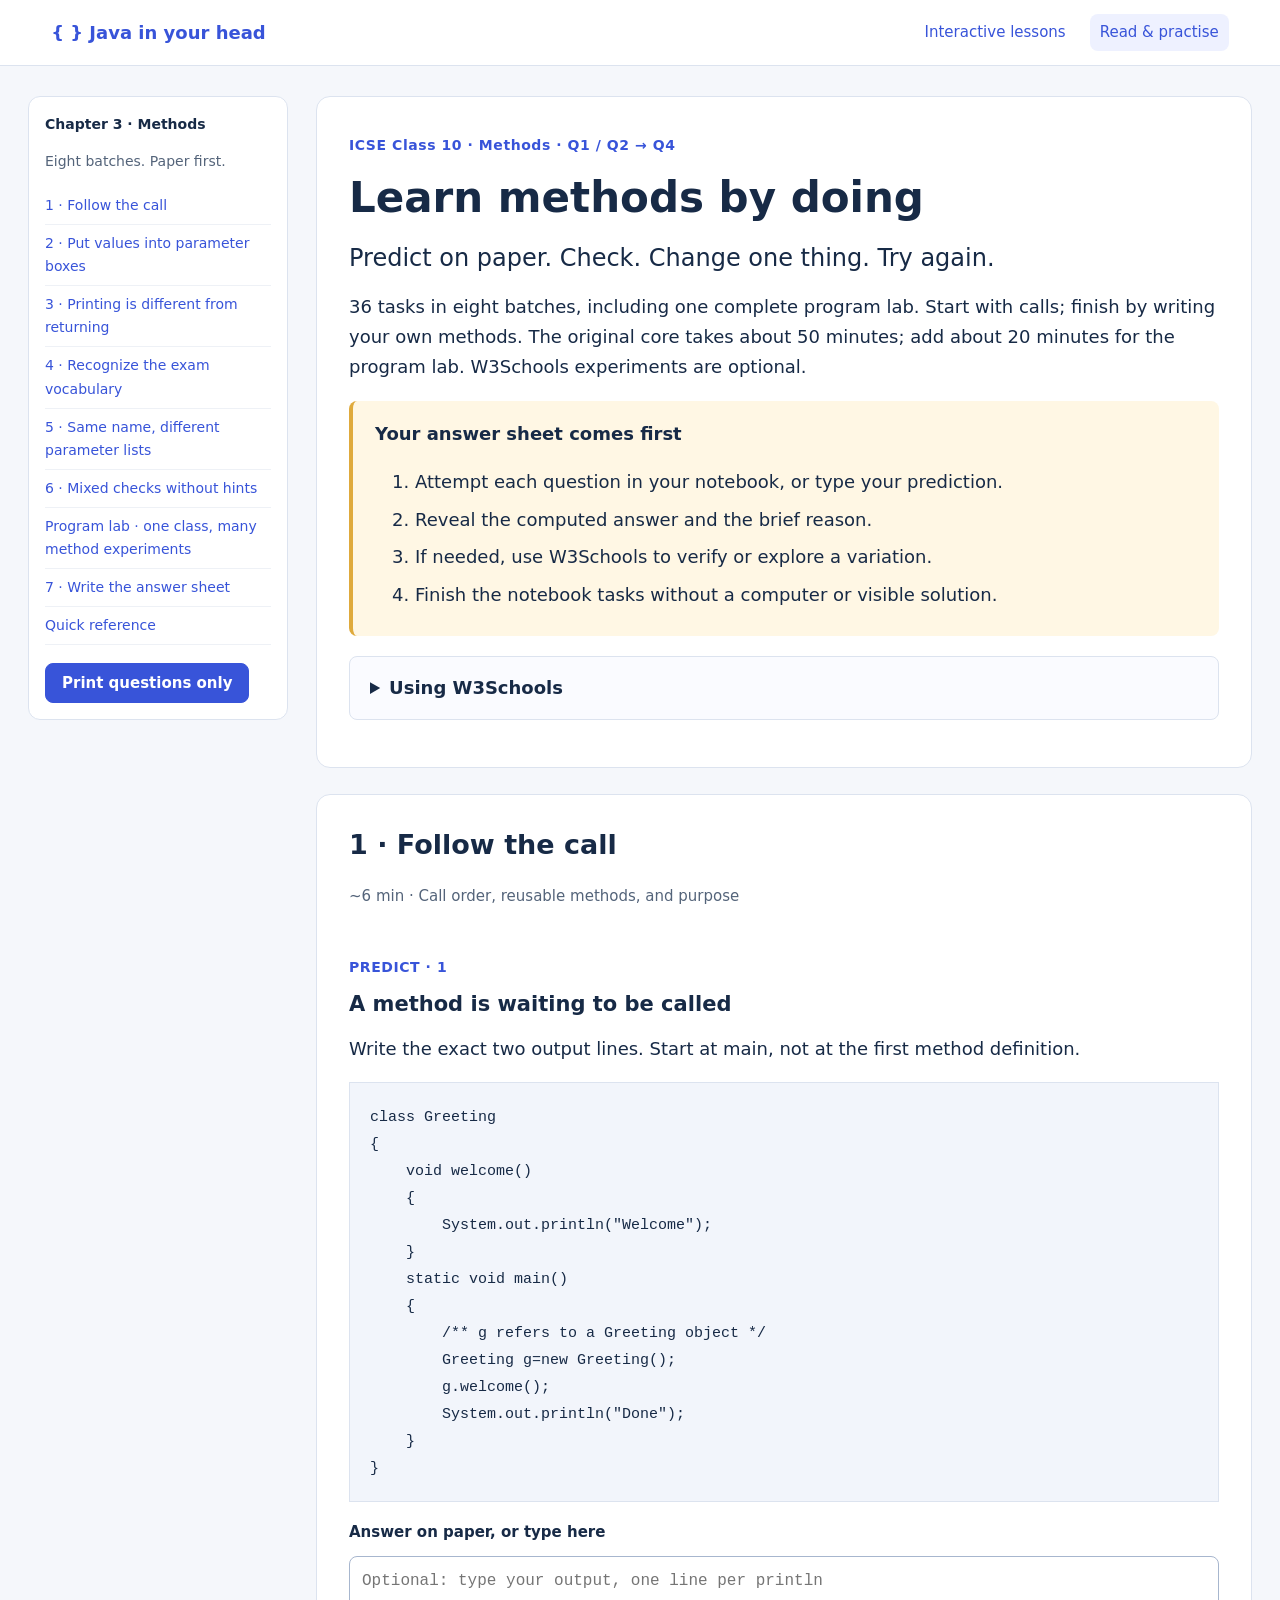
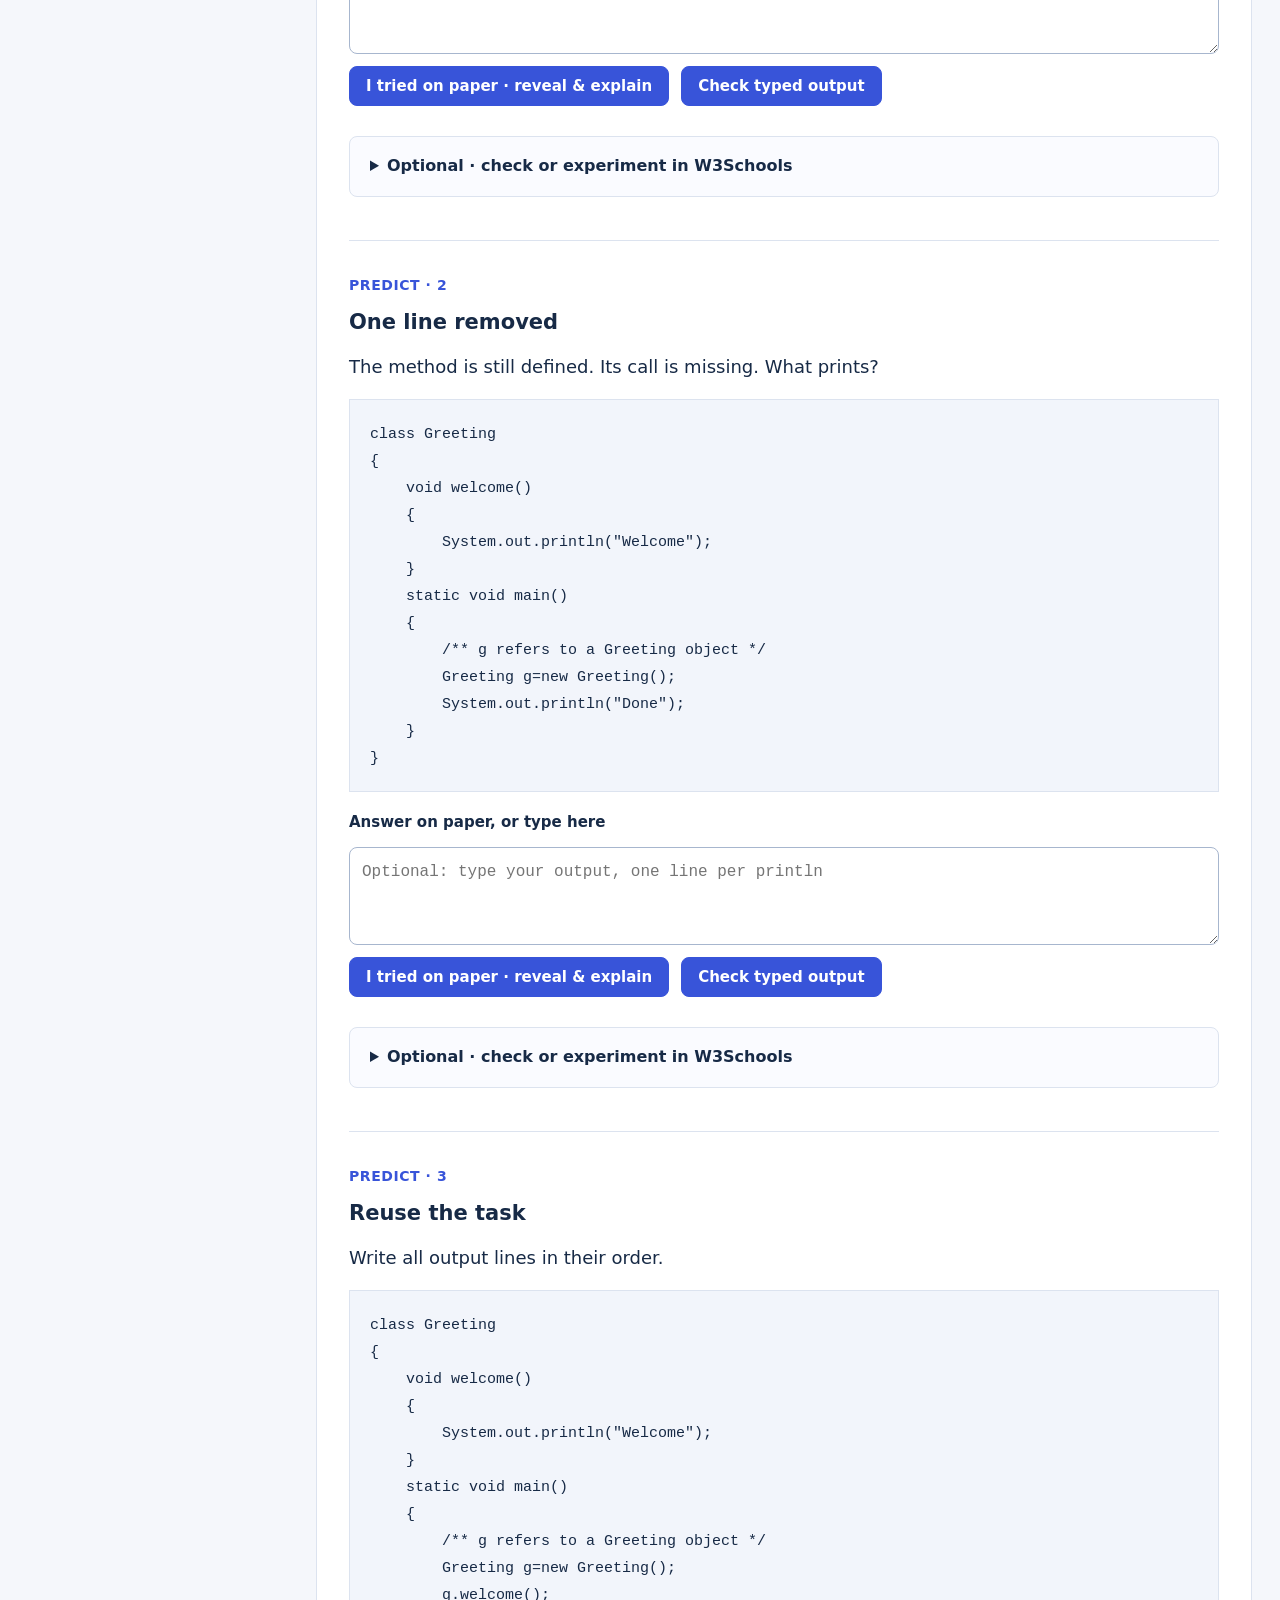
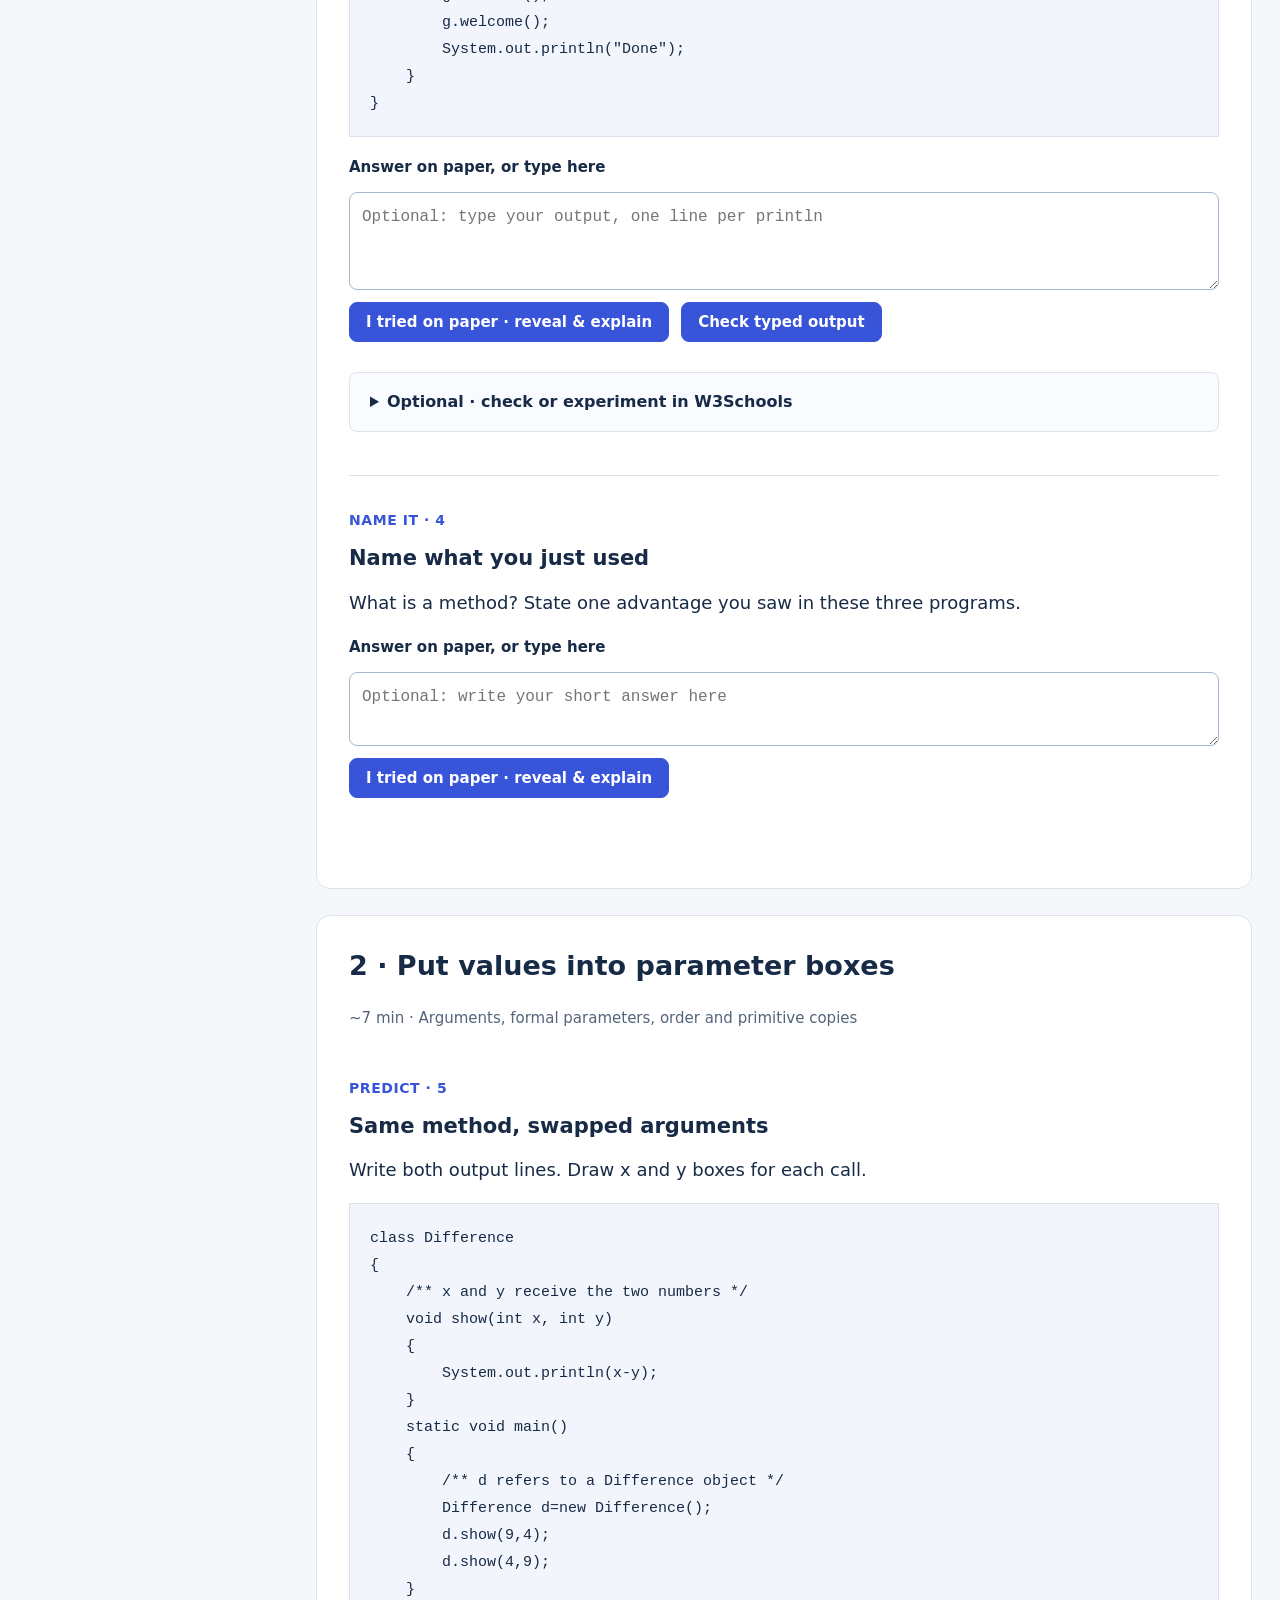
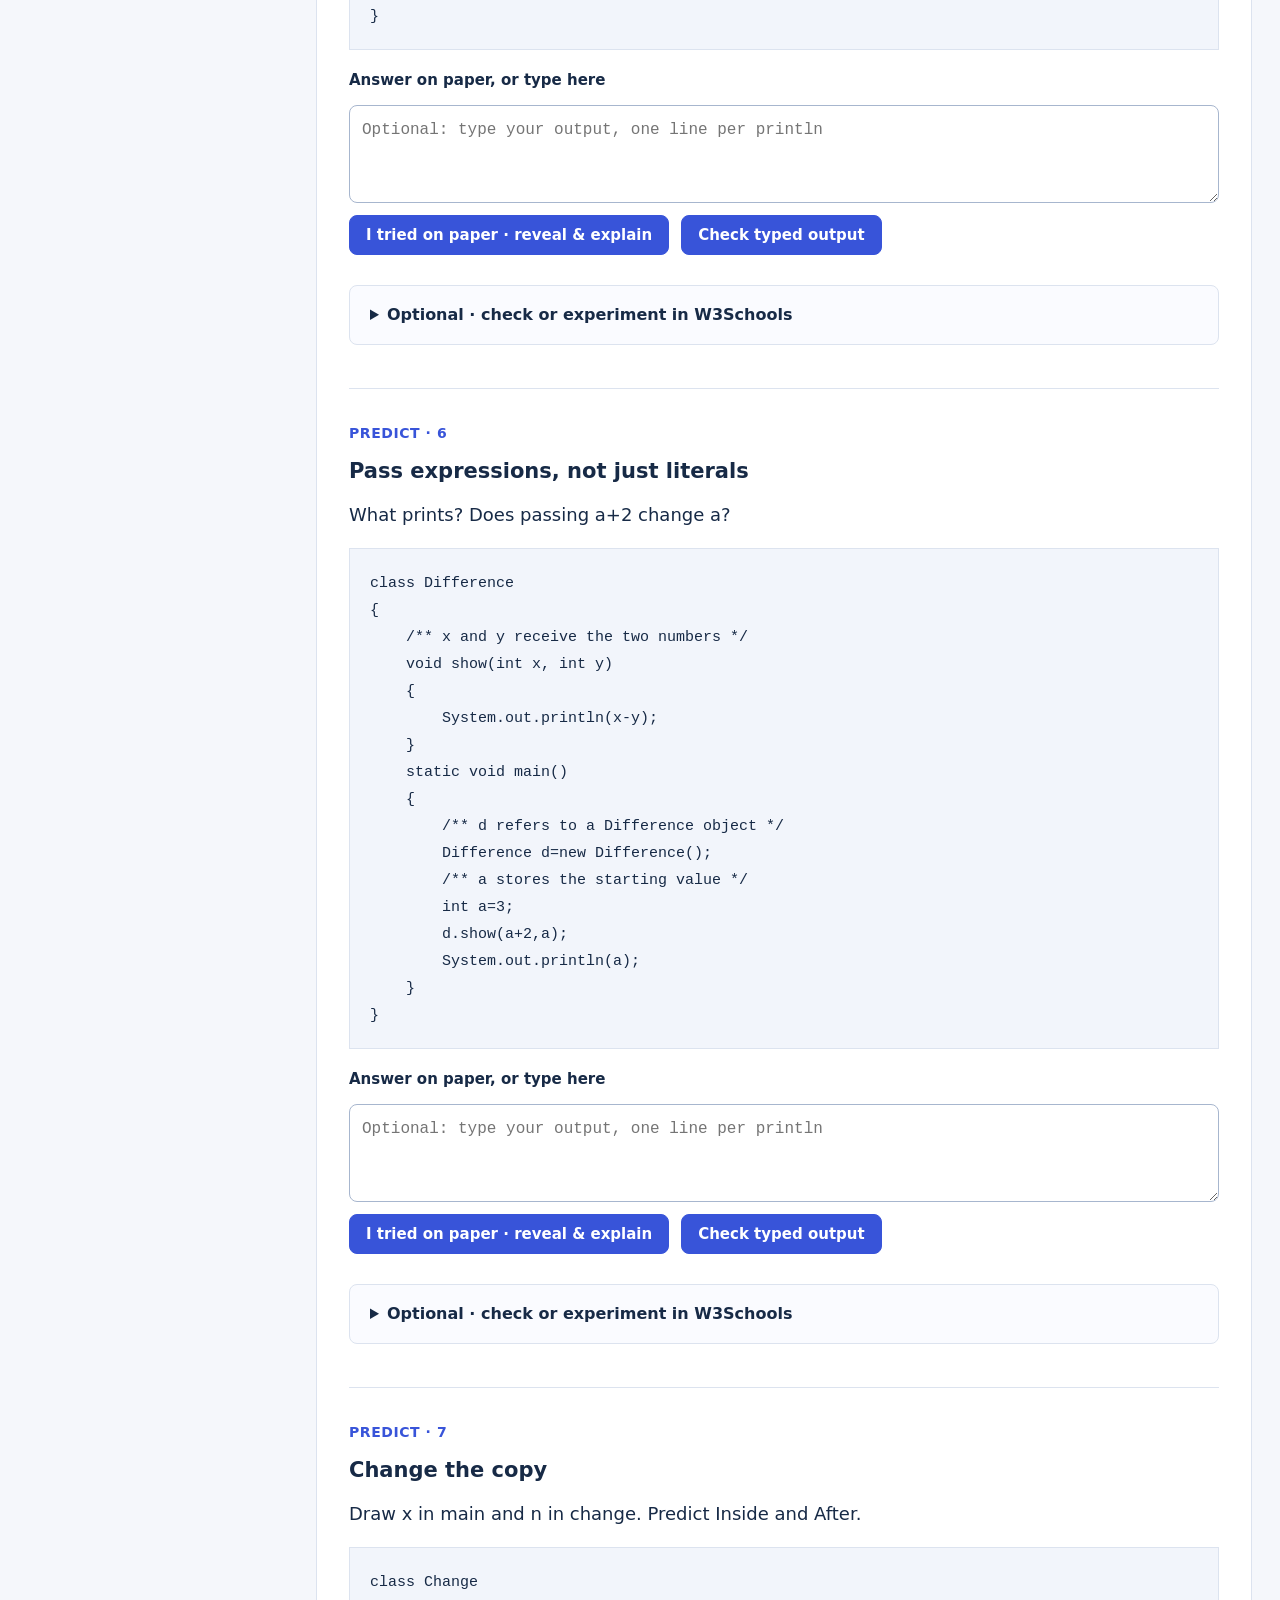
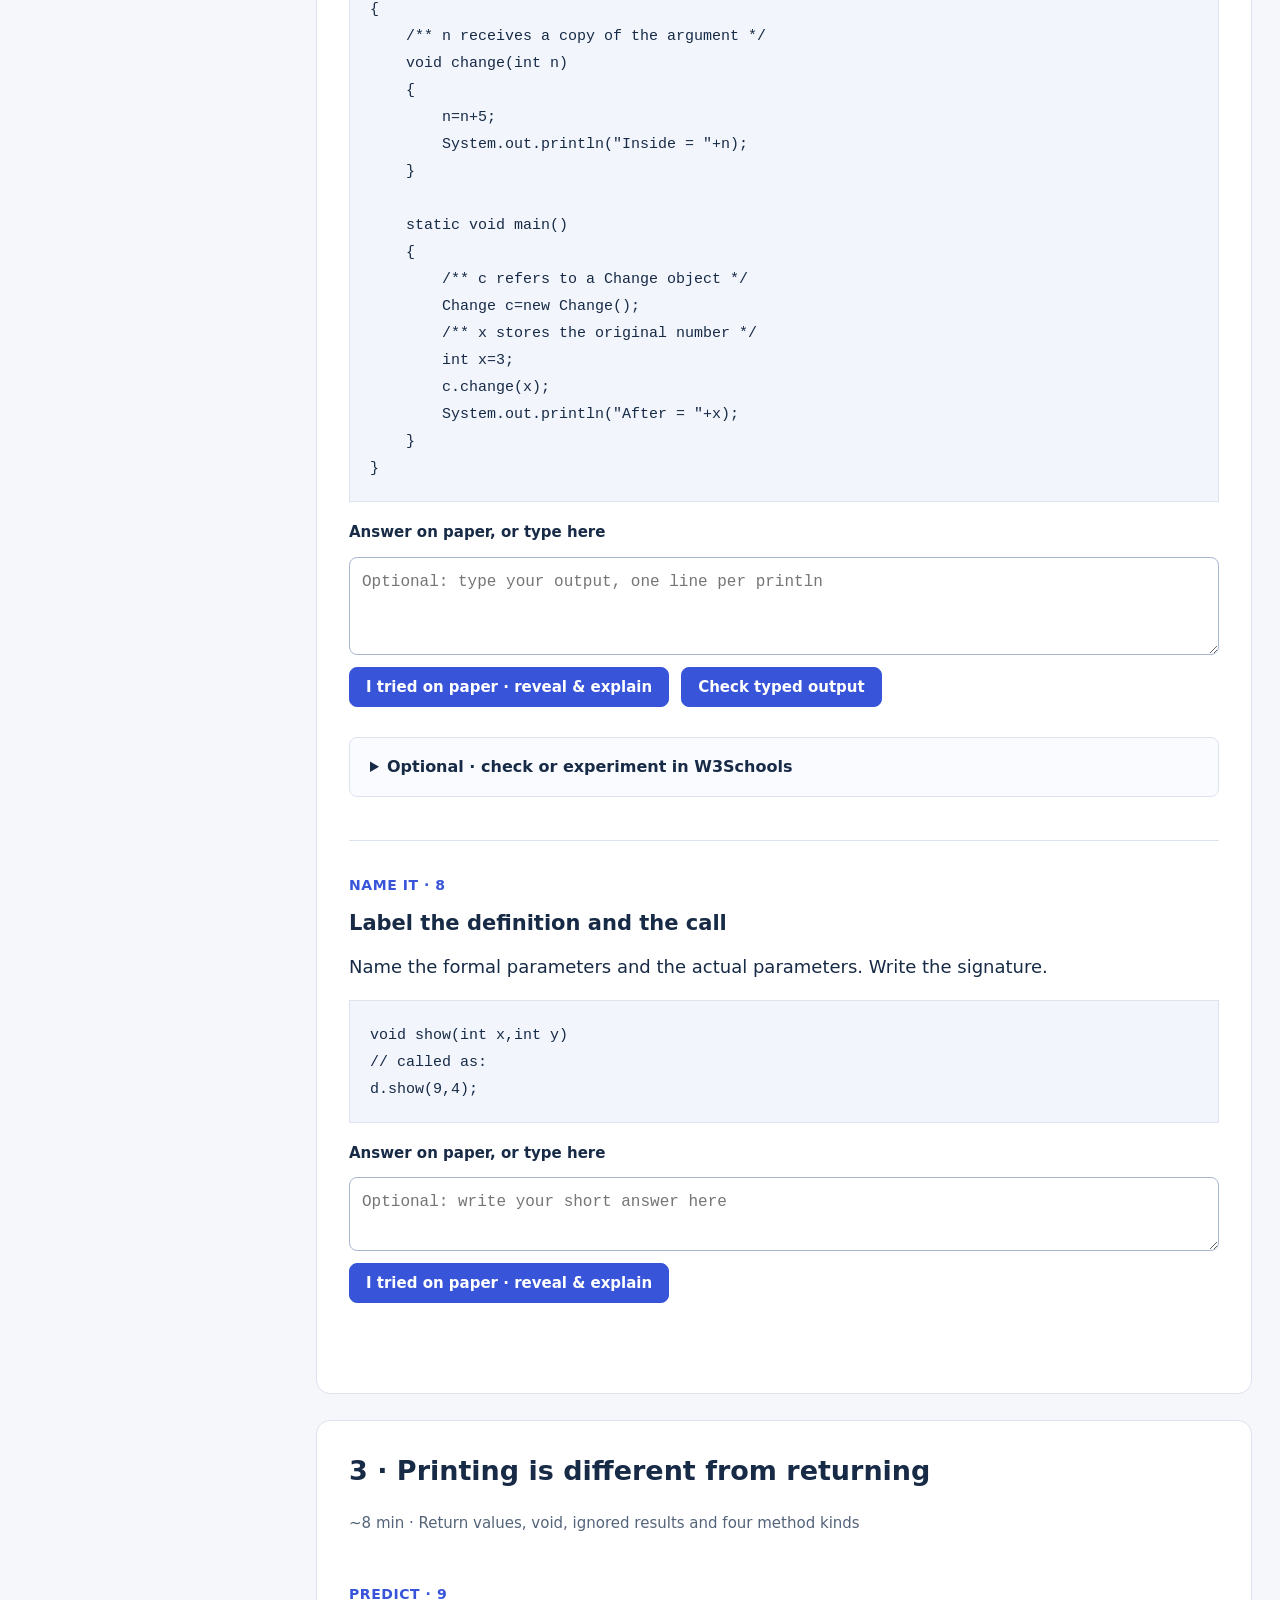
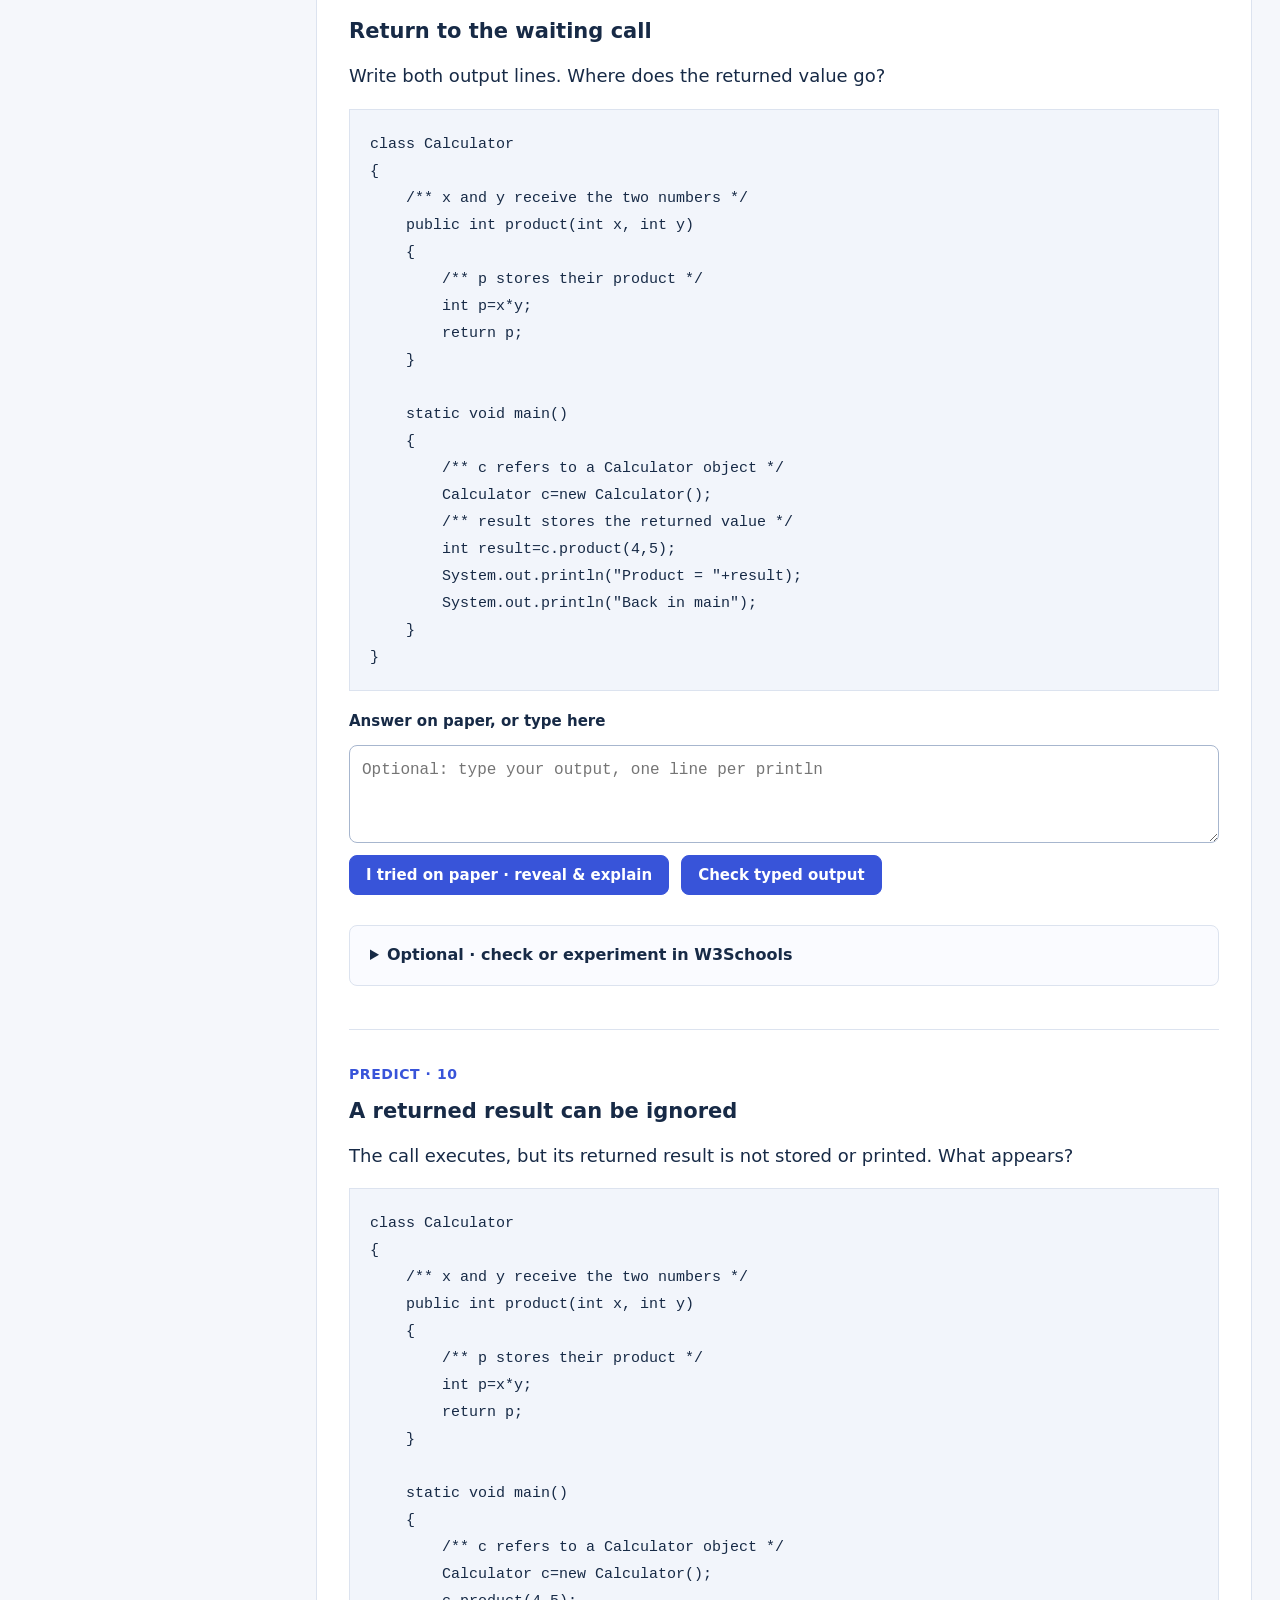
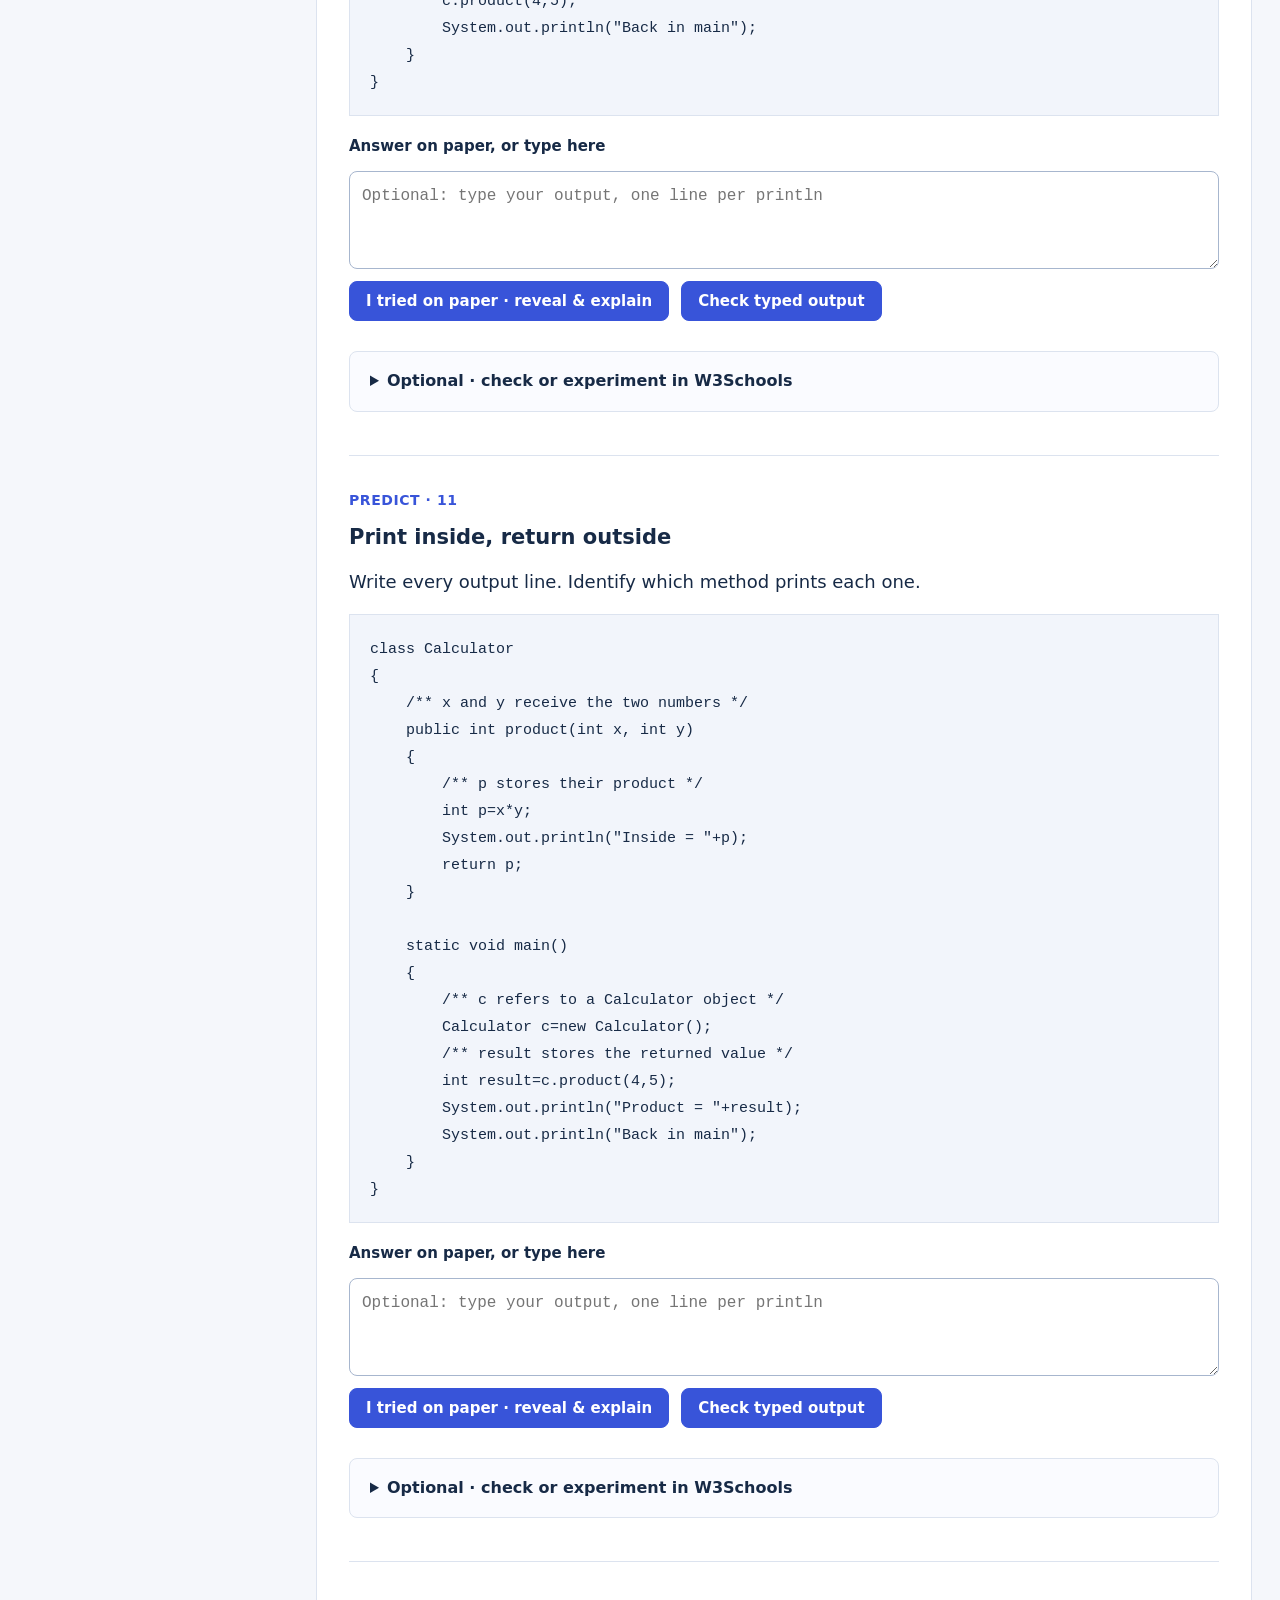
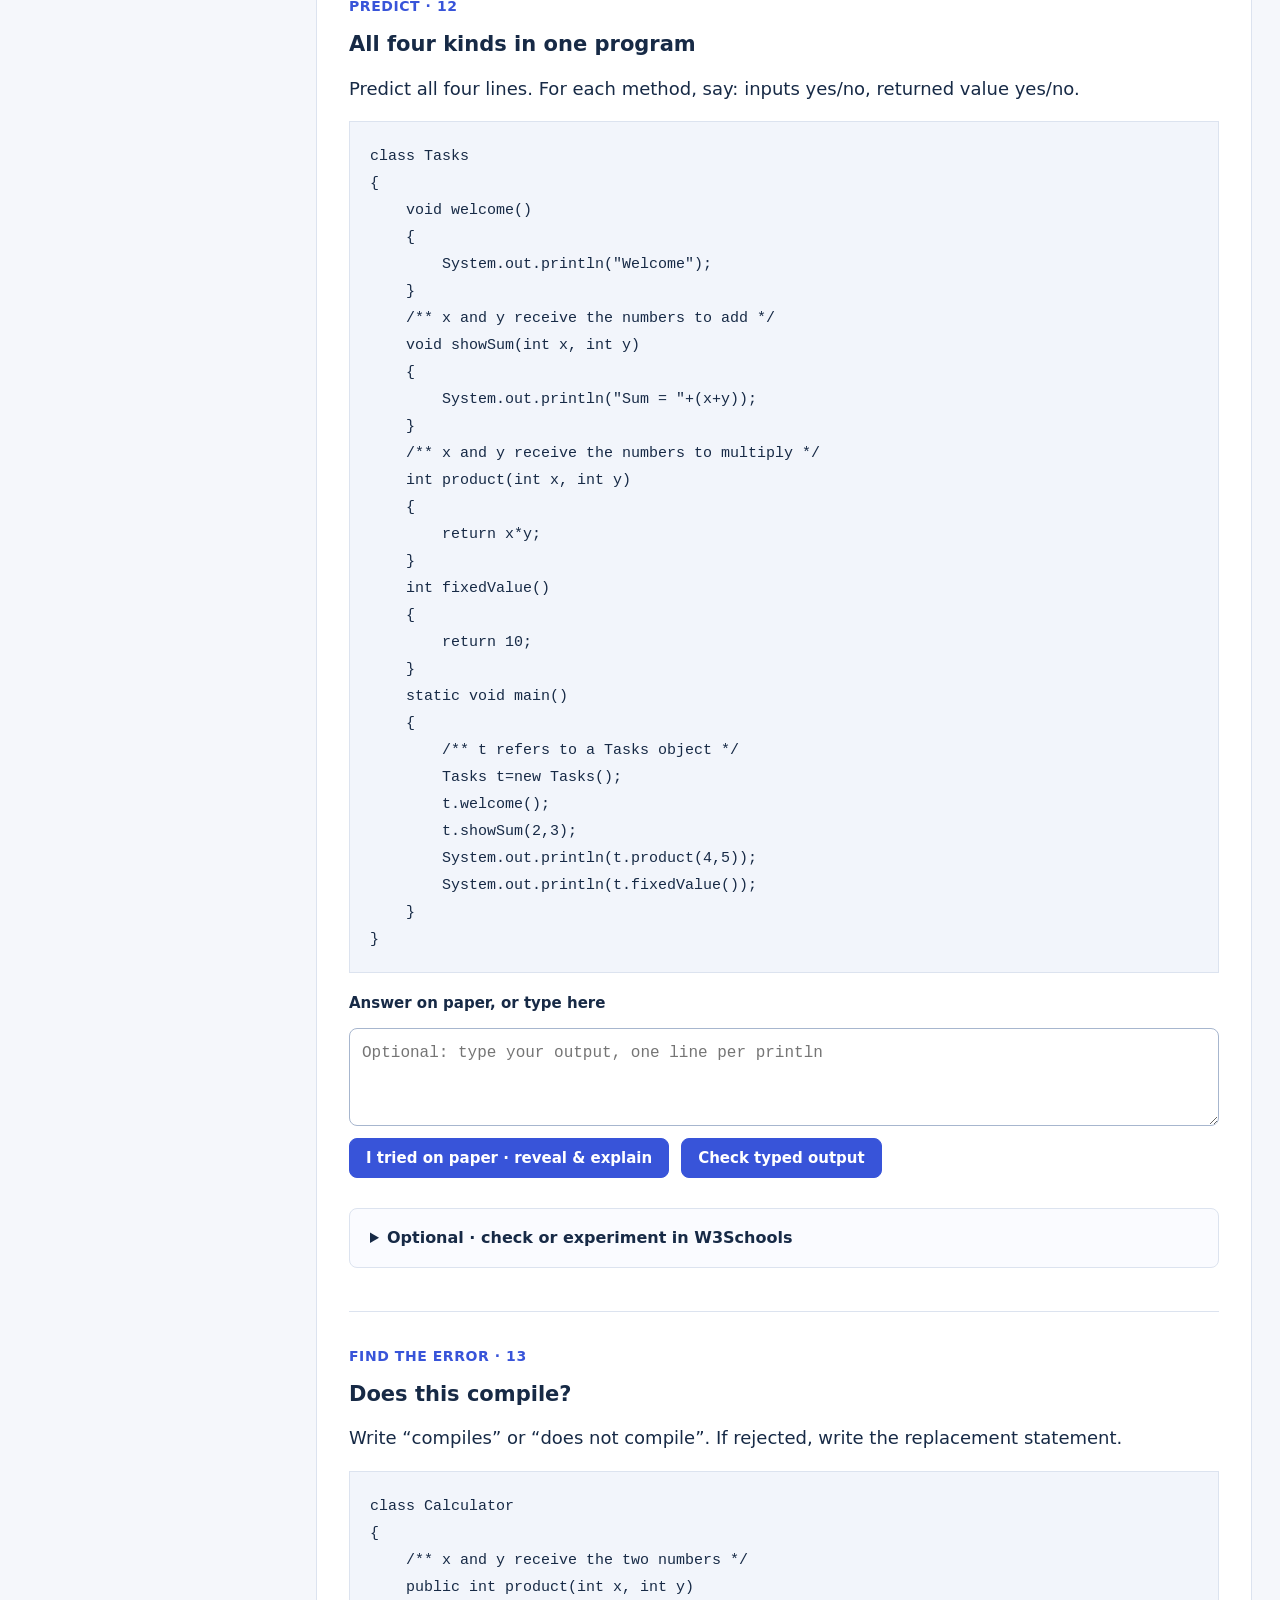
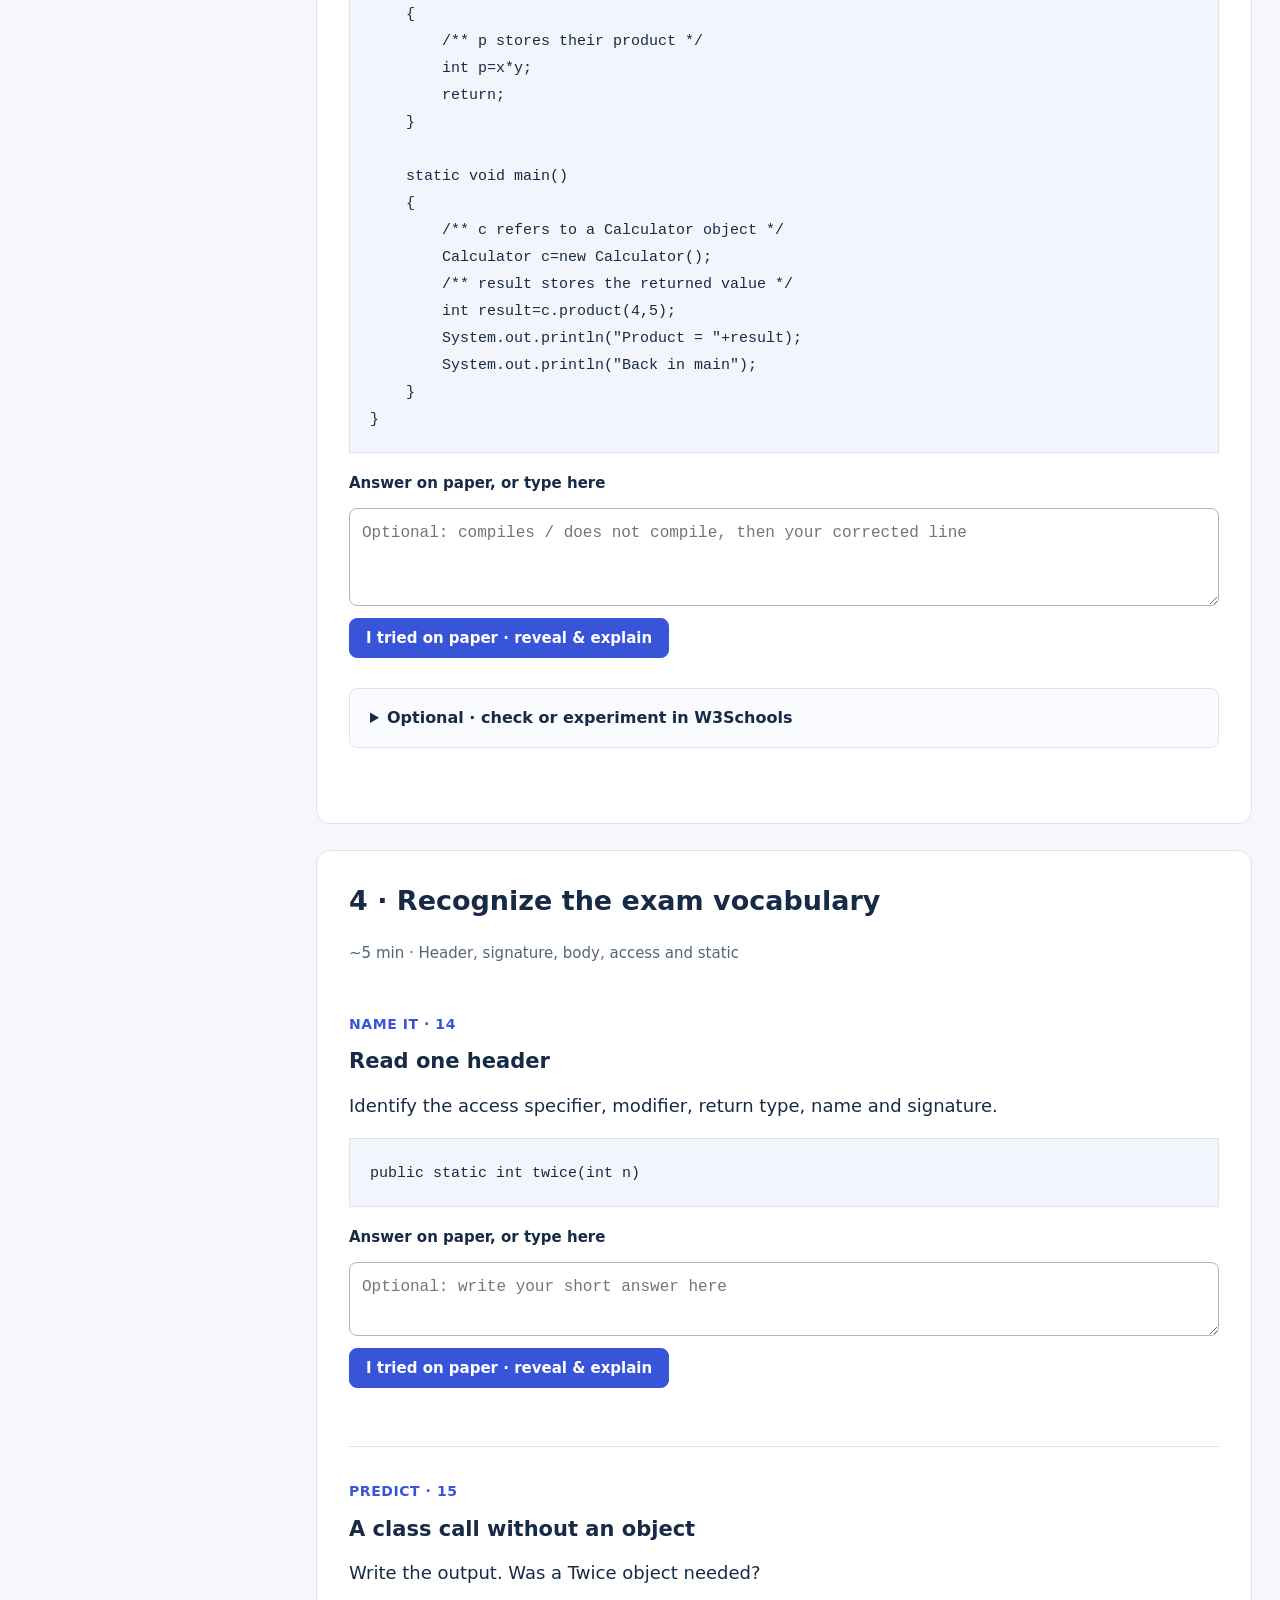
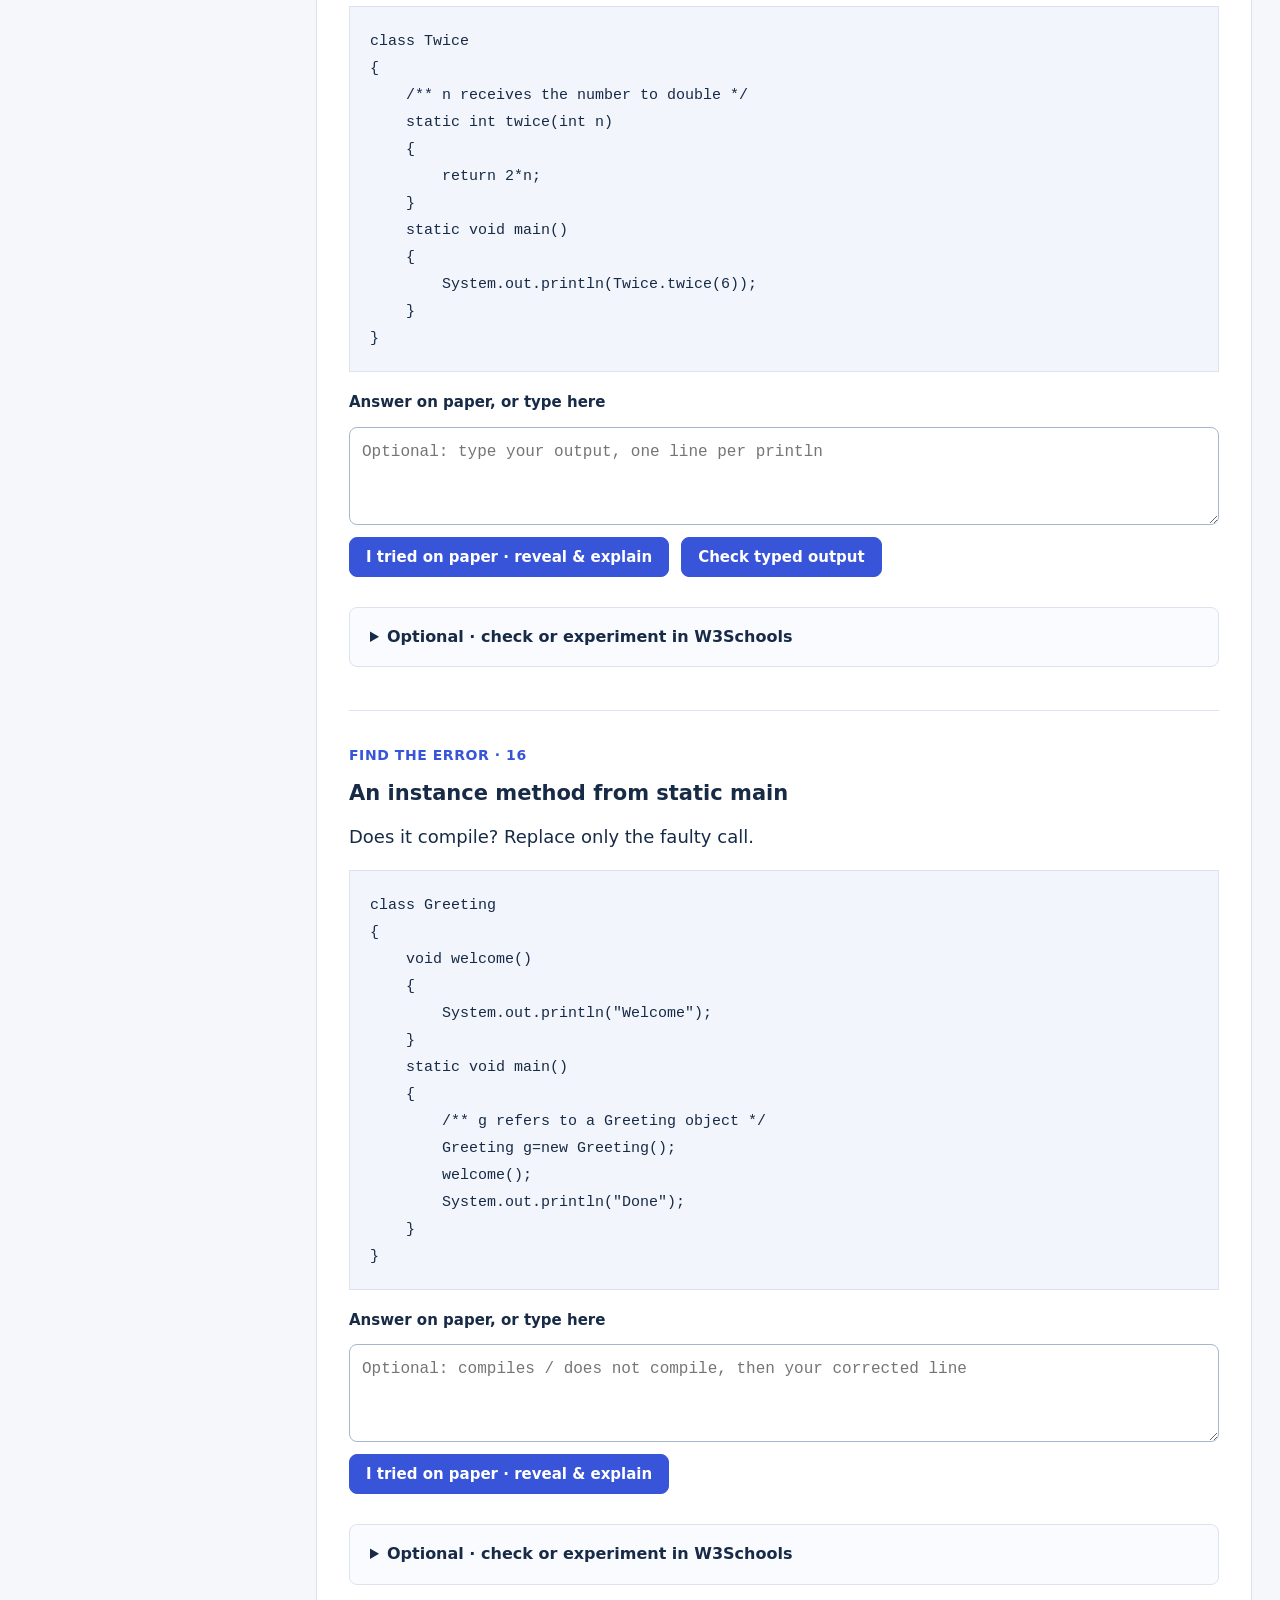
==== commit 30902e7a: "Add complete methods program lab and paper-first experiments" ====
--- a/guides/methods-review.html
+++ b/guides/methods-review.html
@@ -5,12 +5,14 @@
 
 .exercise{padding:28px 0;border-top:1px solid var(--line)}.exercise:first-of-type{border-top:0}.exercise h3{margin:10px 0}.batch-meta{color:var(--muted);font-size:15px}.attempt-controls{margin:18px 0;display:grid;gap:12px}.answer-label{font-size:15px;font-weight:650}.attempt-controls textarea{width:100%;padding:12px;border:1px solid #a7b6ce;border-radius:8px;font:16px/1.5 Consolas,monospace;background:white;color:var(--ink)}.answer-reveal{margin:20px 0;padding:20px;background:#f0f7f2;border-left:4px solid #438558;border-radius:8px}.answer-reveal[hidden]{display:none}.answer-reveal h4{margin:0 0 12px;font-size:17px}.rule{font-weight:650}.variation{padding-top:12px;border-top:1px solid #ccdcd0}.retry{font-size:15px}.feedback{font-size:15px}.checklist{display:grid;gap:12px;margin-top:20px}.checklist label{display:block}.checklist input{width:18px;height:18px;vertical-align:middle}.verify{font-size:16px}.hint{font-size:16px}.reference{margin-top:30px}@media print{.attempt-controls,.answer-reveal,.verify,.hint,.reference,.batch-meta,.hero details{display:none!important}.exercise{break-inside:auto}.exercise h3{break-after:avoid}pre{break-inside:auto}.hero .routine{display:none}.exercise:after{content:"Answer: __________________________________________________________";display:block;margin:18px 0 24px}.exercise textarea{display:none}.layout aside{display:none}}
 
+@media print{.method-map{display:none!important}}
+
 </style>
 
 </head><body>
 <header><a href="../index.html#/">{ } Java in your head</a><nav><a href="../index.html#/">Interactive lessons</a><a class="active" href="methods.html" aria-current="page">Read & practise</a></nav></header>
-<div class="layout"><aside class="contents"><strong>Chapter 3 · Methods</strong><p>Seven batches. Paper first.</p><nav id="contents" aria-label="Chapter contents"></nav><button type="button" id="print">Print questions only</button></aside><main>
-<section class="hero"><span class="eyebrow">ICSE Class 10 · Methods · Q1 / Q2 → Q4</span><h1>Learn methods by doing</h1><p class="lead">Predict on paper. Check. Change one thing. Try again.</p><p>27 short tasks in seven batches. Start with calls; finish by writing your own methods. About 50 minutes for the core path; W3Schools experiments are optional.</p><div class="routine"><strong>Your answer sheet comes first</strong><ol><li>Attempt each question in your notebook, or type your prediction.</li><li>Reveal the computed answer and the brief reason.</li><li>If needed, use W3Schools to verify or explore a variation.</li><li>Finish the two notebook tasks without a computer or visible solution.</li></ol></div><details><summary>Using W3Schools</summary><p>Open the optional check under an exercise, copy the runnable code, replace all code in W3Schools, and Run. The displayed exercise uses school / BlueJ structure; the copied version adds a launcher for the web editor.</p></details></section><div id="sections"></div>
+<div class="layout"><aside class="contents"><strong>Chapter 3 · Methods</strong><p>Eight batches. Paper first.</p><nav id="contents" aria-label="Chapter contents"></nav><button type="button" id="print">Print questions only</button></aside><main>
+<section class="hero"><span class="eyebrow">ICSE Class 10 · Methods · Q1 / Q2 → Q4</span><h1>Learn methods by doing</h1><p class="lead">Predict on paper. Check. Change one thing. Try again.</p><p>36 tasks in eight batches, including one complete program lab. Start with calls; finish by writing your own methods. The original core takes about 50 minutes; add about 20 minutes for the program lab. W3Schools experiments are optional.</p><div class="routine"><strong>Your answer sheet comes first</strong><ol><li>Attempt each question in your notebook, or type your prediction.</li><li>Reveal the computed answer and the brief reason.</li><li>If needed, use W3Schools to verify or explore a variation.</li><li>Finish the notebook tasks without a computer or visible solution.</li></ol></div><details><summary>Using W3Schools</summary><p>Open the optional check under an exercise, copy the runnable code, replace all code in W3Schools, and Run. The displayed exercise uses school / BlueJ structure; the copied version adds a launcher for the web editor.</p></details></section><div id="sections"></div>
 <footer><p>Practise on paper after running. Explain the output and reconstruct the program.</p><a href="#">Back to top ↑</a> · <a href="../index.html#/">Return to interactive lessons</a></footer></main></div><noscript>Enable JavaScript to display the guide and calculate example outputs.</noscript>
 <script>
 /* Shared namespace + content registry. Content files call JP.content.add({...stage}). */
@@ -2749,7 +2751,7 @@
 
 </script>
 <script>
-/* Practice-first Chapter 3: original Java exercises; answers computed by the engine. */
+/* Practice-first Chapter 3; answers computed by the engine. */
 (function () {
 var JP=globalThis.JP=globalThis.JP||{};
 JP.guides=JP.guides||{};
@@ -2968,6 +2970,51 @@
       "id": "paper-area",
       "title": "Notebook solution",
       "code": "class Area\n{\n    /** side stores the side of the square */\n    int area(int side)\n    {\n        return side*side;\n    }\n    /** length and breadth store rectangle dimensions */\n    int area(int length, int breadth)\n    {\n        return length*breadth;\n    }\n    static void main()\n    {\n        /** a refers to an Area object */\n        Area a=new Area();\n        System.out.println(\"Square = \"+a.area(4));\n        System.out.println(\"Rectangle = \"+a.area(5,3));\n    }\n}"
+    },
+    {
+      "id": "lab-full",
+      "title": "The complete program: predict seven lines",
+      "code": "class Order\n{\n    /** price stores the price of one item */\n    private int price;\n    /** quantity stores the object's item count */\n    private int quantity;\n\n    public void welcome()\n    {\n        System.out.println(\"Order ready\");\n    }\n\n    /** p and q receive the price and quantity to store */\n    public void accept(int p, int q)\n    {\n        price=p;\n        quantity=q;\n    }\n\n    public int total()\n    {\n        return price*quantity;\n    }\n\n    /** p and q receive values for a separate calculation */\n    public int total(int p, int q)\n    {\n        return p*q;\n    }\n\n    void display()\n    {\n        System.out.println(\"Stored total = \"+total());\n    }\n\n    /** n receives a copy of the caller's number */\n    public void changeCopy(int n)\n    {\n        n=n+1;\n        System.out.println(\"Inside copy = \"+n);\n    }\n\n    /** n receives the number to double */\n    public static int twice(int n)\n    {\n        return 2*n;\n    }\n\n    static void main()\n    {\n        /** o refers to an Order object */\n        Order o=new Order();\n        o.welcome();\n        o.accept(50,2);\n        System.out.println(\"Returned total = \"+o.total());\n        System.out.println(\"Other total = \"+o.total(30,3));\n        o.display();\n        /** q stores the caller's quantity */\n        int q=2;\n        o.changeCopy(q);\n        System.out.println(\"Caller quantity = \"+q);\n        System.out.println(\"Static result = \"+Order.twice(7));\n    }\n}"
+    },
+    {
+      "id": "lab-void",
+      "title": "Store values without printing",
+      "code": "class Order\n{\n    /** price stores the price of one item */\n    private int price;\n    /** quantity stores the object's item count */\n    private int quantity;\n\n    public void welcome()\n    {\n        System.out.println(\"Order ready\");\n    }\n\n    /** p and q receive the price and quantity to store */\n    public void accept(int p, int q)\n    {\n        price=p;\n        quantity=q;\n    }\n\n    public int total()\n    {\n        return price*quantity;\n    }\n\n    /** p and q receive values for a separate calculation */\n    public int total(int p, int q)\n    {\n        return p*q;\n    }\n\n    void display()\n    {\n        System.out.println(\"Stored total = \"+total());\n    }\n\n    /** n receives a copy of the caller's number */\n    public void changeCopy(int n)\n    {\n        n=n+1;\n        System.out.println(\"Inside copy = \"+n);\n    }\n\n    /** n receives the number to double */\n    public static int twice(int n)\n    {\n        return 2*n;\n    }\n\n    static void main()\n    {\n        /** o refers to an Order object */\n        Order o=new Order();\n        o.accept(50,2);\n        System.out.println(\"Reached main\");\n    }\n}"
+    },
+    {
+      "id": "lab-return",
+      "title": "Calling total alone does not print",
+      "code": "class Order\n{\n    /** price stores the price of one item */\n    private int price;\n    /** quantity stores the object's item count */\n    private int quantity;\n\n    public void welcome()\n    {\n        System.out.println(\"Order ready\");\n    }\n\n    /** p and q receive the price and quantity to store */\n    public void accept(int p, int q)\n    {\n        price=p;\n        quantity=q;\n    }\n\n    public int total()\n    {\n        return price*quantity;\n    }\n\n    /** p and q receive values for a separate calculation */\n    public int total(int p, int q)\n    {\n        return p*q;\n    }\n\n    void display()\n    {\n        System.out.println(\"Stored total = \"+total());\n    }\n\n    /** n receives a copy of the caller's number */\n    public void changeCopy(int n)\n    {\n        n=n+1;\n        System.out.println(\"Inside copy = \"+n);\n    }\n\n    /** n receives the number to double */\n    public static int twice(int n)\n    {\n        return 2*n;\n    }\n\n    static void main()\n    {\n        /** o refers to an Order object */\n        Order o=new Order();\n        o.accept(50,2);\n        o.total();\n        System.out.println(\"Returned to main\");\n    }\n}"
+    },
+    {
+      "id": "lab-args",
+      "title": "Arguments versus stored fields",
+      "code": "class Order\n{\n    /** price stores the price of one item */\n    private int price;\n    /** quantity stores the object's item count */\n    private int quantity;\n\n    public void welcome()\n    {\n        System.out.println(\"Order ready\");\n    }\n\n    /** p and q receive the price and quantity to store */\n    public void accept(int p, int q)\n    {\n        price=p;\n        quantity=q;\n    }\n\n    public int total()\n    {\n        return price*quantity;\n    }\n\n    /** p and q receive values for a separate calculation */\n    public int total(int p, int q)\n    {\n        return p*q;\n    }\n\n    void display()\n    {\n        System.out.println(\"Stored total = \"+total());\n    }\n\n    /** n receives a copy of the caller's number */\n    public void changeCopy(int n)\n    {\n        n=n+1;\n        System.out.println(\"Inside copy = \"+n);\n    }\n\n    /** n receives the number to double */\n    public static int twice(int n)\n    {\n        return 2*n;\n    }\n\n    static void main()\n    {\n        /** o refers to an Order object */\n        Order o=new Order();\n        o.accept(50,2);\n        System.out.println(\"Arguments = \"+o.total(10,4));\n        o.display();\n    }\n}"
+    },
+    {
+      "id": "lab-copy",
+      "title": "The caller and parameter are separate",
+      "code": "class Order\n{\n    /** price stores the price of one item */\n    private int price;\n    /** quantity stores the object's item count */\n    private int quantity;\n\n    public void welcome()\n    {\n        System.out.println(\"Order ready\");\n    }\n\n    /** p and q receive the price and quantity to store */\n    public void accept(int p, int q)\n    {\n        price=p;\n        quantity=q;\n    }\n\n    public int total()\n    {\n        return price*quantity;\n    }\n\n    /** p and q receive values for a separate calculation */\n    public int total(int p, int q)\n    {\n        return p*q;\n    }\n\n    void display()\n    {\n        System.out.println(\"Stored total = \"+total());\n    }\n\n    /** n receives a copy of the caller's number */\n    public void changeCopy(int n)\n    {\n        n=n+1;\n        System.out.println(\"Inside copy = \"+n);\n    }\n\n    /** n receives the number to double */\n    public static int twice(int n)\n    {\n        return 2*n;\n    }\n\n    static void main()\n    {\n        /** o refers to an Order object */\n        Order o=new Order();\n        /** q stores the caller's quantity */\n        int q=2;\n        o.changeCopy(q);\n        System.out.println(\"Caller = \"+q);\n    }\n}"
+    },
+    {
+      "id": "lab-state",
+      "title": "A different method really changes the fields",
+      "code": "class Order\n{\n    /** price stores the price of one item */\n    private int price;\n    /** quantity stores the object's item count */\n    private int quantity;\n\n    public void welcome()\n    {\n        System.out.println(\"Order ready\");\n    }\n\n    /** p and q receive the price and quantity to store */\n    public void accept(int p, int q)\n    {\n        price=p;\n        quantity=q;\n    }\n\n    public int total()\n    {\n        return price*quantity;\n    }\n\n    /** p and q receive values for a separate calculation */\n    public int total(int p, int q)\n    {\n        return p*q;\n    }\n\n    void display()\n    {\n        System.out.println(\"Stored total = \"+total());\n    }\n\n    /** n receives a copy of the caller's number */\n    public void changeCopy(int n)\n    {\n        n=n+1;\n        System.out.println(\"Inside copy = \"+n);\n    }\n\n    /** n receives the number to double */\n    public static int twice(int n)\n    {\n        return 2*n;\n    }\n\n    static void main()\n    {\n        /** o refers to an Order object */\n        Order o=new Order();\n        o.accept(50,2);\n        o.display();\n        o.accept(50,3);\n        o.display();\n    }\n}"
+    },
+    {
+      "id": "lab-static",
+      "title": "Use the class name, with no object",
+      "code": "class Order\n{\n    /** price stores the price of one item */\n    private int price;\n    /** quantity stores the object's item count */\n    private int quantity;\n\n    public void welcome()\n    {\n        System.out.println(\"Order ready\");\n    }\n\n    /** p and q receive the price and quantity to store */\n    public void accept(int p, int q)\n    {\n        price=p;\n        quantity=q;\n    }\n\n    public int total()\n    {\n        return price*quantity;\n    }\n\n    /** p and q receive values for a separate calculation */\n    public int total(int p, int q)\n    {\n        return p*q;\n    }\n\n    void display()\n    {\n        System.out.println(\"Stored total = \"+total());\n    }\n\n    /** n receives a copy of the caller's number */\n    public void changeCopy(int n)\n    {\n        n=n+1;\n        System.out.println(\"Inside copy = \"+n);\n    }\n\n    /** n receives the number to double */\n    public static int twice(int n)\n    {\n        return 2*n;\n    }\n\n    static void main()\n    {\n        System.out.println(Order.twice(7));\n        System.out.println(Order.twice(10));\n    }\n}"
+    },
+    {
+      "id": "lab-nested",
+      "title": "A return value becomes another argument",
+      "code": "class Order\n{\n    /** price stores the price of one item */\n    private int price;\n    /** quantity stores the object's item count */\n    private int quantity;\n\n    public void welcome()\n    {\n        System.out.println(\"Order ready\");\n    }\n\n    /** p and q receive the price and quantity to store */\n    public void accept(int p, int q)\n    {\n        price=p;\n        quantity=q;\n    }\n\n    public int total()\n    {\n        return price*quantity;\n    }\n\n    /** p and q receive values for a separate calculation */\n    public int total(int p, int q)\n    {\n        return p*q;\n    }\n\n    void display()\n    {\n        System.out.println(\"Stored total = \"+total());\n    }\n\n    /** n receives a copy of the caller's number */\n    public void changeCopy(int n)\n    {\n        n=n+1;\n        System.out.println(\"Inside copy = \"+n);\n    }\n\n    /** n receives the number to double */\n    public static int twice(int n)\n    {\n        return 2*n;\n    }\n\n    static void main()\n    {\n        /** o refers to an Order object */\n        Order o=new Order();\n        o.accept(50,2);\n        System.out.println(o.total(Order.twice(5),3));\n    }\n}"
+    },
+    {
+      "id": "lab-paper",
+      "title": "Order notebook reconstruction",
+      "code": "class Order\n{\n    /** price stores the price of one item */\n    private int price;\n    /** quantity stores the object's item count */\n    private int quantity;\n\n    public void welcome()\n    {\n        System.out.println(\"Order ready\");\n    }\n\n    /** p and q receive the price and quantity to store */\n    public void accept(int p, int q)\n    {\n        price=p;\n        quantity=q;\n    }\n\n    public int total()\n    {\n        return price*quantity;\n    }\n\n    /** p and q receive values for a separate calculation */\n    public int total(int p, int q)\n    {\n        return p*q;\n    }\n\n    void display()\n    {\n        System.out.println(\"Stored total = \"+total());\n    }\n\n    /** n receives a copy of the caller's number */\n    public void changeCopy(int n)\n    {\n        n=n+1;\n        System.out.println(\"Inside copy = \"+n);\n    }\n\n    /** n receives the number to double */\n    public static int twice(int n)\n    {\n        return 2*n;\n    }\n\n    static void main()\n    {\n        /** o refers to an Order object */\n        Order o=new Order();\n        o.accept(25,4);\n        o.display();\n        System.out.println(\"Separate = \"+o.total(10,3));\n        System.out.println(\"Twice = \"+Order.twice(6));\n    }\n}"
     }
   ],
   "batches": [
@@ -3268,6 +3315,163 @@
       ]
     },
     {
+      "id": "program-lab",
+      "title": "Program lab · one class, many method experiments",
+      "minutes": 20,
+      "focus": "Use one Order class to connect every method idea",
+      "intro": "Keep the same Order class. For each short experiment below, only main changes. Predict first; the W3Schools copy includes the complete class for that experiment.",
+      "tasks": [
+        {
+          "id": "lab-full",
+          "title": "The complete program: predict seven lines",
+          "kind": "output",
+          "example": "lab-full",
+          "q": "Start in main. Write every output line before opening the answer. Mark which calls return values and which print.",
+          "why": "welcome prints. accept stores 50 and 2 without printing. total() returns their product; total(30,3) returns a separate product without changing the fields. display prints the stored total. changeCopy changes only n. twice returns a value through the class call.",
+          "rule": "Call → receive inputs → execute → return or print → continue.",
+          "change": "Change accept(50,2) to accept(50,4). Identify exactly which output lines change."
+        },
+        {
+          "id": "lab-void",
+          "title": "Store values without printing",
+          "kind": "output",
+          "example": "lab-void",
+          "q": "What prints? Does accept returning void mean it did nothing?",
+          "why": "accept changes the fields but has no println and returns no value. main still prints its continuation message.",
+          "rule": "void means no returned value, not no work.",
+          "change": "",
+          "displayCode": "static void main()\n{\n    /** o refers to an Order object */\n    Order o=new Order();\n    o.accept(50,2);\n    System.out.println(\"Reached main\");\n}",
+          "snippetLabel": "Focus snippet · replacement main only; copy includes the full Order class"
+        },
+        {
+          "id": "lab-return",
+          "title": "Calling total alone does not print",
+          "kind": "output",
+          "example": "lab-return",
+          "q": "Predict the output. Now suppose o.total() were inside println—what would change?",
+          "why": "total computes and returns a value, but this call discards it. Only main prints.",
+          "rule": "A returned value is not automatically output.",
+          "change": "Replace o.total(); with System.out.println(o.total());. Predict the added line.",
+          "displayCode": "static void main()\n{\n    /** o refers to an Order object */\n    Order o=new Order();\n    o.accept(50,2);\n    o.total();\n    System.out.println(\"Returned to main\");\n}",
+          "snippetLabel": "Focus snippet · replacement main only; copy includes the full Order class"
+        },
+        {
+          "id": "lab-args",
+          "title": "Arguments versus stored fields",
+          "kind": "output",
+          "example": "lab-args",
+          "q": "Write both lines. Did total(10,4) replace the object’s price and quantity?",
+          "why": "The overloaded method calculates from its formal parameters p and q. It does not assign the object’s fields. display still uses values stored by accept.",
+          "rule": "Parameters are method inputs; fields are the object’s stored state.",
+          "change": "",
+          "displayCode": "static void main()\n{\n    /** o refers to an Order object */\n    Order o=new Order();\n    o.accept(50,2);\n    System.out.println(\"Arguments = \"+o.total(10,4));\n    o.display();\n}",
+          "snippetLabel": "Focus snippet · replacement main only; copy includes the full Order class"
+        },
+        {
+          "id": "lab-copy",
+          "title": "The caller and parameter are separate",
+          "kind": "output",
+          "example": "lab-copy",
+          "q": "Draw q in main and n inside changeCopy. Predict both lines.",
+          "why": "n receives a copy of q. Increasing n does not assign anything to q.",
+          "rule": "Primitive values are copied into formal parameters.",
+          "change": "Change q to 5 and predict again.",
+          "displayCode": "static void main()\n{\n    /** o refers to an Order object */\n    Order o=new Order();\n    /** q stores the caller's quantity */\n    int q=2;\n    o.changeCopy(q);\n    System.out.println(\"Caller = \"+q);\n}",
+          "snippetLabel": "Focus snippet · replacement main only; copy includes the full Order class"
+        },
+        {
+          "id": "lab-state",
+          "title": "A different method really changes the fields",
+          "kind": "output",
+          "example": "lab-state",
+          "q": "Compare this with changeCopy. Why can the second display now differ?",
+          "why": "accept assigns price and quantity on the object. The next display reads those new stored values.",
+          "rule": "An instance method may change object fields; this differs from changing a local primitive parameter.",
+          "change": "",
+          "displayCode": "static void main()\n{\n    /** o refers to an Order object */\n    Order o=new Order();\n    o.accept(50,2);\n    o.display();\n    o.accept(50,3);\n    o.display();\n}",
+          "snippetLabel": "Focus snippet · replacement main only; copy includes the full Order class"
+        },
+        {
+          "id": "lab-static",
+          "title": "Use the class name, with no object",
+          "kind": "output",
+          "example": "lab-static",
+          "q": "Write both lines. Find the object creation statement—or explain why there is none.",
+          "why": "twice is static. It receives an int and returns an int without needing an Order object.",
+          "rule": "static describes how to call; int describes the returned value.",
+          "change": "",
+          "displayCode": "static void main()\n{\n    System.out.println(Order.twice(7));\n    System.out.println(Order.twice(10));\n}",
+          "snippetLabel": "Focus snippet · replacement main only; copy includes the full Order class"
+        },
+        {
+          "id": "lab-nested",
+          "title": "A return value becomes another argument",
+          "kind": "output",
+          "example": "lab-nested",
+          "q": "Follow the inner call first. Write the values passed to total, then the printed result.",
+          "why": "twice(5) completes first. Its returned value becomes the first argument of total(int,int). That overload returns the product for println.",
+          "rule": "Finish an inner call to get the argument value before tracing the outer call.",
+          "change": "",
+          "displayCode": "static void main()\n{\n    /** o refers to an Order object */\n    Order o=new Order();\n    o.accept(50,2);\n    System.out.println(o.total(Order.twice(5),3));\n}",
+          "snippetLabel": "Focus snippet · replacement main only; copy includes the full Order class"
+        },
+        {
+          "id": "lab-paper",
+          "title": "Notebook: rebuild the useful methods",
+          "kind": "paper",
+          "example": "lab-paper",
+          "q": "Close the complete program. Write class Order with private int price and quantity; accept(int p,int q) stores them; int total() returns their product; int total(int p,int q) returns the argument product; void display() prints Stored total = and the field-based result; static int twice(int n) returns twice n. Write static main that creates o, accepts 25 and 4, displays, prints Separate = and total(10,3), then Twice = and twice(6). Extra welcome/changeCopy methods in the comparison solution are optional. Predict the three lines.",
+          "hint": "Write fields first, then five separate methods. total is overloaded by parameter count. main calls through o, except the static class call.",
+          "checklist": [
+            "Fields and parameters have /** */ descriptions",
+            "All four parameter/return combinations understood",
+            "total() and total(int,int) have different signatures",
+            "accept changes fields; parameter-based total does not",
+            "display prints while total returns",
+            "Static call uses Order.twice",
+            "Full main and three outputs written without copying"
+          ]
+        }
+      ],
+      "methodMap": [
+        [
+          "welcome()",
+          "No parameters · void",
+          "Prints a message"
+        ],
+        [
+          "accept(int,int)",
+          "Parameters · void",
+          "Stores values in the object"
+        ],
+        [
+          "total()",
+          "No parameters · int",
+          "Returns a calculation using fields"
+        ],
+        [
+          "total(int,int)",
+          "Parameters · int",
+          "Returns a calculation using arguments"
+        ],
+        [
+          "display()",
+          "Instance method",
+          "Prints the result of another method call"
+        ],
+        [
+          "changeCopy(int)",
+          "Primitive parameter copy",
+          "Changes its local copy, not the caller"
+        ],
+        [
+          "Order.twice(int)",
+          "Static method · int",
+          "Called through the class name"
+        ]
+      ]
+    },
+    {
       "id": "paper",
       "title": "7 · Write the answer sheet",
       "minutes": 12,
@@ -3334,11 +3538,13 @@
   data.batches.forEach(function(batch){
     var link=node('a',batch.title);link.href='#'+batch.id;contents.appendChild(link);
     var section=node('section');section.id=batch.id;section.className='batch';section.appendChild(node('h2',batch.title));var meta=node('p','~'+batch.minutes+' min · '+batch.focus);meta.className='batch-meta';section.appendChild(meta);
+    if(batch.intro)section.appendChild(node('p',batch.intro));
+    if(batch.methodMap){var map=node('details');map.className='method-map';map.appendChild(node('summary','Name the methods after trying them · quick map'));var table=node('table');var body=node('tbody');batch.methodMap.forEach(function(row){var tr=node('tr');row.forEach(function(cell){tr.appendChild(node('td',cell));});body.appendChild(tr);});table.appendChild(body);map.appendChild(table);section.appendChild(map);}
     batch.tasks.forEach(function(t){
       number++;var item=node('article');item.id='exercise-'+t.id;item.className='exercise';item.setAttribute('data-task',t.id);item.setAttribute('data-kind',t.kind);
       var badge=node('span',(t.kind==='paper'?'WRITE':t.kind==='recall'?'NAME IT':t.kind==='diagnose'?'FIND THE ERROR':'PREDICT')+' · '+number);badge.className='eyebrow';item.appendChild(badge);item.appendChild(node('h3',t.title));item.appendChild(node('p',t.q));
       var ex=t.example?lookup(t.example):null,result=ex?JP.engine.run(ex.code):null;
-      if(ex && t.kind!=='paper')item.appendChild(codeBlock(ex.code));if(t.fragment)item.appendChild(codeBlock(t.fragment));
+      if(ex && t.kind!=='paper'){if(t.snippetLabel)item.appendChild(node('p',t.snippetLabel)).className='version';item.appendChild(codeBlock(t.displayCode||ex.code));}if(t.fragment)item.appendChild(codeBlock(t.fragment));
       var solution=node('div');solution.className='answer-reveal';solution.hidden=true;
       if(t.kind==='paper'){
         var hint=node('details');hint.className='hint';hint.appendChild(node('summary','Need a starting hint?'));hint.appendChild(node('p',t.hint));item.appendChild(hint);
